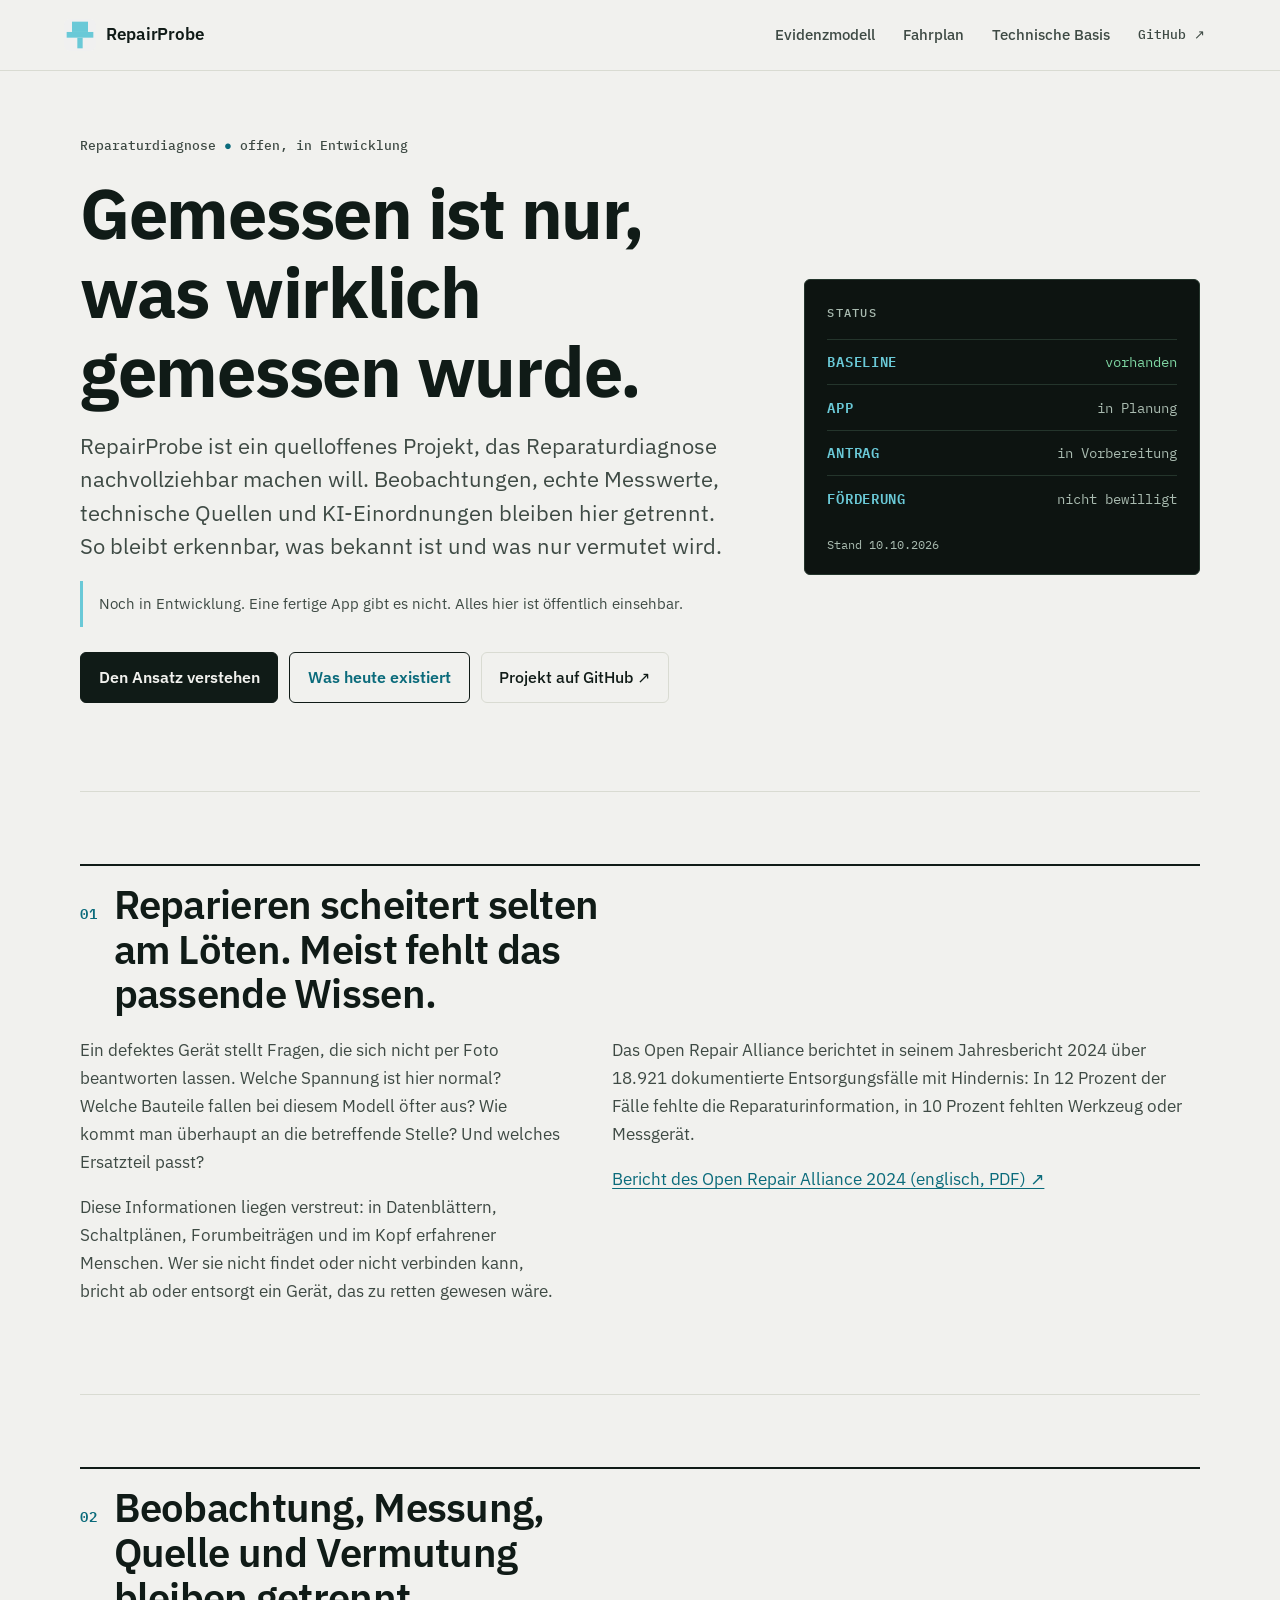
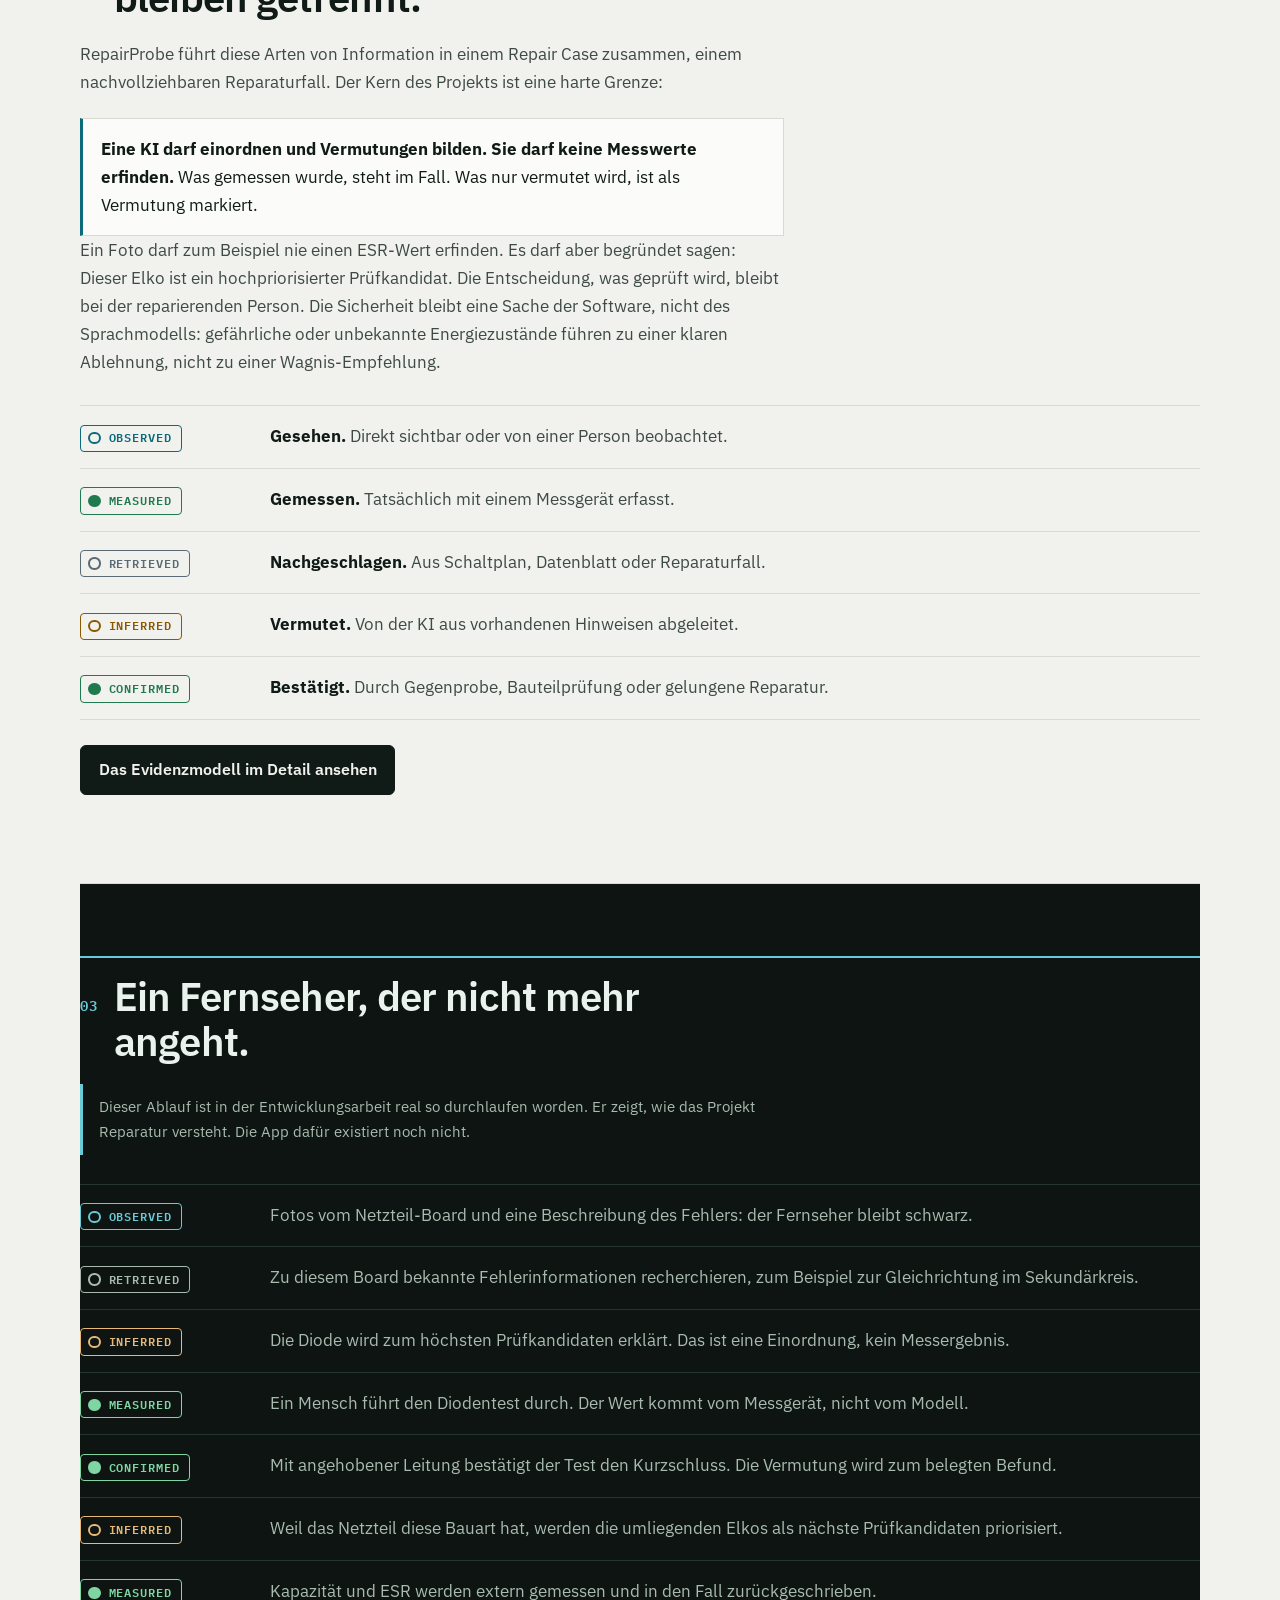
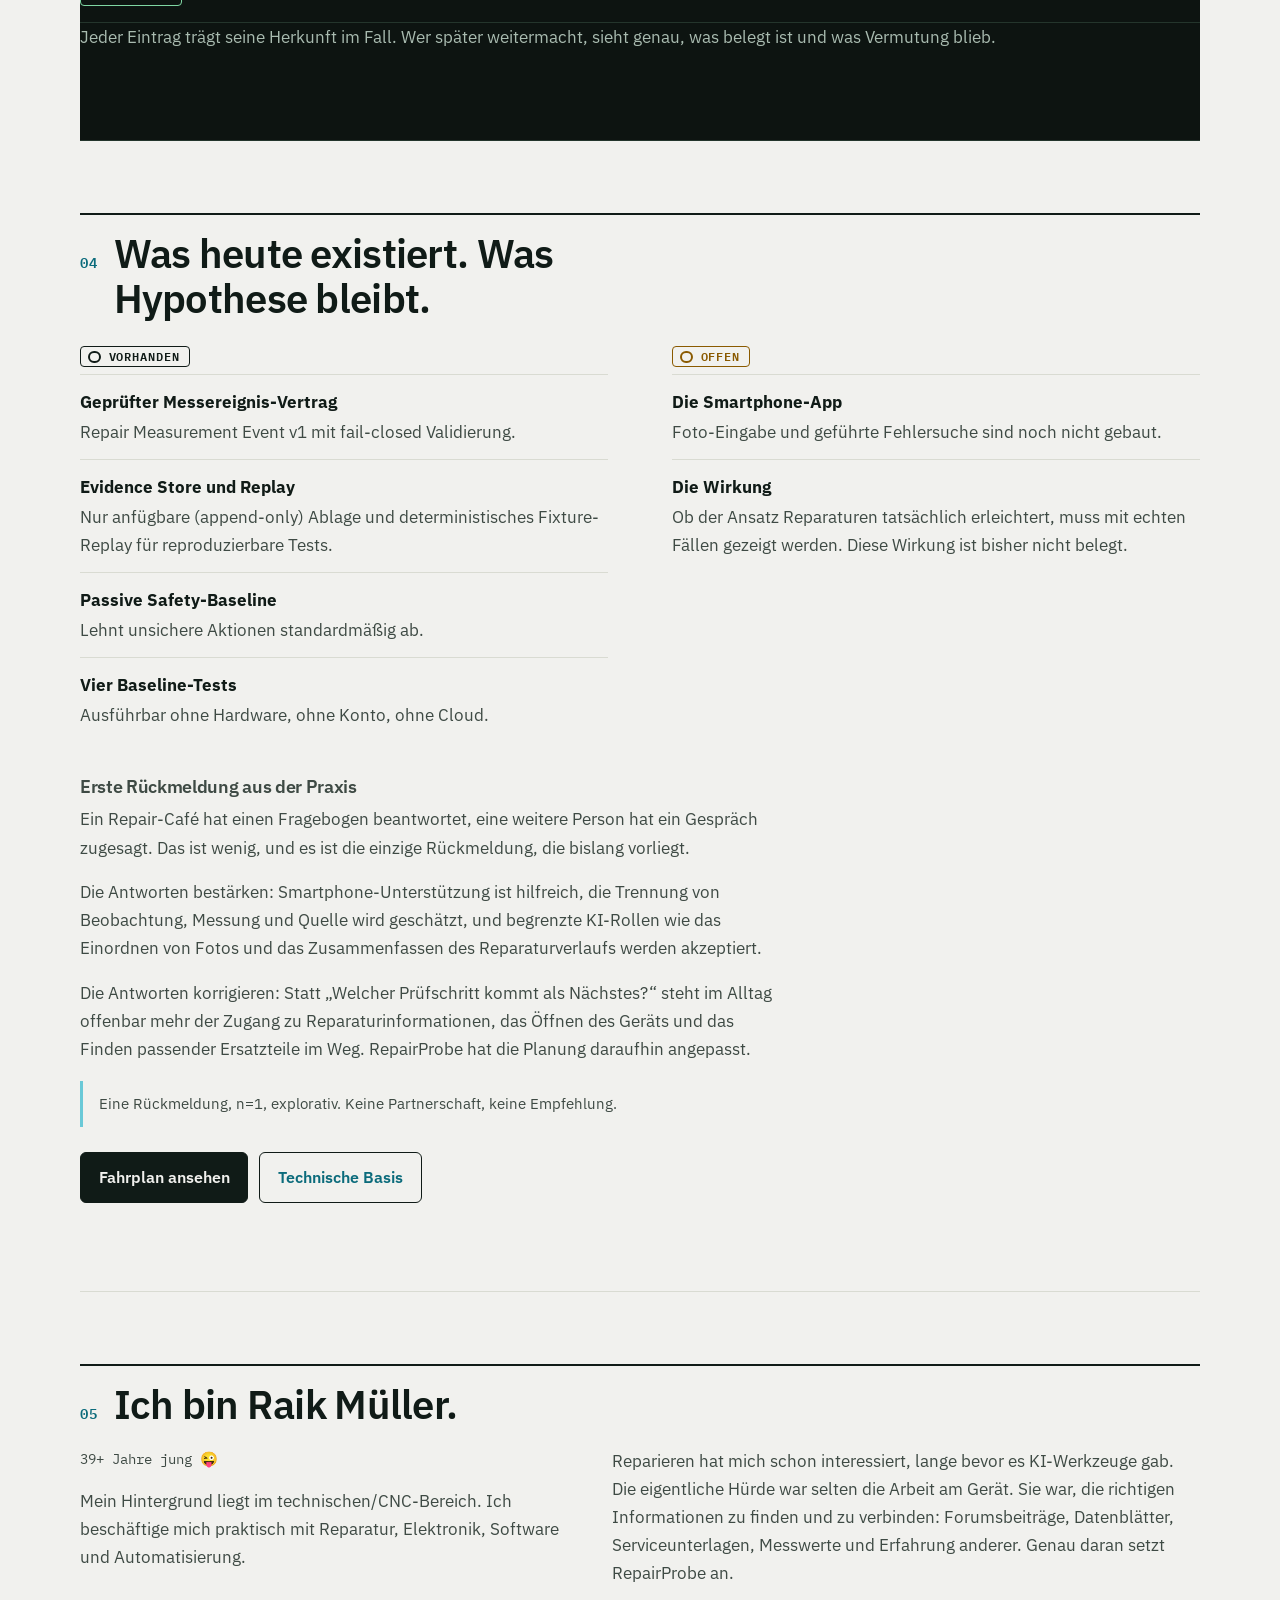
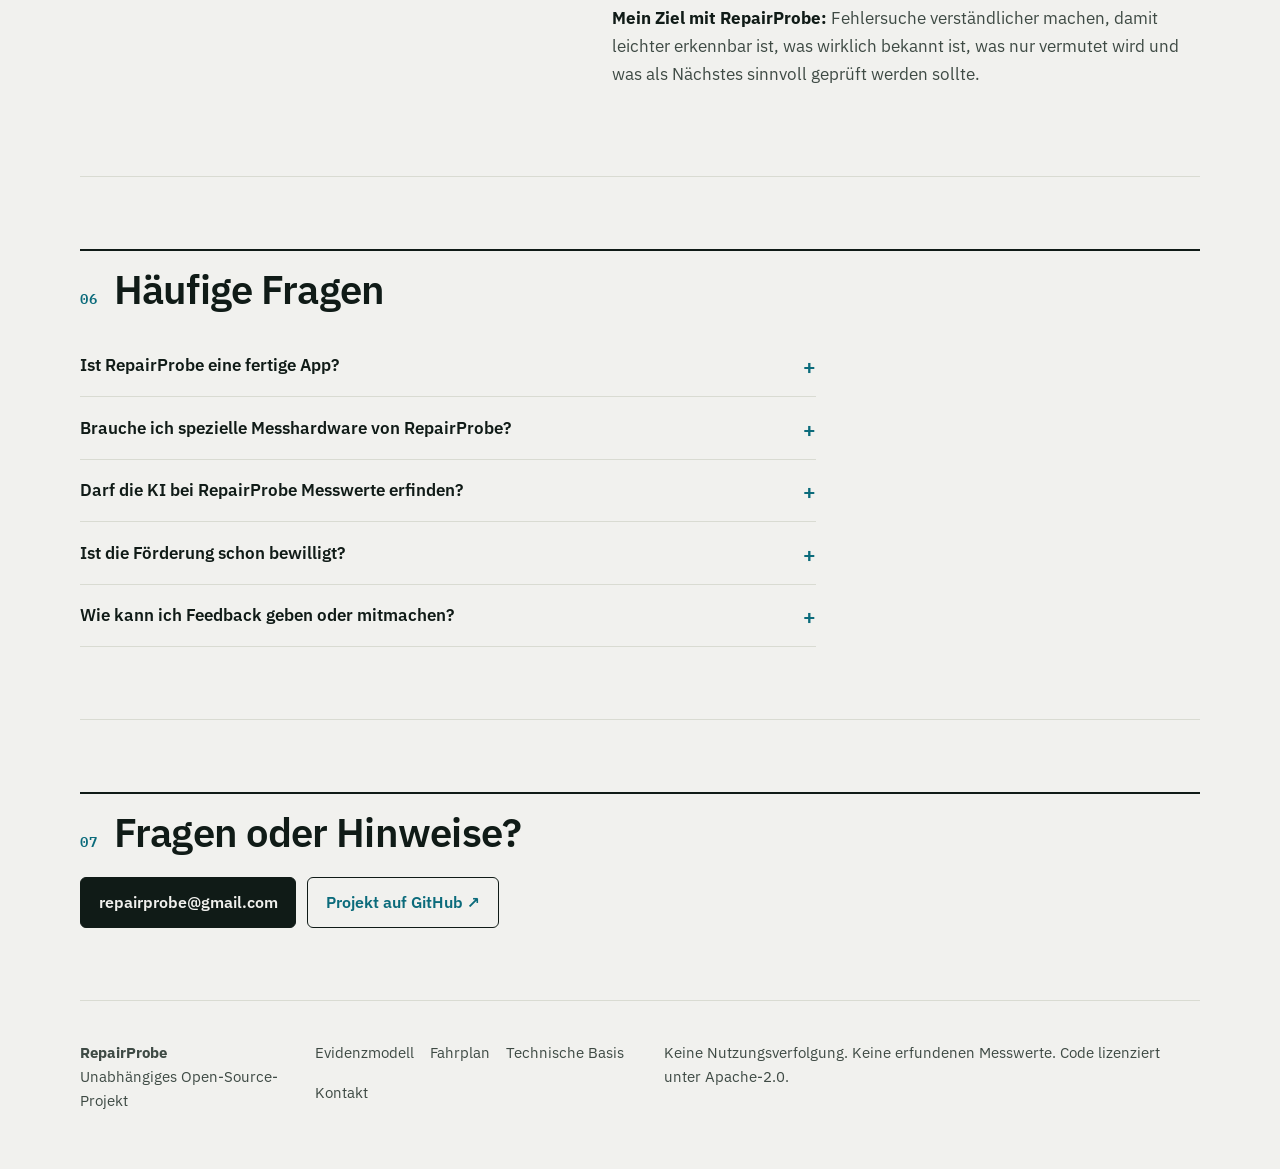
==== index.html @ 6106faa8 "site: apply independent review findings Content review (fresh agent, canonical evidence /tmp/repair-" ====
<!doctype html>
<html lang="de">
<head>
  <meta charset="utf-8">
  <meta name="viewport" content="width=device-width, initial-scale=1">
  <meta name="description" content="Quelloffene Reparaturdiagnose in Entwicklung: Beobachtungen, echte Messwerte, Quellen und Vermutungen bleiben getrennt. Projektstatus öffentlich dokumentiert.">
  <meta name="theme-color" content="#f1f1ee">
  <meta property="og:title" content="RepairProbe – Gemessen ist nur, was wirklich gemessen wurde.">
  <meta property="og:description" content="Quelloffene Reparaturdiagnose in Entwicklung. Beobachtung, Messung, Quelle und Vermutung bleiben getrennt.">
  <meta property="og:type" content="website">
  <meta property="og:url" content="https://repairprobe.github.io/">
  <meta property="og:image" content="https://repairprobe.github.io/assets/img/og-image.png">
  <meta property="og:locale" content="de_DE">
  <link rel="canonical" href="https://repairprobe.github.io/">
  <link rel="icon" href="assets/img/favicon.svg" type="image/svg+xml">
  <link rel="icon" href="assets/img/favicon-32.png" sizes="32x32" type="image/png">
  <link rel="apple-touch-icon" href="assets/img/apple-touch-icon.png">
  <title>RepairProbe – Reparaturdiagnose mit klaren Belegen</title>
  <link rel="stylesheet" href="styles.css">
  <script type="application/ld+json">
  {
    "@context": "https://schema.org",
    "@graph": [
      {
        "@type": "Organization",
        "@id": "https://repairprobe.github.io/#org",
        "name": "RepairProbe",
        "url": "https://repairprobe.github.io/",
        "logo": "https://repairprobe.github.io/assets/img/favicon-512.png",
        "email": "repairprobe@gmail.com",
        "founder": { "@type": "Person", "name": "Raik Müller" },
        "description": "Unabhängiges Open-Source-Projekt für offene Software-Infrastruktur für smartphone-gestützte, KI-geführte Elektronikdiagnose.",
        "knowsLanguage": "de",
        "sameAs": ["https://github.com/RepairProbe"]
      },
      {
        "@type": "FAQPage",
        "@id": "https://repairprobe.github.io/#fragen",
        "mainEntity": [
          {
            "@type": "Question",
            "name": "Ist RepairProbe eine fertige App?",
            "acceptedAnswer": { "@type": "Answer", "text": "Nein. Es gibt eine kleine, geprüfte technische Basis im Kernrepository. Die Smartphone-App und die geführte Fehlersuche sind geplant und noch nicht gebaut." }
          },
          {
            "@type": "Question",
            "name": "Brauche ich spezielle Messhardware von RepairProbe?",
            "acceptedAnswer": { "@type": "Answer", "text": "Nein. RepairProbe ist reine Software und passt sich den Werkzeugen an, die vorhanden sind. Ein Multimeter oder Komponententester liefert zusätzliche Messwerte, nötig ist das nicht." }
          },
          {
            "@type": "Question",
            "name": "Darf die KI bei RepairProbe Messwerte erfinden?",
            "acceptedAnswer": { "@type": "Answer", "text": "Nein. KI-Ausgaben sind Einordnungen und bleiben als solche markiert. Messwerte kommen nur von echten Messgeräten und von Menschen. Diese Grenze ist im Projekt eine Grundregel: Inference is not Measurement." }
          },
          {
            "@type": "Question",
            "name": "Ist die Förderung schon bewilligt?",
            "acceptedAnswer": { "@type": "Answer", "text": "Nein. Ein Antrag zum Prototype Fund ist in Vorbereitung. Eingereicht ist er noch nicht, bewilligt ist nichts." }
          },
          {
            "@type": "Question",
            "name": "Wie kann ich Feedback geben oder mitmachen?",
            "acceptedAnswer": { "@type": "Answer", "text": "Schreib eine Mail an repairprobe@gmail.com oder schau auf GitHub vorbei. Rückmeldung aus Repair-Cafés und aus der praktischen Reparatur ist ausdrücklich willkommen." }
          }
        ]
      }
    ]
  }
  </script>
</head>
<body>
  <a class="skip-link" href="#inhalt">Zum Inhalt springen</a>

  <header class="site-header">
    <a class="brand" href="index.html" aria-label="RepairProbe Startseite">
      <svg class="brand-mark" viewBox="0 0 420 420" aria-hidden="true" focusable="false">
        <rect x="0" y="0" width="420" height="420" rx="76" fill="#F0F0F0"/>
        <g fill="#6AC9D7">
          <rect x="105" y="35" width="210" height="135"/>
          <rect x="35" y="170" width="350" height="75"/>
          <rect x="175" y="245" width="70" height="140"/>
        </g>
      </svg>
      <span>RepairProbe</span>
    </a>
    <nav aria-label="Hauptnavigation">
      <a href="evidenzmodell.html">Evidenzmodell</a>
      <a href="roadmap.html">Fahrplan</a>
      <a href="technical-baseline.html">Technische Basis</a>
      <a class="nav-github" href="https://github.com/RepairProbe" title="Öffnet github.com in einem neuen Tab" target="_blank" rel="noopener">GitHub ↗</a>
    </nav>
  </header>

  <main id="inhalt">

    <section class="hero" aria-labelledby="hero-title">
      <div>
        <p class="hero-claim">Reparaturdiagnose <span class="dot" aria-hidden="true">●</span> offen, in Entwicklung</p>
        <h1 id="hero-title">Gemessen ist nur, was wirklich gemessen wurde.</h1>
        <p class="lede">RepairProbe ist ein quelloffenes Projekt, das Reparaturdiagnose nachvollziehbar machen will. Beobachtungen, echte Messwerte, technische Quellen und KI-Einordnungen bleiben hier getrennt. So bleibt erkennbar, was bekannt ist und was nur vermutet wird.</p>
        <p class="honesty">Noch in Entwicklung. Eine fertige App gibt es nicht. Alles hier ist öffentlich einsehbar.</p>
        <div class="actions">
          <a class="button primary" href="#ansatz">Den Ansatz verstehen</a>
          <a class="button" href="#stand">Was heute existiert</a>
          <a class="button quiet" href="https://github.com/RepairProbe" target="_blank" rel="noopener">Projekt auf GitHub ↗</a>
        </div>
      </div>
      <aside class="panel-instrument" aria-label="Projektstatus">
        <p class="panel-title">Status</p>
        <div class="status-rows">
          <div><strong>BASELINE</strong><span class="ok">vorhanden</span></div>
          <div><strong>APP</strong><span>in Planung</span></div>
          <div><strong>ANTRAG</strong><span>in Vorbereitung</span></div>
          <div><strong>FÖRDERUNG</strong><span>nicht bewilligt</span></div>
        </div>
        <p class="panel-note">Stand 10.10.2026</p>
      </aside>
    </section>

    <section id="problem" aria-labelledby="problem-title">
      <div class="section-head">
        <span class="section-index" aria-hidden="true">01</span>
        <h2 id="problem-title">Reparieren scheitert selten am Löten. Meist fehlt das passende Wissen.</h2>
      </div>
      <div class="split">
        <div class="prose">
          <p>Ein defektes Gerät stellt Fragen, die sich nicht per Foto beantworten lassen. Welche Spannung ist hier normal? Welche Bauteile fallen bei diesem Modell öfter aus? Wie kommt man überhaupt an die betreffende Stelle? Und welches Ersatzteil passt?</p>
          <p>Diese Informationen liegen verstreut: in Datenblättern, Schaltplänen, Forumbeiträgen und im Kopf erfahrener Menschen. Wer sie nicht findet oder nicht verbinden kann, bricht ab oder entsorgt ein Gerät, das zu retten gewesen wäre.</p>
        </div>
        <div class="prose">
          <p>Das Open Repair Alliance berichtet in seinem Jahresbericht 2024 über 18.921 dokumentierte Entsorgungsfälle mit Hindernis: In 12 Prozent der Fälle fehlte die Reparaturinformation, in 10 Prozent fehlten Werkzeug oder Messgerät.</p>
          <p><a href="https://openrepair.org/wp-content/uploads/2024/10/ORA-report-2024-The-rise-of-community-repair.pdf" target="_blank" rel="noopener">Bericht des Open Repair Alliance 2024 (englisch, PDF) ↗</a></p>
        </div>
      </div>
    </section>

    <section id="ansatz" aria-labelledby="ansatz-title">
      <div class="section-head">
        <span class="section-index" aria-hidden="true">02</span>
        <h2 id="ansatz-title">Beobachtung, Messung, Quelle und Vermutung bleiben getrennt.</h2>
      </div>
      <div class="prose">
        <p>RepairProbe führt diese Arten von Information in einem Repair Case zusammen, einem nachvollziehbaren Reparaturfall. Der Kern des Projekts ist eine harte Grenze:</p>
        <div class="callout">
          <p style="margin:0"><strong>Eine KI darf einordnen und Vermutungen bilden. Sie darf keine Messwerte erfinden.</strong> Was gemessen wurde, steht im Fall. Was nur vermutet wird, ist als Vermutung markiert.</p>
        </div>
        <p>Ein Foto darf zum Beispiel nie einen ESR-Wert erfinden. Es darf aber begründet sagen: Dieser Elko ist ein hochpriorisierter Prüfkandidat. Die Entscheidung, was geprüft wird, bleibt bei der reparierenden Person. Die Sicherheit bleibt eine Sache der Software, nicht des Sprachmodells: gefährliche oder unbekannte Energiezustände führen zu einer klaren Ablehnung, nicht zu einer Wagnis-Empfehlung.</p>
      </div>
      <div class="protocol" aria-label="Die fünf Evidenzklassen im Überblick">
        <div class="protocol-row">
          <span class="stamp observed">OBSERVED</span>
          <p><strong>Gesehen.</strong> Direkt sichtbar oder von einer Person beobachtet.</p>
        </div>
        <div class="protocol-row">
          <span class="stamp measured">MEASURED</span>
          <p><strong>Gemessen.</strong> Tatsächlich mit einem Messgerät erfasst.</p>
        </div>
        <div class="protocol-row">
          <span class="stamp retrieved">RETRIEVED</span>
          <p><strong>Nachgeschlagen.</strong> Aus Schaltplan, Datenblatt oder Reparaturfall.</p>
        </div>
        <div class="protocol-row">
          <span class="stamp inferred">INFERRED</span>
          <p><strong>Vermutet.</strong> Von der KI aus vorhandenen Hinweisen abgeleitet.</p>
        </div>
        <div class="protocol-row">
          <span class="stamp confirmed">CONFIRMED</span>
          <p><strong>Bestätigt.</strong> Durch Gegenprobe, Bauteilprüfung oder gelungene Reparatur.</p>
        </div>
      </div>
      <div class="actions">
        <a class="button primary" href="evidenzmodell.html">Das Evidenzmodell im Detail ansehen</a>
      </div>
    </section>

    <section id="fall" class="dark-section" aria-labelledby="fall-title">
      <div class="section-head">
        <span class="section-index" aria-hidden="true">03</span>
        <h2 id="fall-title">Ein Fernseher, der nicht mehr angeht.</h2>
      </div>
      <p class="honesty">Dieser Ablauf ist in der Entwicklungsarbeit real so durchlaufen worden. Er zeigt, wie das Projekt Reparatur versteht. Die App dafür existiert noch nicht.</p>
      <div class="protocol" aria-label="Reparaturablauf als Protokoll">
        <div class="protocol-row">
          <span class="stamp observed">OBSERVED</span>
          <p>Fotos vom Netzteil-Board und eine Beschreibung des Fehlers: der Fernseher bleibt schwarz.</p>
        </div>
        <div class="protocol-row">
          <span class="stamp retrieved">RETRIEVED</span>
          <p>Zu diesem Board bekannte Fehlerinformationen recherchieren, zum Beispiel zur Gleichrichtung im Sekundärkreis.</p>
        </div>
        <div class="protocol-row">
          <span class="stamp inferred">INFERRED</span>
          <p>Die Diode wird zum höchsten Prüfkandidaten erklärt. Das ist eine Einordnung, kein Messergebnis.</p>
        </div>
        <div class="protocol-row">
          <span class="stamp measured">MEASURED</span>
          <p>Ein Mensch führt den Diodentest durch. Der Wert kommt vom Messgerät, nicht vom Modell.</p>
        </div>
        <div class="protocol-row">
          <span class="stamp confirmed">CONFIRMED</span>
          <p>Mit angehobener Leitung bestätigt der Test den Kurzschluss. Die Vermutung wird zum belegten Befund.</p>
        </div>
        <div class="protocol-row">
          <span class="stamp inferred">INFERRED</span>
          <p>Weil das Netzteil diese Bauart hat, werden die umliegenden Elkos als nächste Prüfkandidaten priorisiert.</p>
        </div>
        <div class="protocol-row">
          <span class="stamp measured">MEASURED</span>
          <p>Kapazität und ESR werden extern gemessen und in den Fall zurückgeschrieben.</p>
        </div>
      </div>
      <p>Jeder Eintrag trägt seine Herkunft im Fall. Wer später weitermacht, sieht genau, was belegt ist und was Vermutung blieb.</p>
    </section>

    <section id="stand" aria-labelledby="stand-title">
      <div class="section-head">
        <span class="section-index" aria-hidden="true">04</span>
        <h2 id="stand-title">Was heute existiert. Was Hypothese bleibt.</h2>
      </div>
      <div class="inventory">
        <div>
          <h3 class="inventory-title"><span class="stamp solid">VORHANDEN</span></h3>
          <ul>
            <li><strong>Geprüfter Messereignis-Vertrag</strong> Repair Measurement Event v1 mit fail-closed Validierung.</li>
            <li><strong>Evidence Store und Replay</strong> Nur anfügbare (append-only) Ablage und deterministisches Fixture-Replay für reproduzierbare Tests.</li>
            <li><strong>Passive Safety-Baseline</strong> Lehnt unsichere Aktionen standardmäßig ab.</li>
            <li><strong>Vier Baseline-Tests</strong> Ausführbar ohne Hardware, ohne Konto, ohne Cloud.</li>
          </ul>
        </div>
        <div>
          <h3 class="inventory-title"><span class="stamp inferred">OFFEN</span></h3>
          <ul>
            <li><strong>Die Smartphone-App</strong> Foto-Eingabe und geführte Fehlersuche sind noch nicht gebaut.</li>
            <li><strong>Die Wirkung</strong> Ob der Ansatz Reparaturen tatsächlich erleichtert, muss mit echten Fällen gezeigt werden. Diese Wirkung ist bisher nicht belegt.</li>
          </ul>
        </div>
      </div>
      <div class="prose" style="margin-top:2.2rem">
        <h3>Erste Rückmeldung aus der Praxis</h3>
        <p>Ein Repair-Café hat einen Fragebogen beantwortet, eine weitere Person hat ein Gespräch zugesagt. Das ist wenig, und es ist die einzige Rückmeldung, die bislang vorliegt.</p>
        <p>Die Antworten bestärken: Smartphone-Unterstützung ist hilfreich, die Trennung von Beobachtung, Messung und Quelle wird geschätzt, und begrenzte KI-Rollen wie das Einordnen von Fotos und das Zusammenfassen des Reparaturverlaufs werden akzeptiert.</p>
        <p>Die Antworten korrigieren: Statt „Welcher Prüfschritt kommt als Nächstes?“ steht im Alltag offenbar mehr der Zugang zu Reparaturinformationen, das Öffnen des Geräts und das Finden passender Ersatzteile im Weg. RepairProbe hat die Planung daraufhin angepasst.</p>
        <p class="honesty">Eine Rückmeldung, n=1, explorativ. Keine Partnerschaft, keine Empfehlung.</p>
      </div>
      <div class="actions">
        <a class="button primary" href="roadmap.html">Fahrplan ansehen</a>
        <a class="button" href="technical-baseline.html">Technische Basis</a>
      </div>
    </section>

    <section id="person" class="person" aria-labelledby="person-title">
      <div class="section-head">
        <span class="section-index" aria-hidden="true">05</span>
        <h2 id="person-title">Ich bin Raik Müller.</h2>
      </div>
      <div class="split">
        <div>
          <p class="role-line">39+ Jahre jung 😜</p>
          <p class="prose">Mein Hintergrund liegt im technischen/CNC-Bereich. Ich beschäftige mich praktisch mit Reparatur, Elektronik, Software und Automatisierung.</p>
        </div>
        <div class="prose">
          <p>Reparieren hat mich schon interessiert, lange bevor es KI-Werkzeuge gab. Die eigentliche Hürde war selten die Arbeit am Gerät. Sie war, die richtigen Informationen zu finden und zu verbinden: Forumsbeiträge, Datenblätter, Serviceunterlagen, Messwerte und Erfahrung anderer. Genau daran setzt RepairProbe an.</p>
          <p><strong>Mein Ziel mit RepairProbe:</strong> Fehlersuche verständlicher machen, damit leichter erkennbar ist, was wirklich bekannt ist, was nur vermutet wird und was als Nächstes sinnvoll geprüft werden sollte.</p>
        </div>
      </div>
    </section>

    <section id="fragen" aria-labelledby="fragen-title">
      <div class="section-head">
        <span class="section-index" aria-hidden="true">06</span>
        <h2 id="fragen-title">Häufige Fragen</h2>
      </div>
      <div class="faq">
        <details>
          <summary>Ist RepairProbe eine fertige App?</summary>
          <p>Nein. Es gibt eine kleine, geprüfte technische Basis im Kernrepository. Es ist derzeit privat; die Veröffentlichung ist geplant. Die Smartphone-App und die geführte Fehlersuche sind ohnehin erst Planung und noch nicht gebaut.</p>
        </details>
        <details>
          <summary>Brauche ich spezielle Messhardware von RepairProbe?</summary>
          <p>Nein. RepairProbe ist reine Software und passt sich den Werkzeugen an, die vorhanden sind. Ein Multimeter oder Komponententester liefert zusätzliche Messwerte, nötig ist das nicht.</p>
        </details>
        <details>
          <summary>Darf die KI bei RepairProbe Messwerte erfinden?</summary>
          <p>Nein. KI-Ausgaben sind Einordnungen und bleiben als solche markiert. Messwerte kommen nur von echten Messgeräten und von Menschen. Diese Grenze ist im Projekt eine Grundregel: Inference is not Measurement.</p>
        </details>
        <details>
          <summary>Ist die Förderung schon bewilligt?</summary>
          <p>Nein. Ein Antrag zum Prototype Fund ist in Vorbereitung. Eingereicht ist er noch nicht, bewilligt ist nichts.</p>
        </details>
        <details>
          <summary>Wie kann ich Feedback geben oder mitmachen?</summary>
          <p>Schreib eine Mail an <a href="mailto:repairprobe@gmail.com">repairprobe@gmail.com</a> oder schau auf <a href="https://github.com/RepairProbe" target="_blank" rel="noopener">GitHub</a> vorbei. Rückmeldung aus Repair-Cafés und aus der praktischen Reparatur ist ausdrücklich willkommen.</p>
        </details>
      </div>
    </section>

    <section id="kontakt" aria-labelledby="kontakt-title">
      <div class="section-head">
        <span class="section-index" aria-hidden="true">07</span>
        <h2 id="kontakt-title">Fragen oder Hinweise?</h2>
      </div>
      <div class="contact-actions">
        <a class="button primary" href="mailto:repairprobe@gmail.com">repairprobe@gmail.com</a>
        <a class="button" href="https://github.com/RepairProbe" target="_blank" rel="noopener">Projekt auf GitHub ↗</a>
      </div>
    </section>
  </main>

  <footer>
    <div>
      <strong>RepairProbe</strong><br>
      Unabhängiges Open-Source-Projekt
    </div>
    <div class="footer-links" aria-label="Weitere Links">
      <a href="evidenzmodell.html">Evidenzmodell</a>
      <a href="roadmap.html">Fahrplan</a>
      <a href="technical-baseline.html">Technische Basis</a>
      <a href="#kontakt">Kontakt</a>
    </div>
    <p style="margin:0">Keine Nutzungsverfolgung. Keine erfundenen Messwerte. Code lizenziert unter Apache-2.0.</p>
  </footer>
</body>
</html>
---- styles.css ----
/* RepairProbe — Prüfprotokoll-Design
   Richtung: Messprotokoll/Prüfbuch (siehe website-arbeit/design-vertrag.md)
   Farben aus Organisations-Avatar und bisheriger Seite gemessen, Kontraste geprüft ≥ 4,5:1 */

:root {
  color-scheme: light;
  --paper: #f1f1ee;
  --paper-2: #e8eae4;
  --paper-3: #fbfbfa;
  --ink: #101b17;
  --ink-soft: #3e4a44;
  --teal-ink: #0b6b7b;
  --amber-ink: #8a5a00;
  --green-ink: #1f7a4d;
  --slate-ink: #5a6b75;
  --dark: #0d1411;
  --dark-2: #132019;
  --dark-text: #e9f2ed;
  --dark-muted: #a9bbb0;
  --cyan: #6ac9d7;
  --line: #d9dbd2;
  --line-dark: #24352c;
  --radius: 6px;
  --max: 72rem;
  --touch: 2.75rem;
  --sans: "IBM Plex Sans", system-ui, -apple-system, "Segoe UI", sans-serif;
  --mono: "IBM Plex Mono", ui-monospace, "SFMono-Regular", Menlo, monospace;
}

@font-face {
  font-family: "IBM Plex Sans";
  src: url("assets/fonts/sans-latin-400-normal.woff2") format("woff2");
  font-weight: 400; font-style: normal; font-display: swap;
  unicode-range: U+0000-00FF, U+201E, U+201C, U+2013, U+2014, U+00DF;
}
@font-face {
  font-family: "IBM Plex Sans";
  src: url("assets/fonts/sans-latin-500-normal.woff2") format("woff2");
  font-weight: 500; font-style: normal; font-display: swap;
}
@font-face {
  font-family: "IBM Plex Sans";
  src: url("assets/fonts/sans-latin-600-normal.woff2") format("woff2");
  font-weight: 600; font-style: normal; font-display: swap;
}
@font-face {
  font-family: "IBM Plex Sans";
  src: url("assets/fonts/sans-latin-700-normal.woff2") format("woff2");
  font-weight: 700; font-style: normal; font-display: swap;
}
@font-face {
  font-family: "IBM Plex Mono";
  src: url("assets/fonts/mono-latin-400-normal.woff2") format("woff2");
  font-weight: 400; font-style: normal; font-display: swap;
}
@font-face {
  font-family: "IBM Plex Mono";
  src: url("assets/fonts/mono-latin-500-normal.woff2") format("woff2");
  font-weight: 500; font-style: normal; font-display: swap;
}
@font-face {
  font-family: "IBM Plex Mono";
  src: url("assets/fonts/mono-latin-600-normal.woff2") format("woff2");
  font-weight: 600; font-style: normal; font-display: swap;
}

* { box-sizing: border-box; }
html, body { max-width: 100%; }

html {
  scroll-behavior: smooth;
  scroll-padding-top: 5.5rem;
}

body {
  margin: 0;
  background: var(--paper);
  color: var(--ink);
  font: 400 1.0625rem/1.65 var(--sans);
}

img, svg, video { max-width: 100%; height: auto; }
p, h1, h2, h3, li, span { overflow-wrap: break-word; }

a { color: var(--teal-ink); text-underline-offset: .18em; }
a:hover { color: var(--ink); }

a:focus-visible, button:focus-visible, summary:focus-visible {
  outline: 2px solid var(--teal-ink);
  outline-offset: 2px;
  border-radius: 2px;
}

.skip-link {
  position: absolute; left: 1rem; top: -5rem; z-index: 99;
  background: var(--ink); color: var(--paper);
  padding: .8rem 1.1rem; border-radius: var(--radius);
  font-weight: 600; text-decoration: none;
}
.skip-link:focus { top: 1rem; }

/* ---------- Kopf ---------- */

.site-header {
  position: sticky; top: 0; z-index: 10;
  display: flex; justify-content: space-between; align-items: center;
  gap: 1rem;
  padding: .8rem max(1rem, calc((100% - var(--max)) / 2));
  background: color-mix(in srgb, var(--paper) 92%, transparent);
  border-bottom: 1px solid var(--line);
  backdrop-filter: blur(8px);
}

.brand {
  display: inline-flex; align-items: center; gap: .65rem;
  color: var(--ink); font-weight: 600; letter-spacing: -.01em;
  text-decoration: none; font-size: 1.05rem;
}

.brand-mark { width: 2rem; height: 2rem; flex: none; }

nav { display: flex; flex-wrap: wrap; justify-content: flex-end; gap: .15rem .35rem; }

nav a {
  display: inline-flex; align-items: center; min-height: var(--touch);
  padding: .4rem .7rem;
  color: var(--ink-soft); font-size: .92rem; font-weight: 500;
  text-decoration: none; border-radius: var(--radius);
}

nav a:hover { color: var(--ink); background: var(--paper-2); }
nav a[aria-current="page"] { color: var(--teal-ink); }

nav a.nav-github { font-family: var(--mono); font-size: .82rem; }

/* ---------- Grundraster ---------- */

main {
  max-width: var(--max);
  margin: auto;
  padding: 0 1rem;
}

section {
  padding: 4.5rem 0;
  border-bottom: 1px solid var(--line);
}

.section-head {
  display: flex; align-items: baseline; gap: 1rem;
  border-top: 2px solid var(--ink);
  padding-top: 1rem;
  margin-bottom: 1.25rem;
}

.section-index {
  font-family: var(--mono); font-size: .85rem; font-weight: 600;
  color: var(--teal-ink); letter-spacing: .06em; flex: none;
}

h1, h2, h3 { line-height: 1.12; letter-spacing: -.018em; }

h1 {
  margin: .4rem 0 1.2rem;
  font-size: clamp(2.5rem, 6.2vw, 4.4rem);
  font-weight: 700;
  max-width: 15ch;
}

h2 {
  margin: 0;
  font-size: clamp(1.65rem, 3.4vw, 2.5rem);
  font-weight: 600;
  max-width: 22ch;
}

h3 { margin: 0 0 .5rem; font-size: 1.12rem; font-weight: 600; }

p { margin: 0 0 1.05rem; }

.lede {
  max-width: 46rem;
  color: var(--ink-soft);
  font-size: clamp(1.12rem, 1.7vw, 1.35rem);
  line-height: 1.55;
}

.prose { max-width: 44rem; color: var(--ink-soft); }
.prose strong, .lede strong { color: var(--ink); }

.honesty {
  max-width: 46rem;
  margin-top: 1.1rem;
  padding: .65rem 0 .65rem 1rem;
  border-left: 3px solid var(--cyan);
  color: var(--ink-soft);
  font-size: .95rem;
}

.callout {
  max-width: 44rem;
  margin-top: 1.4rem;
  padding: 1rem 1.15rem;
  border: 1px solid var(--line);
  border-left: 3px solid var(--teal-ink);
  background: var(--paper-3);
  color: var(--ink);
}

/* ---------- Aktionen ---------- */

.actions { display: flex; flex-wrap: wrap; gap: .7rem; margin: 1.6rem 0 1rem; }

.button {
  display: inline-flex; align-items: center; justify-content: center;
  min-height: var(--touch);
  padding: .7rem 1.1rem;
  border: 1px solid var(--ink);
  border-radius: var(--radius);
  font-weight: 600; font-size: .98rem;
  text-decoration: none;
  transition: background .15s ease, color .15s ease;
}

.button:hover { background: var(--ink); color: var(--paper); }

.button.primary { background: var(--ink); color: var(--paper); }
.button.primary:hover { background: var(--teal-ink); border-color: var(--teal-ink); }

.button.quiet { border-color: var(--line); color: var(--ink); font-weight: 500; }
.button.quiet:hover { border-color: var(--ink); background: var(--paper-3); color: var(--ink); }

.dark-section .button { border-color: var(--cyan); color: var(--cyan); }
.dark-section .button.primary { background: var(--cyan); color: var(--dark); }
.dark-section .button:hover { background: transparent; }
.dark-section .button.primary:hover { background: var(--paper); border-color: var(--paper); color: var(--dark); }

/* ---------- Stempel (Evidenz) ---------- */

.stamp {
  display: inline-flex; align-items: center; gap: .5rem;
  padding: .18rem .55rem .18rem .45rem;
  border: 1px solid currentColor;
  border-radius: 4px;
  font-family: var(--mono); font-size: .74rem; font-weight: 600;
  letter-spacing: .08em; text-transform: uppercase;
  white-space: nowrap;
}

.stamp::before {
  content: ""; width: .52rem; height: .52rem; border-radius: 50%;
  border: 2px solid currentColor; background: transparent; flex: none;
}

.stamp.observed { color: var(--teal-ink); }
.stamp.measured { color: var(--green-ink); }
.stamp.measured::before, .stamp.confirmed::before { background: currentColor; }
.stamp.retrieved { color: var(--slate-ink); }
.stamp.inferred { color: var(--amber-ink); }
.stamp.confirmed { color: var(--green-ink); }

.dark-section .stamp.observed { color: var(--cyan); }
.dark-section .stamp.measured { color: #7fd6a3; }
.dark-section .stamp.confirmed { color: #7fd6a3; }
.dark-section .stamp.retrieved { color: var(--dark-muted); }
.dark-section .stamp.inferred { color: #e8b878; }

/* ---------- Hero ---------- */

.hero {
  display: grid;
  grid-template-columns: minmax(0, 1.25fr) minmax(17rem, .75fr);
  gap: clamp(2rem, 5vw, 4.5rem);
  align-items: center;
  padding: 4rem 0 4.5rem;
}

.hero-claim {
  font-family: var(--mono); font-size: .82rem; font-weight: 500;
  color: var(--ink-soft); margin-bottom: 1.1rem;
}
.hero-claim .dot { color: var(--teal-ink); }

.panel-instrument {
  padding: 1.4rem 1.4rem 1.2rem;
  border: 1px solid var(--line-dark);
  border-radius: var(--radius);
  background: var(--dark);
  color: var(--dark-text);
}

.panel-instrument .panel-title {
  margin: 0 0 1rem;
  font-family: var(--mono); font-size: .78rem; font-weight: 500;
  letter-spacing: .1em; text-transform: uppercase;
  color: var(--dark-muted);
}

.status-rows { display: grid; }

.status-rows > div {
  display: flex; justify-content: space-between; align-items: baseline; gap: 1rem;
  padding: .6rem 0;
  border-top: 1px solid var(--line-dark);
  font-family: var(--mono); font-size: .88rem;
}

.status-rows strong { color: var(--cyan); font-weight: 600; letter-spacing: .05em; }
.status-rows span { color: var(--dark-muted); text-align: right; }
.status-rows .ok { color: #7fd6a3; }

.panel-note {
  margin: .9rem 0 0;
  font-family: var(--mono); font-size: .74rem;
  color: var(--dark-muted);
}

/* ---------- Protokollzeilen (Evidenz, Fall) ---------- */

.protocol { margin: 1.8rem 0 0; border-top: 1px solid var(--line); }

.protocol-row {
  display: grid;
  grid-template-columns: 10.5rem minmax(0, 1fr);
  gap: .4rem 1.4rem;
  padding: 1rem 0;
  border-bottom: 1px solid var(--line);
}

.protocol-row .stamp { justify-self: start; align-self: start; margin-top: .15rem; }

.protocol-row p { grid-column: 2; margin: 0; color: var(--ink-soft); }
.protocol-row p strong { color: var(--ink); }

.protocol-row .value {
  font-family: var(--mono); font-size: .95em; color: var(--ink);
}

/* ---------- Bestandslisten ---------- */

.inventory {
  display: grid;
  grid-template-columns: repeat(2, minmax(0, 1fr));
  gap: 0 clamp(2rem, 5vw, 4rem);
  margin: 1.6rem 0 0;
}

.inventory ul { margin: 0; padding: 0; list-style: none; }
.inventory li {
  padding: .8rem 0;
  border-top: 1px solid var(--line);
  color: var(--ink-soft);
}
.inventory li strong { color: var(--ink); display: block; margin-bottom: .15rem; }

.inventory-title {
  display: flex; align-items: center; gap: .6rem;
  margin: 0 0 .4rem;
}

.inventory.single { grid-template-columns: minmax(0, 1fr); max-width: 44rem; }

/* ---------- Zwei-Spalten ---------- */

.split {
  display: grid;
  grid-template-columns: minmax(13rem, .9fr) minmax(0, 1.1fr);
  gap: clamp(1.5rem, 4vw, 4rem);
  align-items: start;
}

.compare { display: grid; grid-template-columns: 1fr 1fr; gap: 1rem; margin: 1.6rem 0 0; }

.compare > div {
  padding: 1.15rem 1.2rem;
  border: 1px solid var(--line);
  border-radius: var(--radius);
  background: var(--paper-3);
}
.compare .allowed { border-top: 3px solid var(--green-ink); }
.compare .forbidden { border-top: 3px solid var(--amber-ink); }

.compare h3 { font-size: 1rem; }
.compare ul { margin: 0; padding-left: 1.15rem; color: var(--ink-soft); }
.compare li { margin: .3rem 0; }

/* ---------- FAQ ---------- */

.faq { max-width: 46rem; margin: 1.4rem 0 0; }

.faq details { border-bottom: 1px solid var(--line); }

.faq summary {
  display: flex; justify-content: space-between; align-items: center; gap: 1rem;
  min-height: var(--touch);
  padding: .85rem 0;
  cursor: pointer;
  font-weight: 600; color: var(--ink);
  list-style: none;
}
.faq summary::-webkit-details-marker { display: none; }
.faq summary::after {
  content: "+"; font-family: var(--mono); font-size: 1.3rem;
  color: var(--teal-ink); flex: none;
}
.faq details[open] summary::after { content: "−"; }
.faq details p { color: var(--ink-soft); padding-bottom: .9rem; margin: 0; max-width: 42rem; }

/* ---------- Dunkler Protokoll-Abschnitt ---------- */

.dark-section {
  background: var(--dark);
  color: var(--dark-text);
  border-bottom: 1px solid var(--line-dark);
}

.dark-section .section-head { border-top-color: var(--cyan); }
.dark-section .section-index { color: var(--cyan); }
.dark-section h2 { color: var(--dark-text); }
.dark-section p, .dark-section .protocol-row p { color: var(--dark-muted); }
.dark-section p strong { color: var(--dark-text); }
.dark-section .protocol { border-top-color: var(--line-dark); }
.dark-section .protocol-row { border-bottom-color: var(--line-dark); }
.dark-section a { color: var(--cyan); }
.dark-section a:hover { color: var(--dark-text); }
.dark-section a:focus-visible { outline-color: var(--cyan); }
.dark-section .honesty { border-left-color: var(--cyan); color: var(--dark-muted); }
.dark-section .compare > div { color: var(--ink); }
.dark-section .compare h3 { color: var(--ink); }

/* ---------- Person ---------- */

.person .role-line { font-family: var(--mono); font-size: .9rem; color: var(--ink-soft); }

/* ---------- Kontakt/Footer ---------- */

.contact-actions { display: flex; flex-wrap: wrap; gap: .7rem; margin-top: 1.4rem; }

footer {
  max-width: var(--max);
  margin: auto;
  padding: 2.5rem 1rem 3.5rem;
  display: flex; justify-content: space-between; align-items: baseline; gap: 1.5rem;
  color: var(--ink-soft);
  font-size: .92rem;
}

footer .footer-links { display: flex; flex-wrap: wrap; gap: 1rem; }
footer .footer-links a { color: var(--ink-soft); text-decoration: none; }
footer .footer-links a:hover { color: var(--ink); text-decoration: underline; }

/* ---------- Responsive ---------- */

@media (max-width: 980px) {
  .hero { grid-template-columns: 1fr; padding-top: 2.5rem; }
  .panel-instrument { max-width: 30rem; }
  .split { grid-template-columns: 1fr; }
  .inventory { grid-template-columns: 1fr; }
  .protocol-row { grid-template-columns: 1fr; gap: .35rem; }
}

@media (max-width: 720px) {
  body { font-size: 1rem; }
  .site-header { flex-direction: column; align-items: flex-start; gap: .3rem; padding-bottom: .6rem; }
  nav { width: 100%; justify-content: flex-start; }
  section { padding: 3.25rem 0; }
  .hero { padding-top: 2rem; }
  .compare { grid-template-columns: 1fr; }
  footer { flex-direction: column; gap: 1rem; }
}

@media (max-width: 480px) {
  main { padding: 0 .85rem; }
  .actions .button, .contact-actions .button { width: 100%; }
  .panel-instrument { padding: 1.15rem; }
  .section-head { gap: .7rem; }
}

@media (prefers-reduced-motion: reduce) {
  html { scroll-behavior: auto; }
  *, *::before, *::after { transition: none !important; }
}
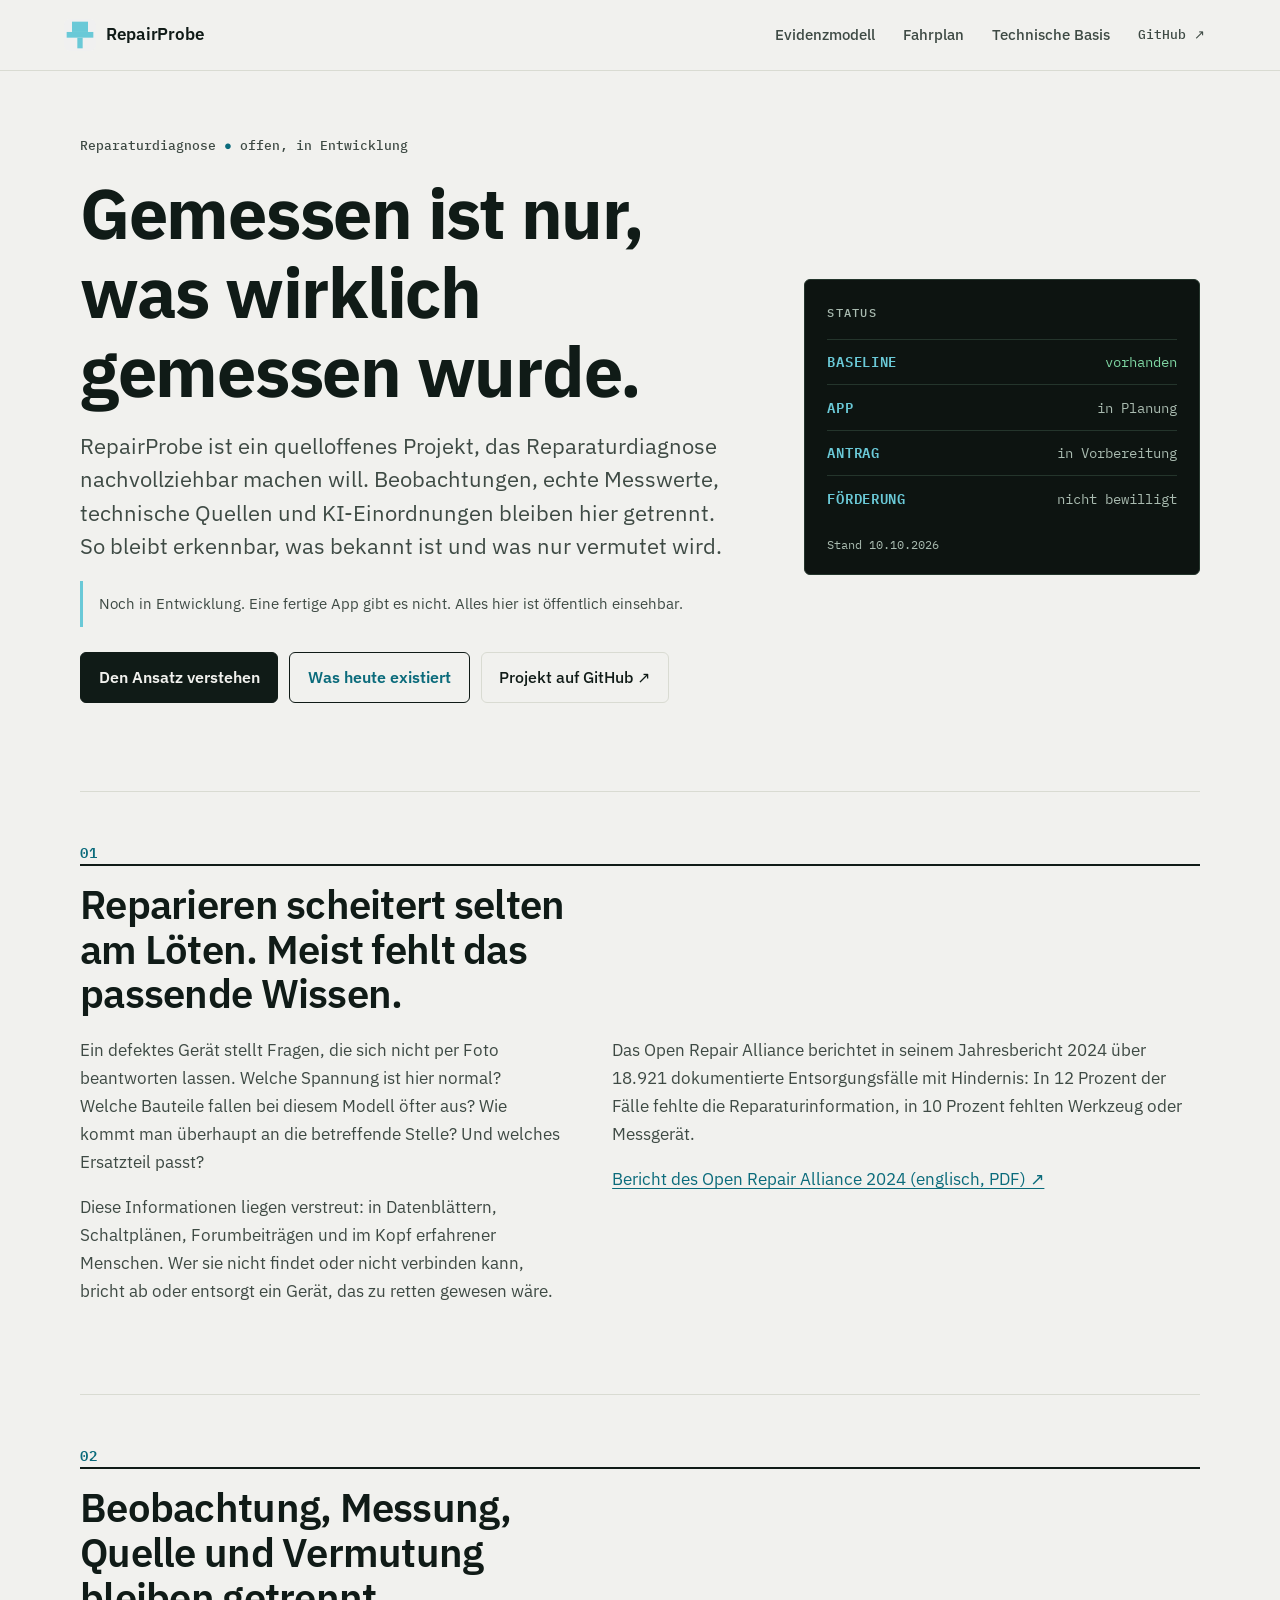
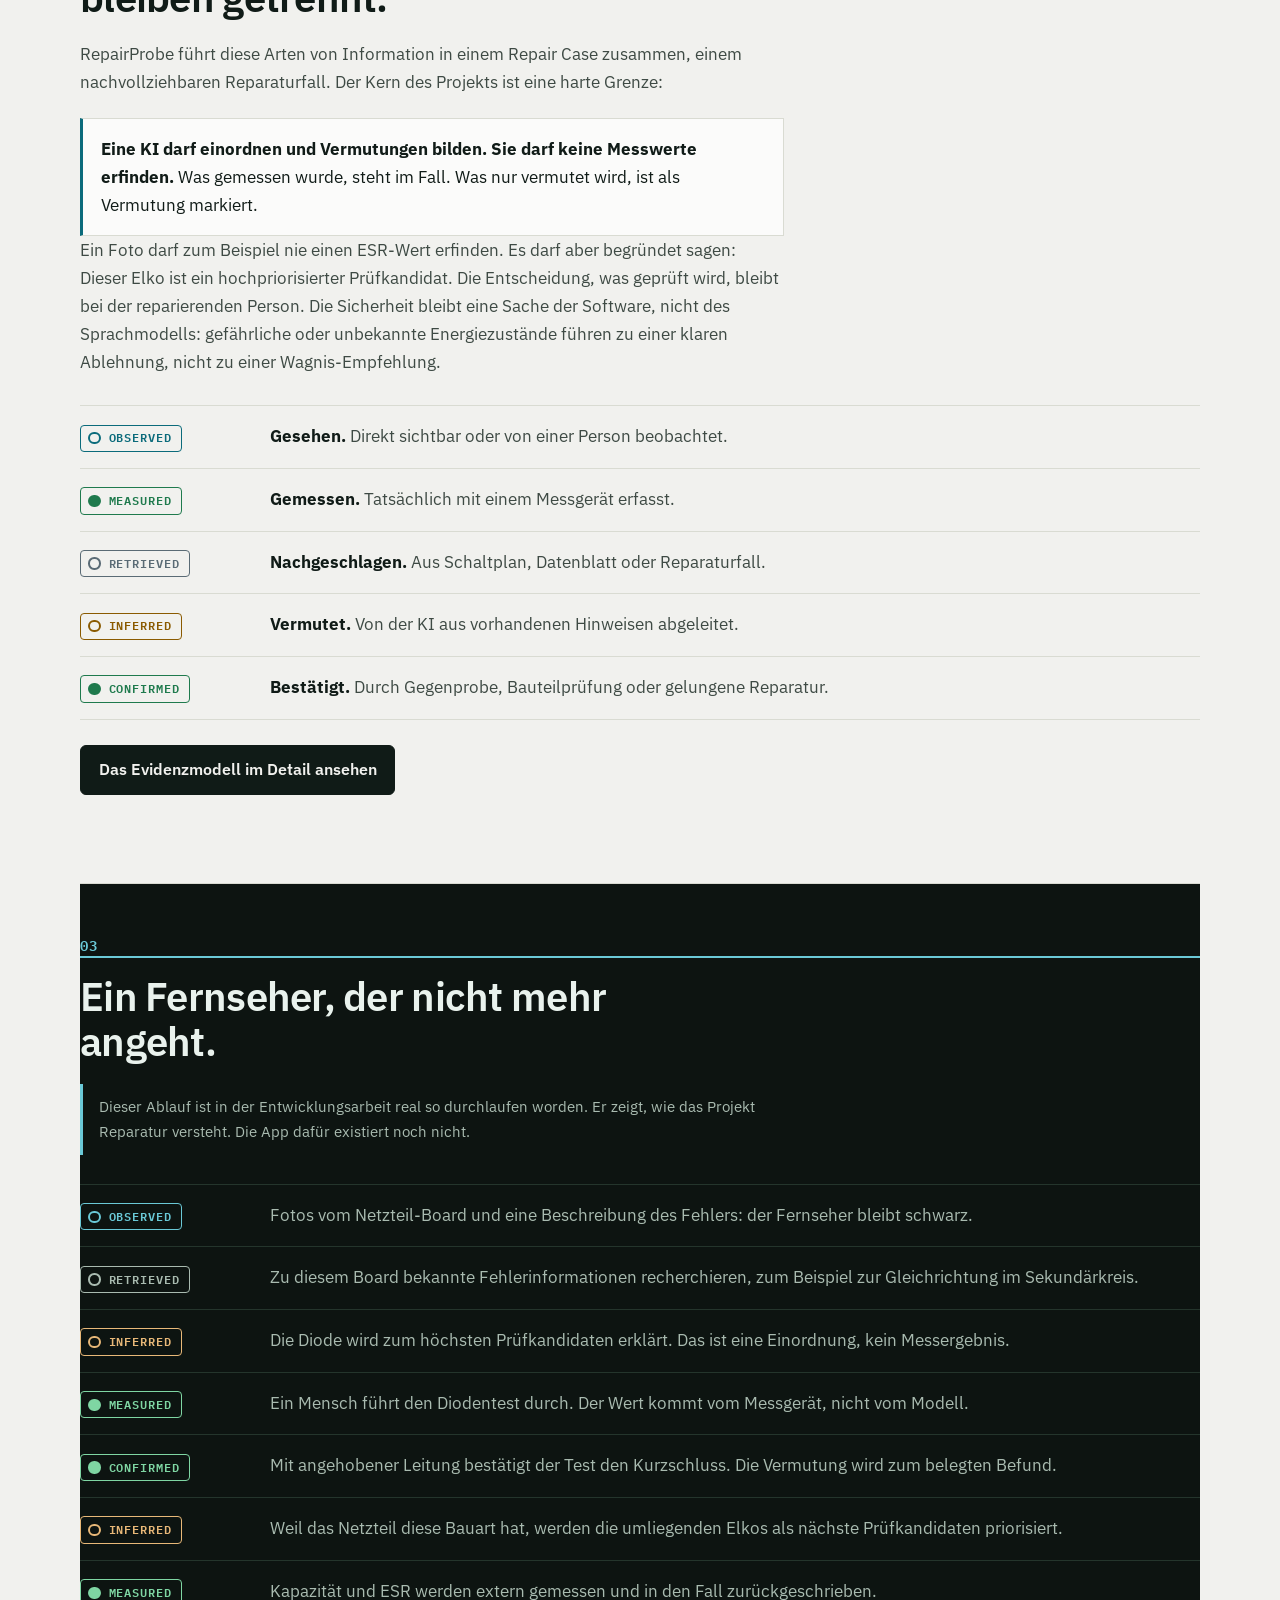
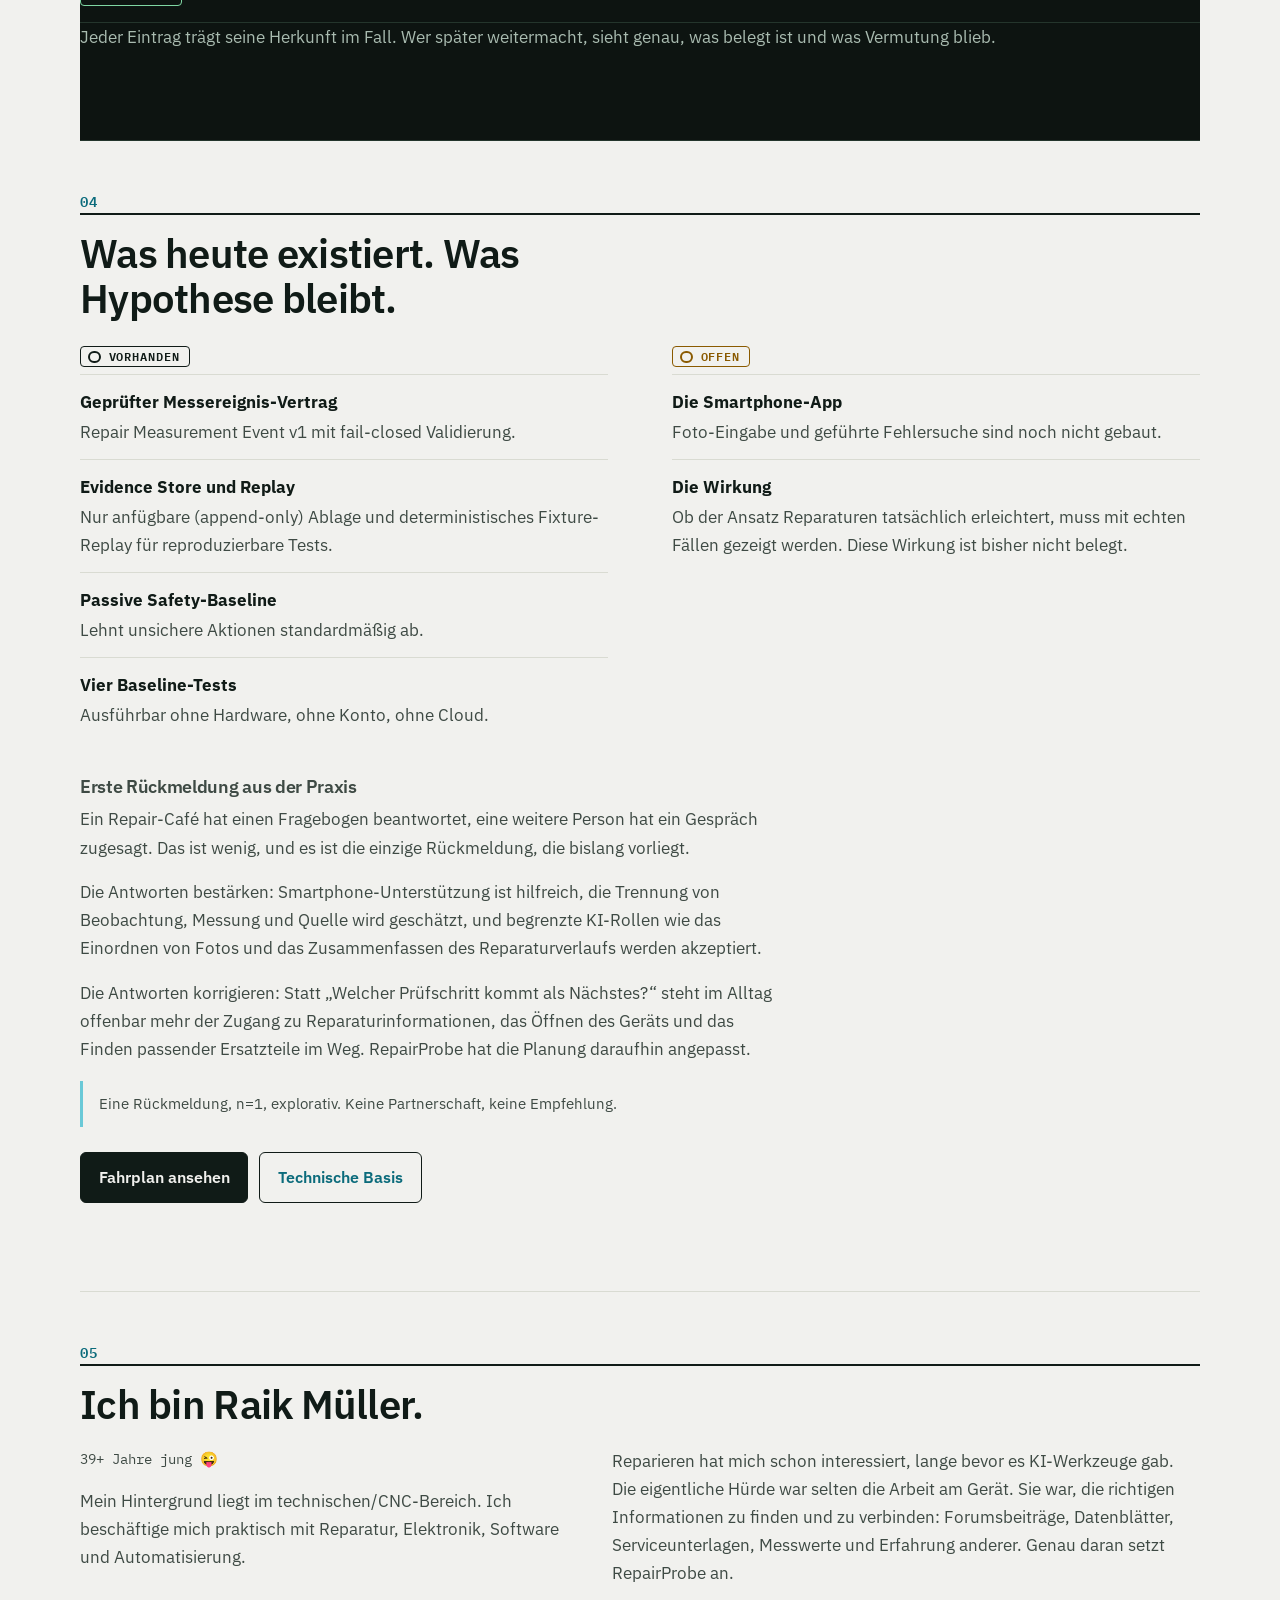
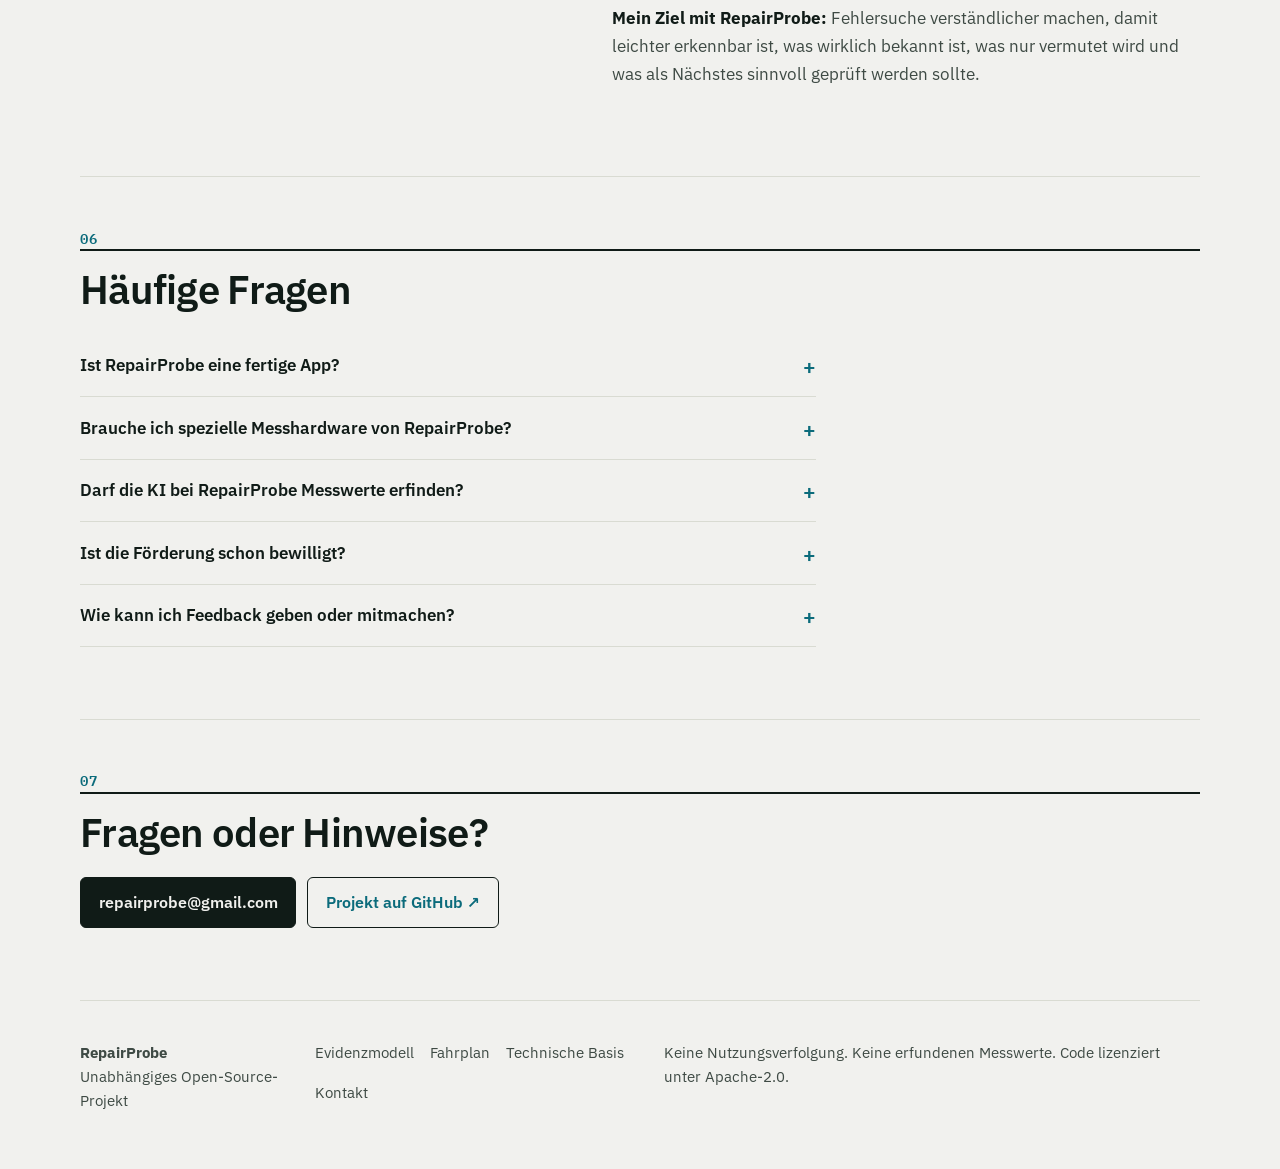
==== commit a546a237: "site: align section numbers above rule line, 404 nav consistency Visual review findings: - Section i" ====
--- a/index.html
+++ b/index.html
@@ -40,7 +40,7 @@
           {
             "@type": "Question",
             "name": "Ist RepairProbe eine fertige App?",
-            "acceptedAnswer": { "@type": "Answer", "text": "Nein. Es gibt eine kleine, geprüfte technische Basis im Kernrepository. Die Smartphone-App und die geführte Fehlersuche sind geplant und noch nicht gebaut." }
+            "acceptedAnswer": { "@type": "Answer", "text": "Nein. Es gibt eine kleine, geprüfte technische Basis im Kernrepository. Es ist derzeit privat; die Veröffentlichung ist geplant. Die Smartphone-App und die geführte Fehlersuche sind ohnehin erst Planung und noch nicht gebaut." }
           },
           {
             "@type": "Question",
--- a/styles.css
+++ b/styles.css
@@ -147,15 +147,18 @@
 }
 
 .section-head {
-  display: flex; align-items: baseline; gap: 1rem;
+  position: relative;
   border-top: 2px solid var(--ink);
   padding-top: 1rem;
   margin-bottom: 1.25rem;
 }
 
 .section-index {
+  position: absolute;
+  left: 0;
+  top: -1.55rem;
   font-family: var(--mono); font-size: .85rem; font-weight: 600;
-  color: var(--teal-ink); letter-spacing: .06em; flex: none;
+  color: var(--teal-ink); letter-spacing: .06em;
 }
 
 h1, h2, h3 { line-height: 1.12; letter-spacing: -.018em; }
@@ -473,7 +476,6 @@
   main { padding: 0 .85rem; }
   .actions .button, .contact-actions .button { width: 100%; }
   .panel-instrument { padding: 1.15rem; }
-  .section-head { gap: .7rem; }
 }
 
 @media (prefers-reduced-motion: reduce) {
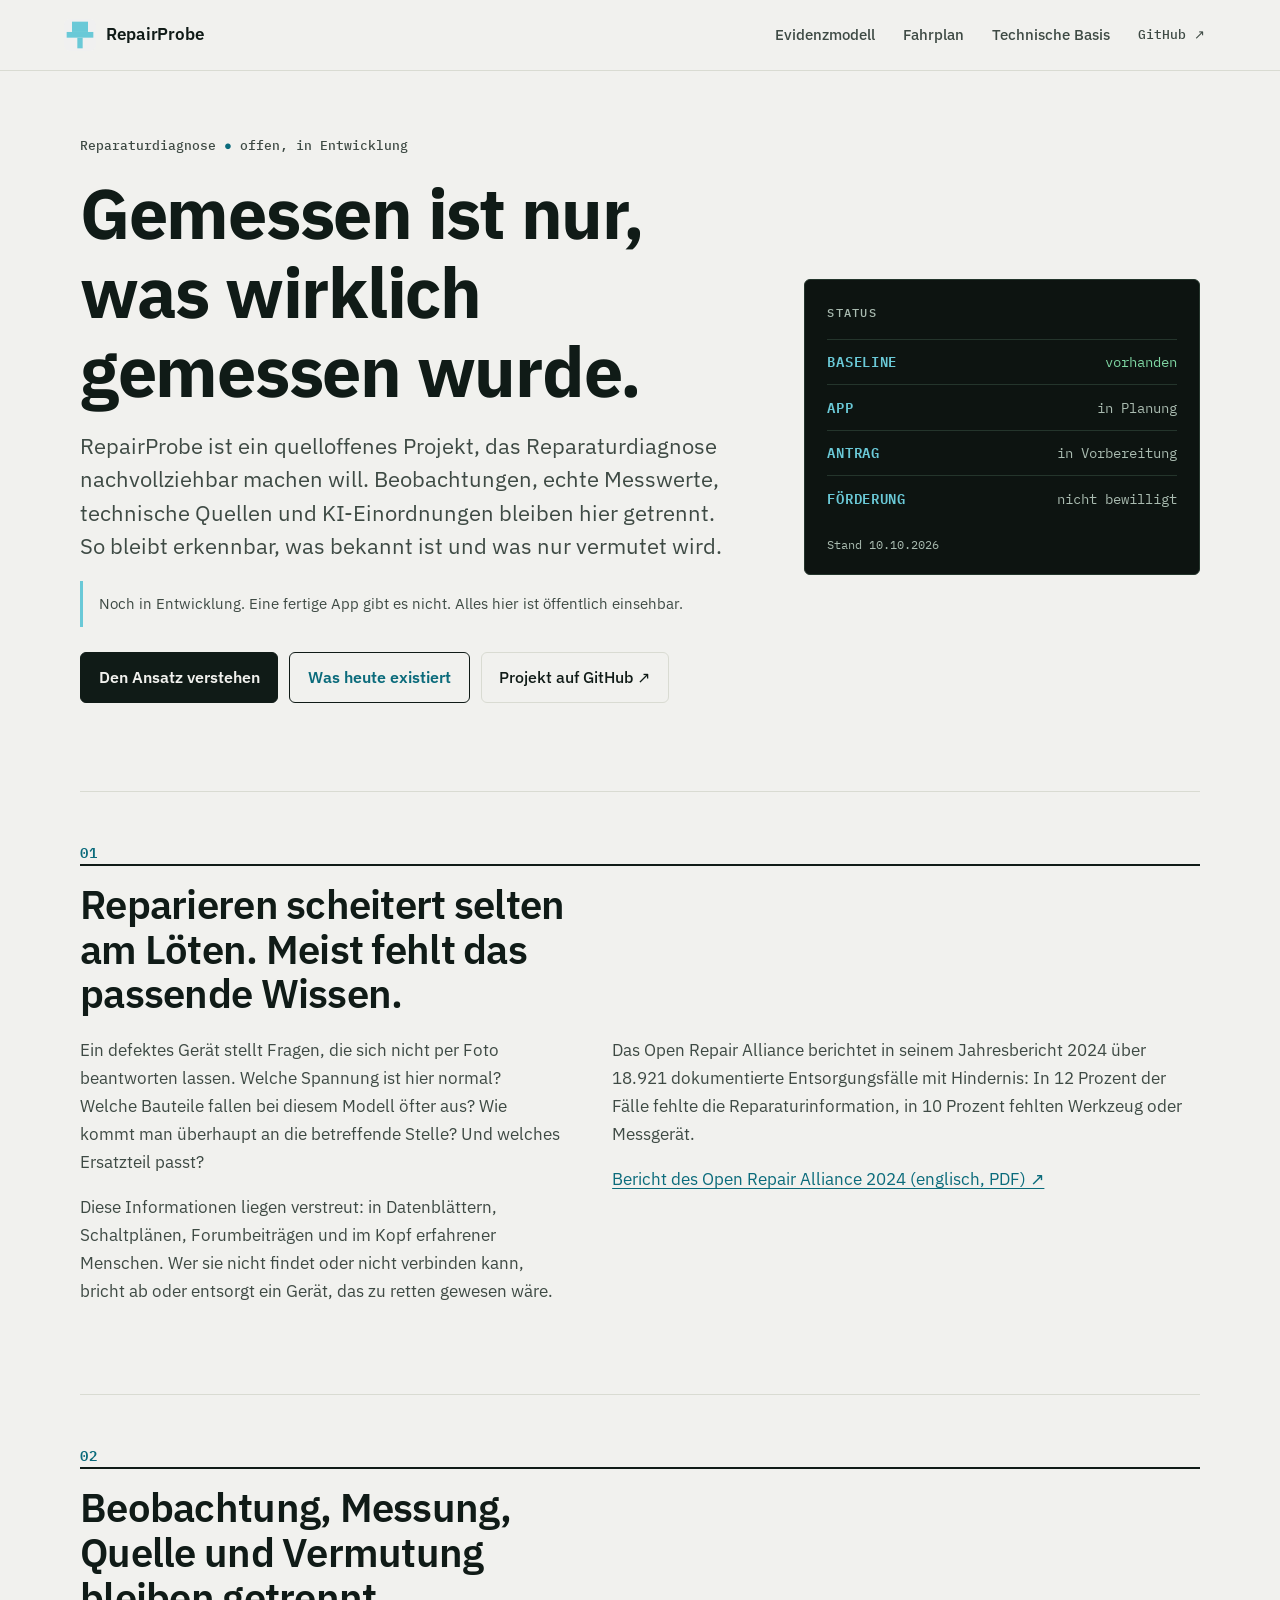
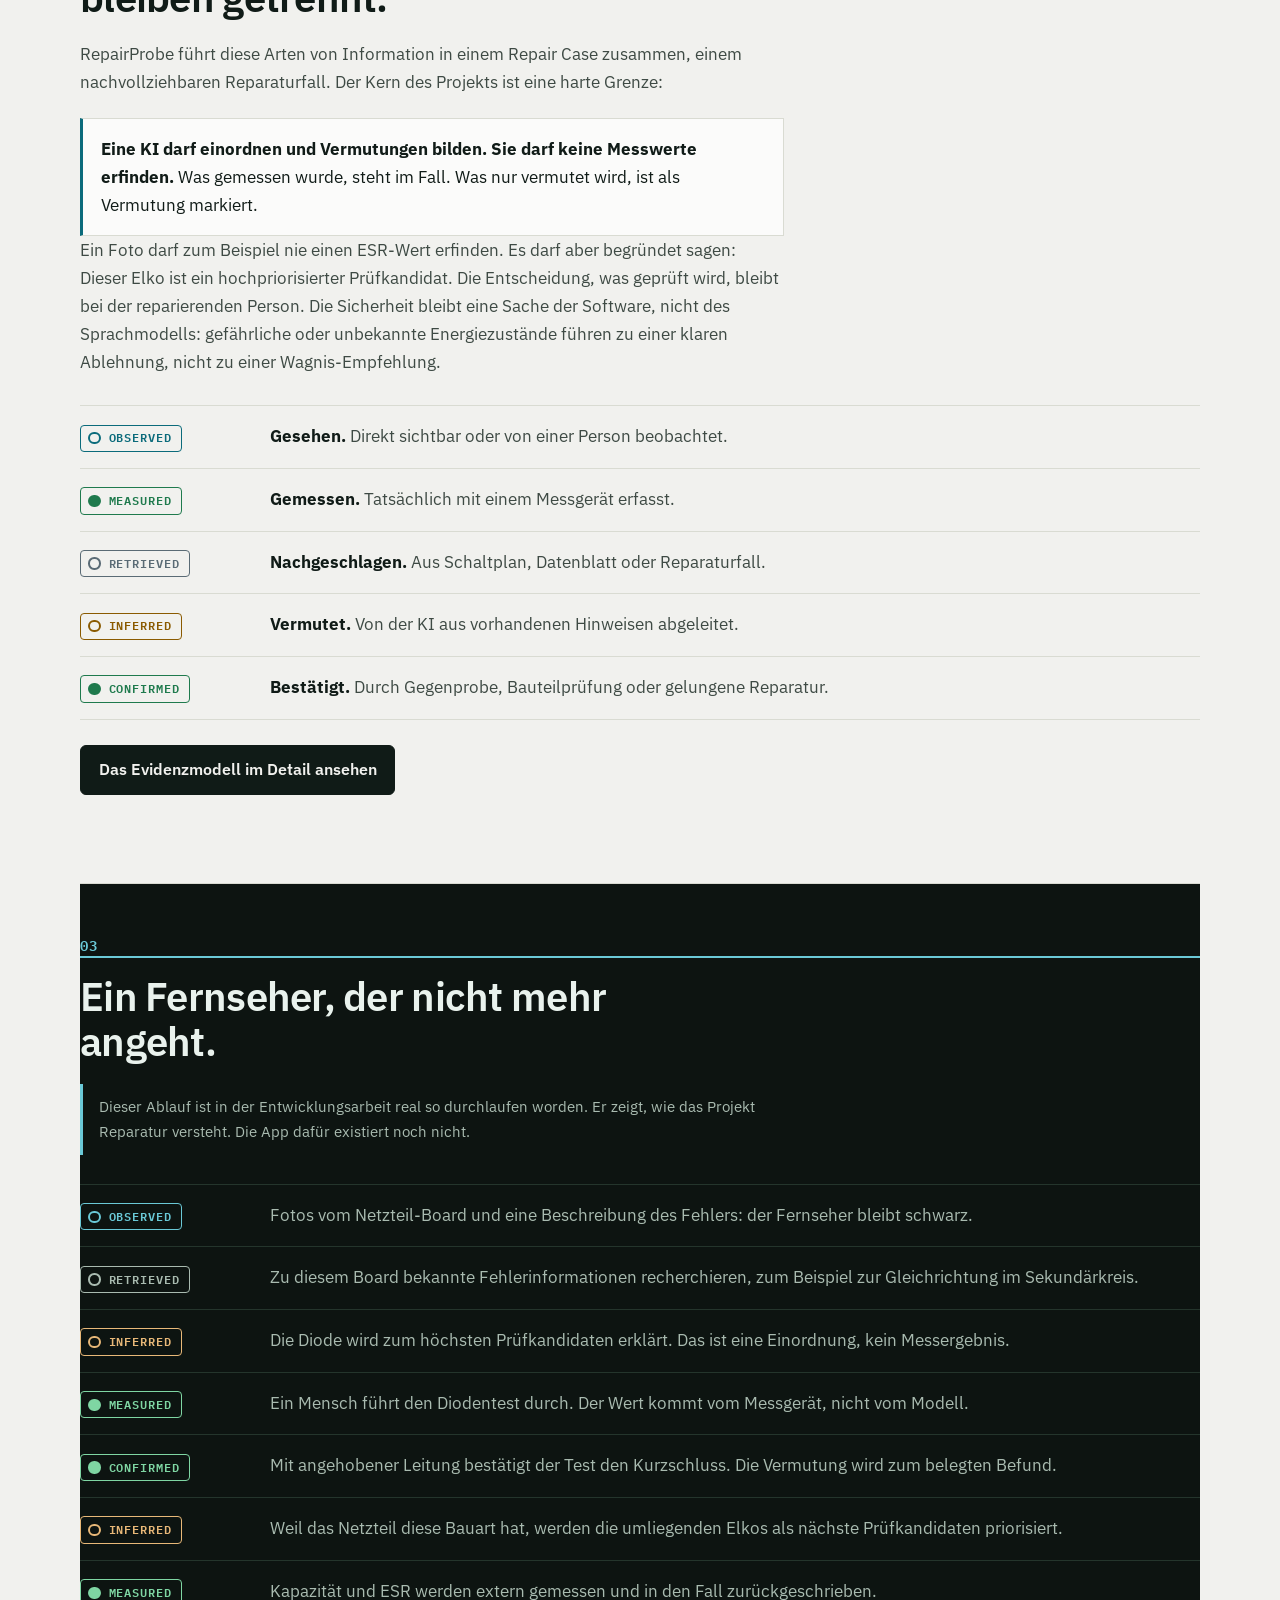
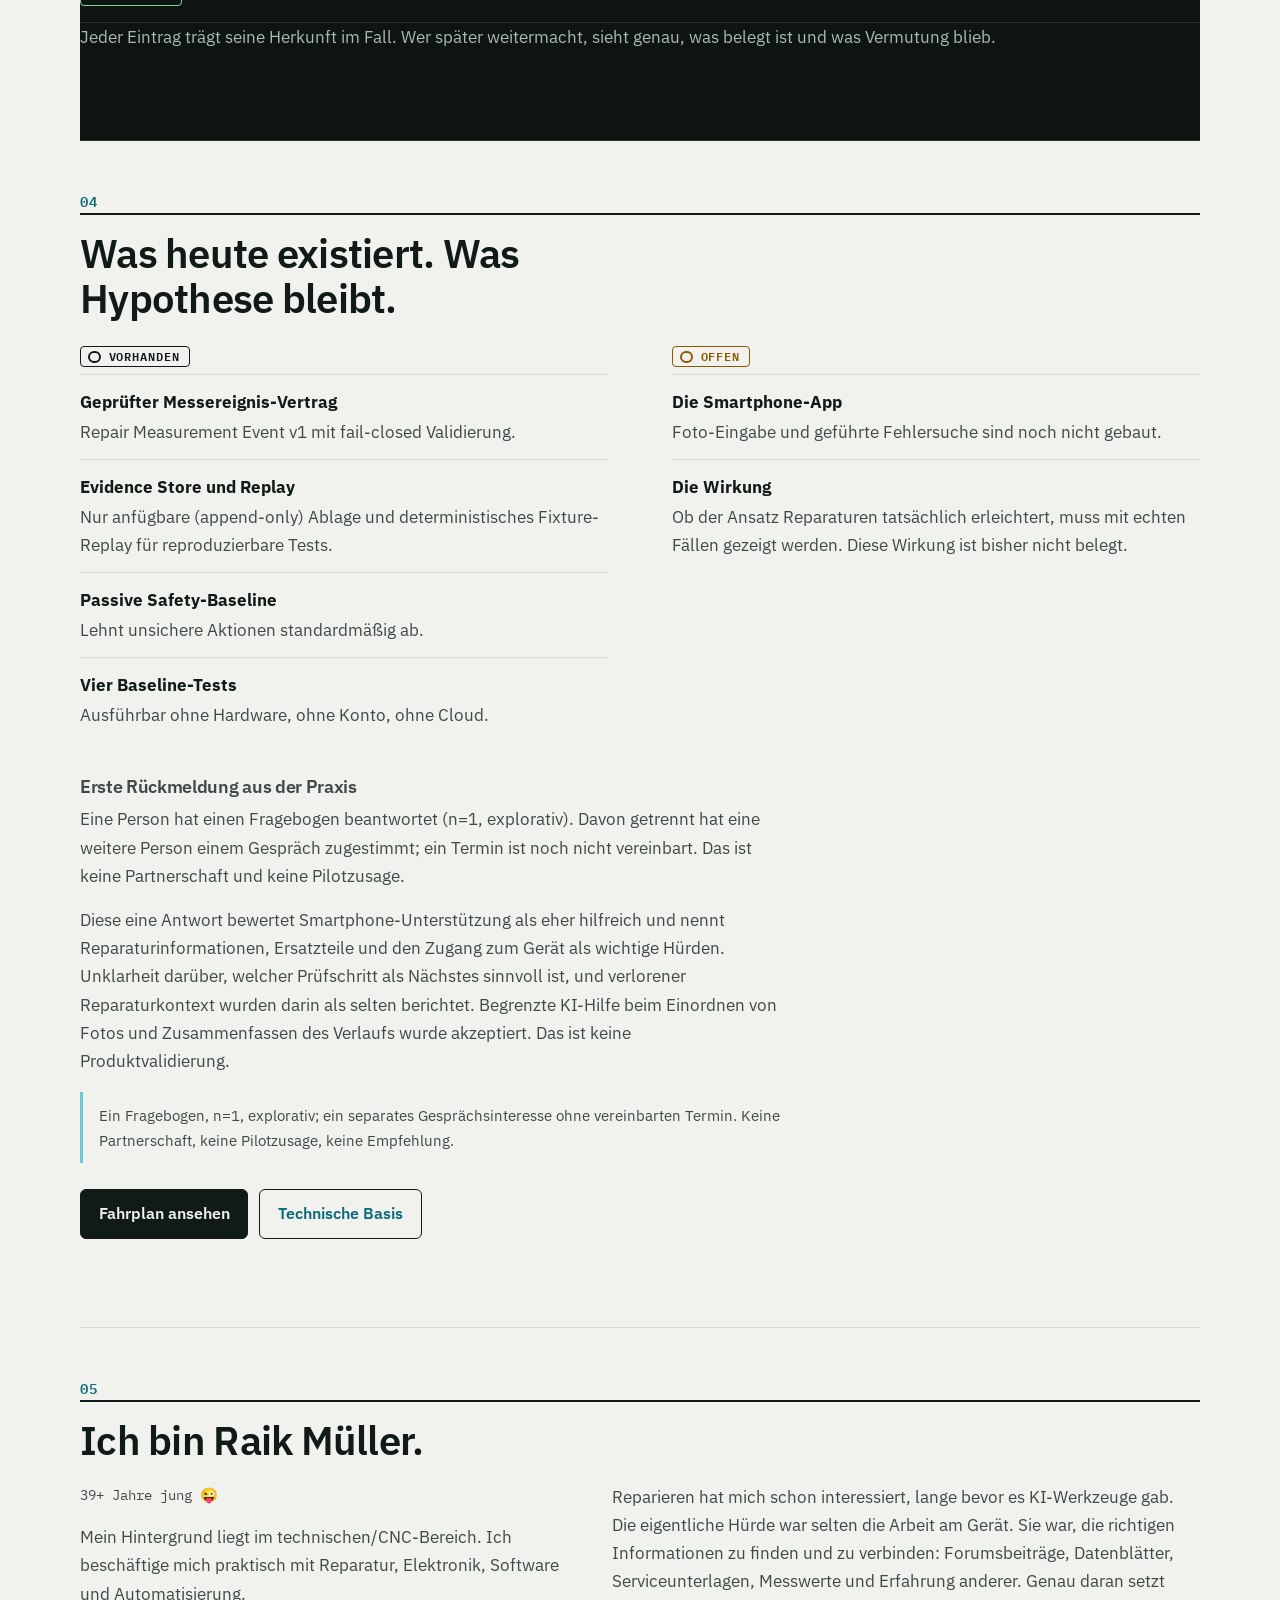
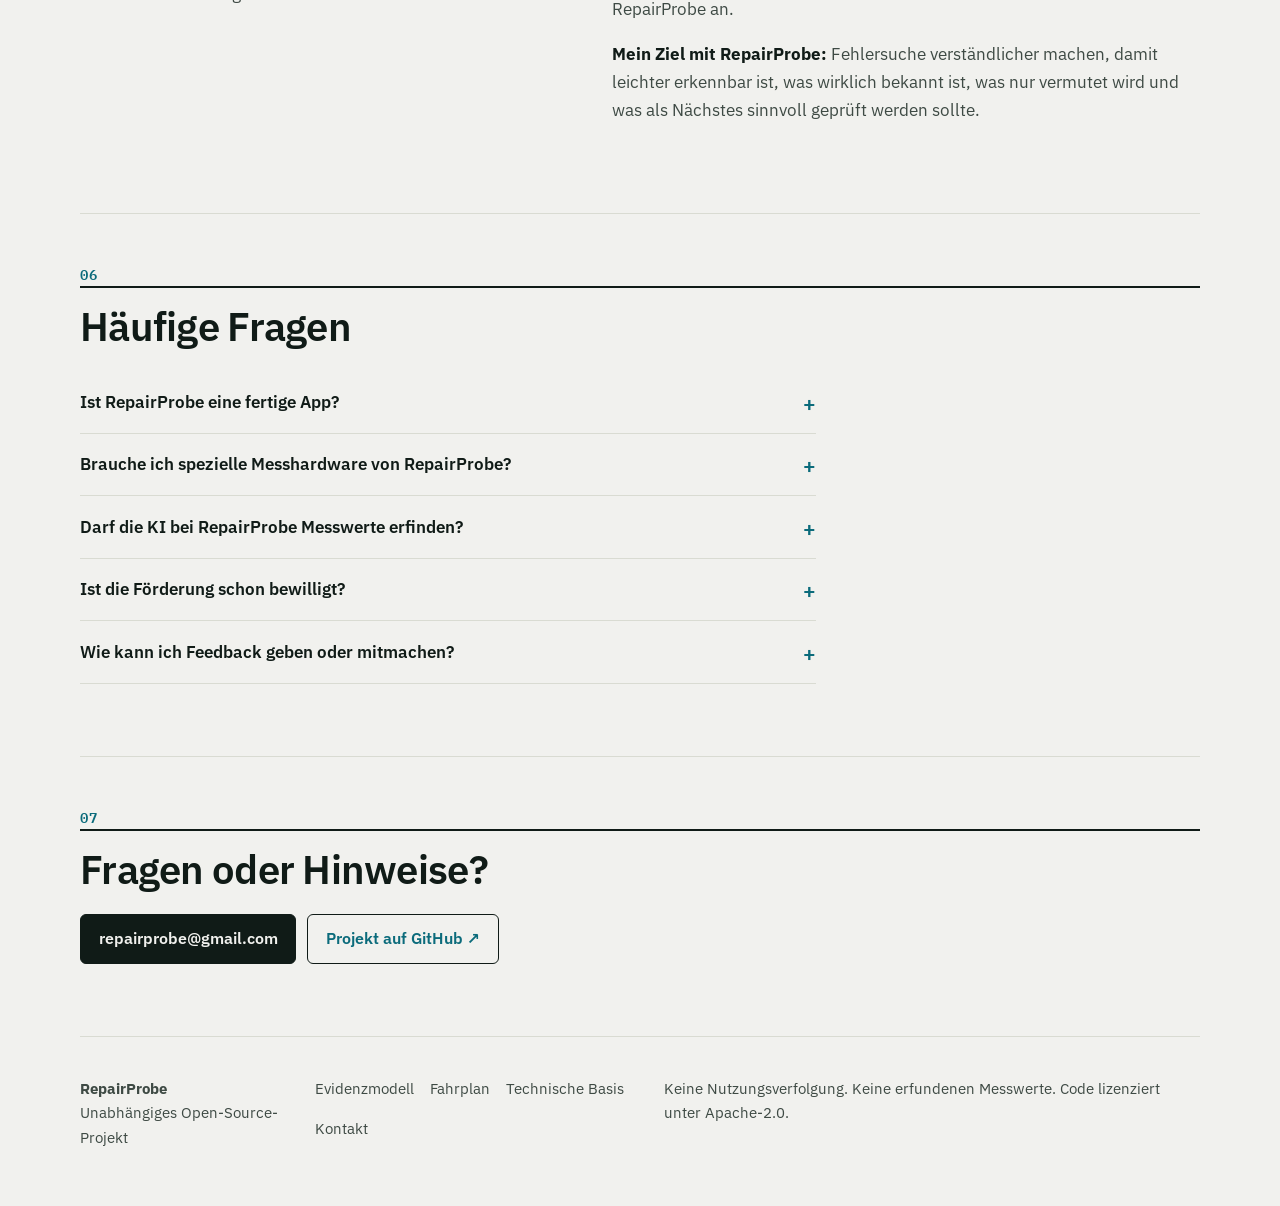
==== commit f5ba9410: "site: calibrate repair-cafe evidence copy" ====
--- a/index.html
+++ b/index.html
@@ -237,10 +237,9 @@
       </div>
       <div class="prose" style="margin-top:2.2rem">
         <h3>Erste Rückmeldung aus der Praxis</h3>
-        <p>Ein Repair-Café hat einen Fragebogen beantwortet, eine weitere Person hat ein Gespräch zugesagt. Das ist wenig, und es ist die einzige Rückmeldung, die bislang vorliegt.</p>
-        <p>Die Antworten bestärken: Smartphone-Unterstützung ist hilfreich, die Trennung von Beobachtung, Messung und Quelle wird geschätzt, und begrenzte KI-Rollen wie das Einordnen von Fotos und das Zusammenfassen des Reparaturverlaufs werden akzeptiert.</p>
-        <p>Die Antworten korrigieren: Statt „Welcher Prüfschritt kommt als Nächstes?“ steht im Alltag offenbar mehr der Zugang zu Reparaturinformationen, das Öffnen des Geräts und das Finden passender Ersatzteile im Weg. RepairProbe hat die Planung daraufhin angepasst.</p>
-        <p class="honesty">Eine Rückmeldung, n=1, explorativ. Keine Partnerschaft, keine Empfehlung.</p>
+        <p>Eine Person hat einen Fragebogen beantwortet (n=1, explorativ). Davon getrennt hat eine weitere Person einem Gespräch zugestimmt; ein Termin ist noch nicht vereinbart. Das ist keine Partnerschaft und keine Pilotzusage.</p>
+        <p>Diese eine Antwort bewertet Smartphone-Unterstützung als eher hilfreich und nennt Reparaturinformationen, Ersatzteile und den Zugang zum Gerät als wichtige Hürden. Unklarheit darüber, welcher Prüfschritt als Nächstes sinnvoll ist, und verlorener Reparaturkontext wurden darin als selten berichtet. Begrenzte KI-Hilfe beim Einordnen von Fotos und Zusammenfassen des Verlaufs wurde akzeptiert. Das ist keine Produktvalidierung.</p>
+        <p class="honesty">Ein Fragebogen, n=1, explorativ; ein separates Gesprächsinteresse ohne vereinbarten Termin. Keine Partnerschaft, keine Pilotzusage, keine Empfehlung.</p>
       </div>
       <div class="actions">
         <a class="button primary" href="roadmap.html">Fahrplan ansehen</a>
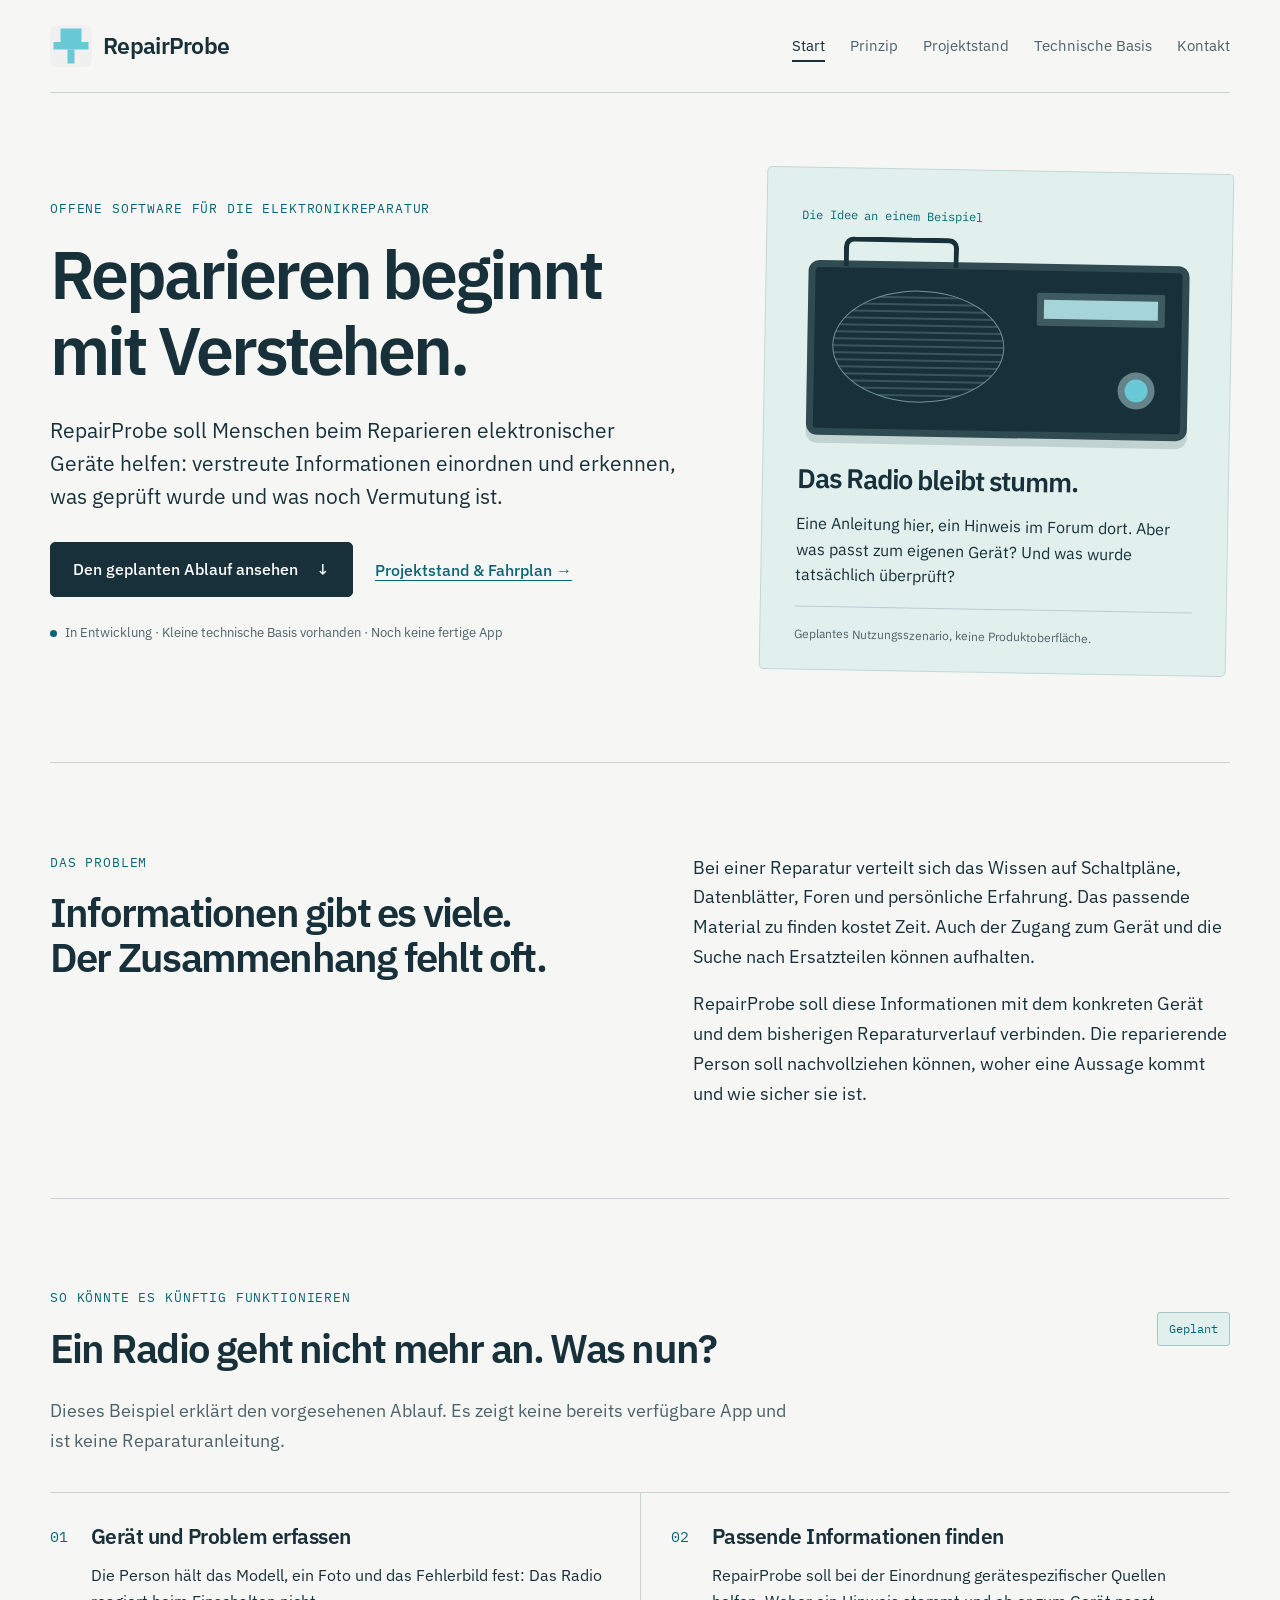
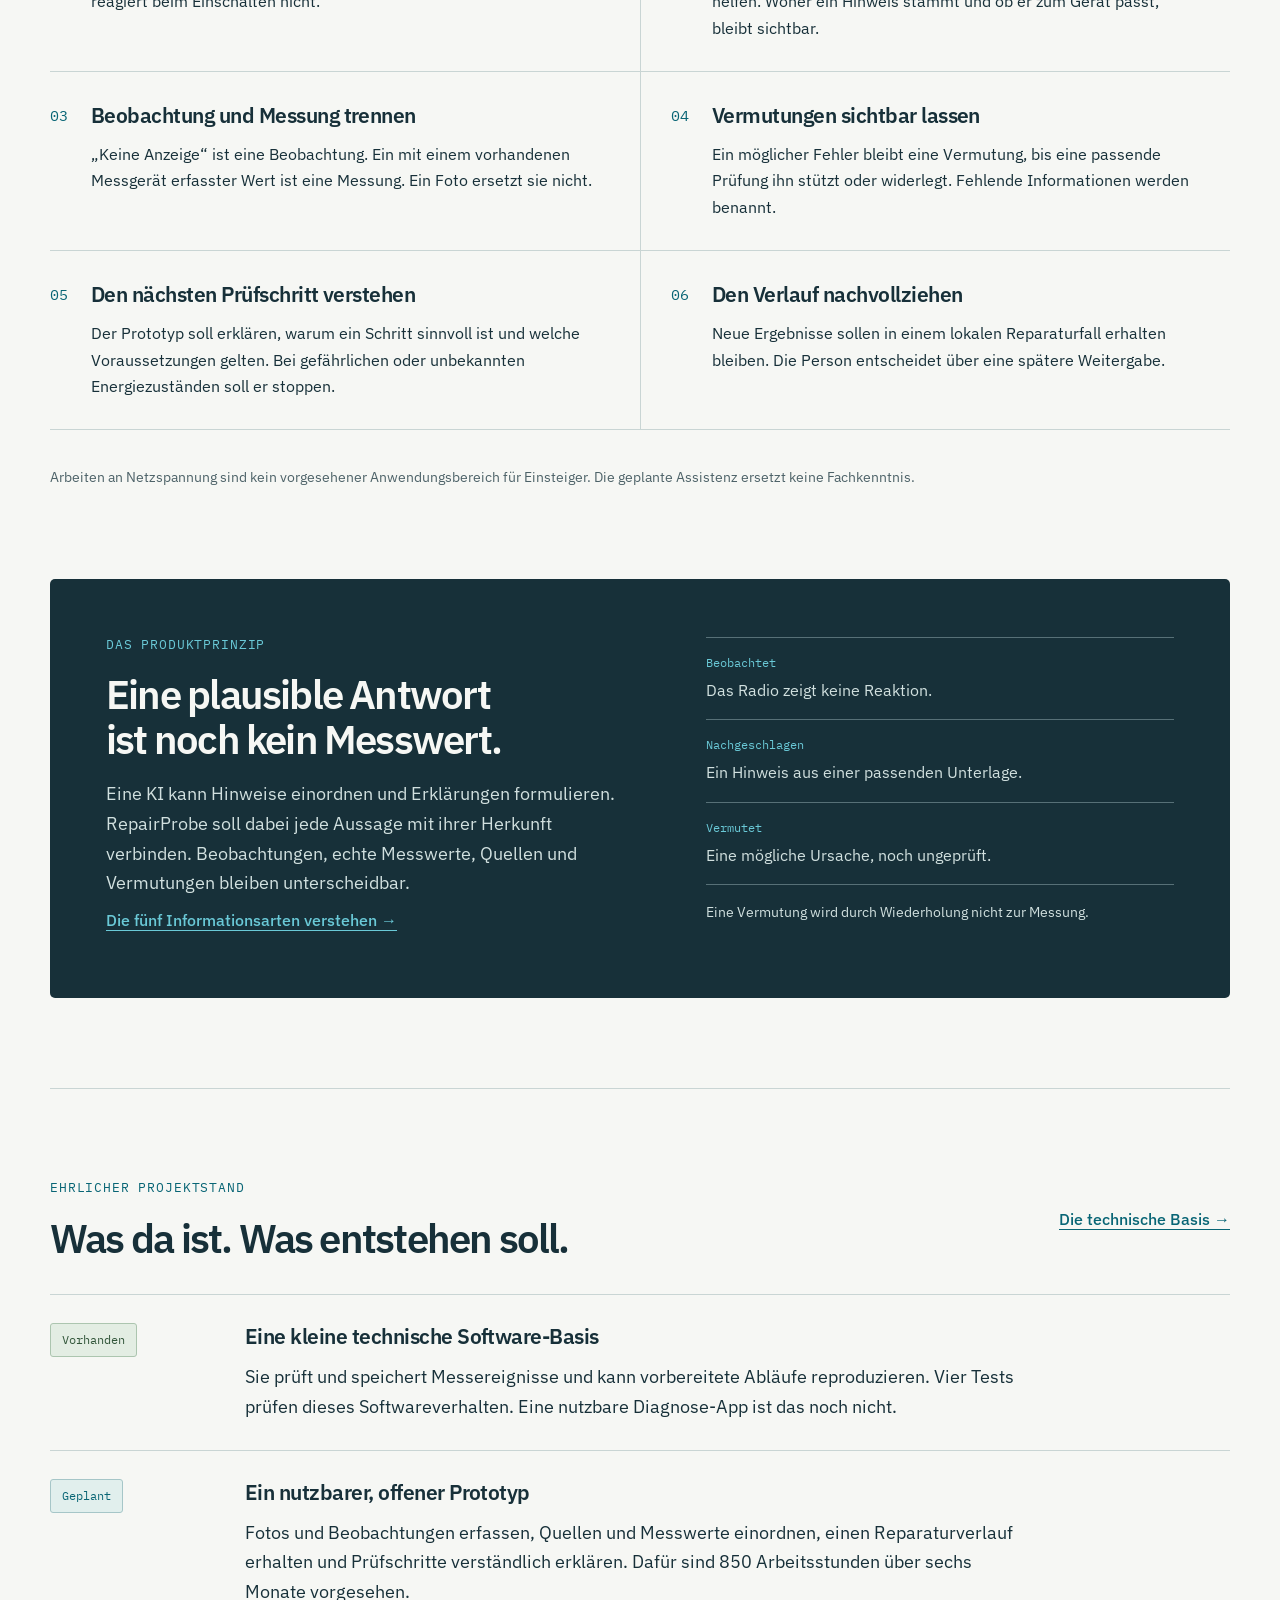
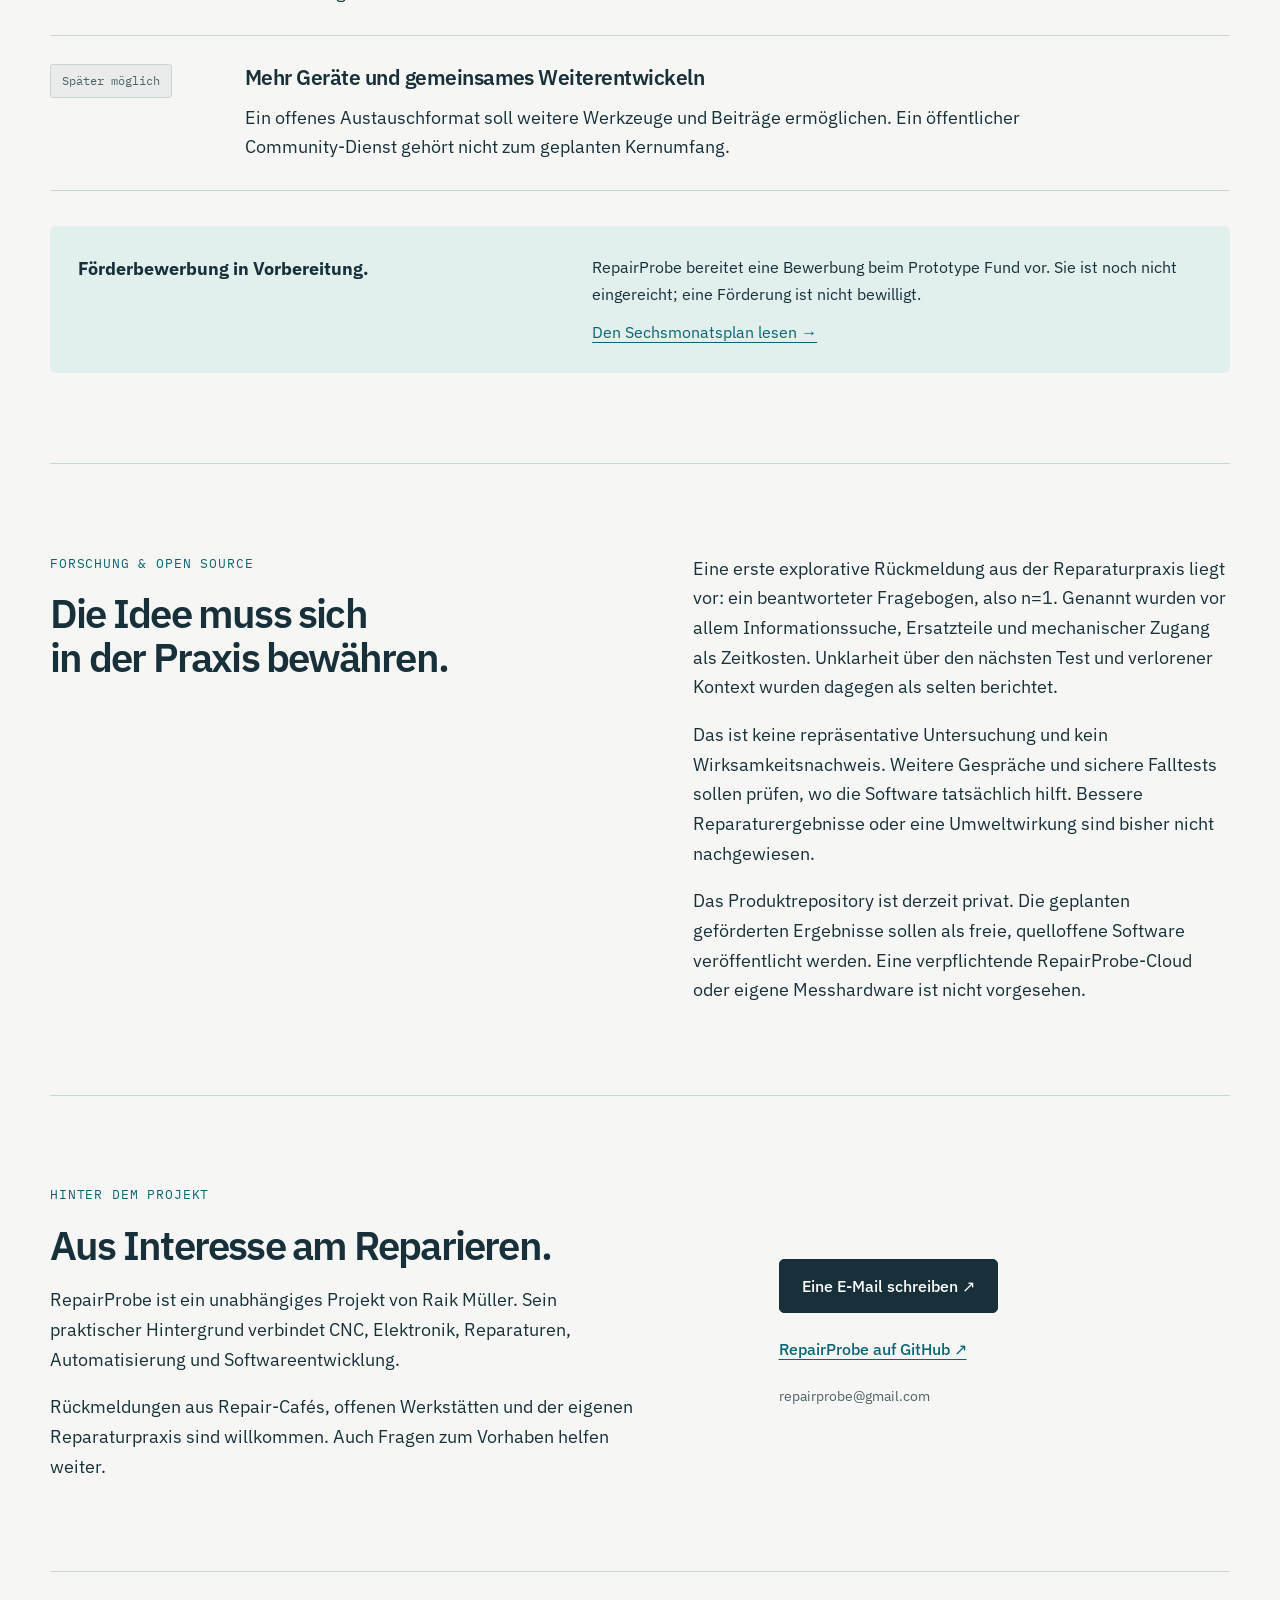
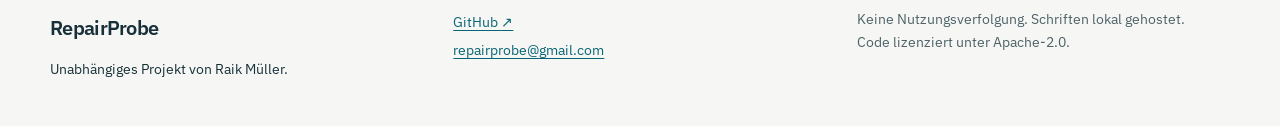
==== commit 25d9296f: "site: explain repair assistance and redesign public project presence" ====
--- a/index.html
+++ b/index.html
@@ -1,322 +1,423 @@
-<!doctype html>
+<!DOCTYPE html>
 <html lang="de">
-<head>
-  <meta charset="utf-8">
-  <meta name="viewport" content="width=device-width, initial-scale=1">
-  <meta name="description" content="Quelloffene Reparaturdiagnose in Entwicklung: Beobachtungen, echte Messwerte, Quellen und Vermutungen bleiben getrennt. Projektstatus öffentlich dokumentiert.">
-  <meta name="theme-color" content="#f1f1ee">
-  <meta property="og:title" content="RepairProbe – Gemessen ist nur, was wirklich gemessen wurde.">
-  <meta property="og:description" content="Quelloffene Reparaturdiagnose in Entwicklung. Beobachtung, Messung, Quelle und Vermutung bleiben getrennt.">
-  <meta property="og:type" content="website">
-  <meta property="og:url" content="https://repairprobe.github.io/">
-  <meta property="og:image" content="https://repairprobe.github.io/assets/img/og-image.png">
-  <meta property="og:locale" content="de_DE">
-  <link rel="canonical" href="https://repairprobe.github.io/">
-  <link rel="icon" href="assets/img/favicon.svg" type="image/svg+xml">
-  <link rel="icon" href="assets/img/favicon-32.png" sizes="32x32" type="image/png">
-  <link rel="apple-touch-icon" href="assets/img/apple-touch-icon.png">
-  <title>RepairProbe – Reparaturdiagnose mit klaren Belegen</title>
-  <link rel="stylesheet" href="styles.css">
+ <head>
+  <meta charset="utf-8"/>
+  <meta content="width=device-width, initial-scale=1" name="viewport"/>
+  <title>
+   Reparieren beginnt mit Verstehen. | RepairProbe
+  </title>
+  <meta content="RepairProbe entwickelt offene Reparaturhilfe für Elektronik: Quellen einordnen, echte Messungen und Vermutungen unterscheiden. Prototyp geplant." name="description"/>
+  <meta content="#f6f7f4" name="theme-color"/>
+  <meta content="Reparieren beginnt mit Verstehen. | RepairProbe" property="og:title"/>
+  <meta content="RepairProbe entwickelt offene Reparaturhilfe für Elektronik: Quellen einordnen, echte Messungen und Vermutungen unterscheiden. Prototyp geplant." property="og:description"/>
+  <meta content="website" property="og:type"/>
+  <meta content="https://repairprobe.github.io/" property="og:url"/>
+  <meta content="https://repairprobe.github.io/assets/img/og-image.png" property="og:image"/>
+  <meta content="de_DE" property="og:locale"/>
+  <link href="https://repairprobe.github.io/" rel="canonical"/>
+  <link href="assets/img/favicon.svg" rel="icon" type="image/svg+xml"/>
+  <link href="assets/img/apple-touch-icon.png" rel="apple-touch-icon"/>
+  <link href="styles.css" rel="stylesheet"/>
   <script type="application/ld+json">
-  {
-    "@context": "https://schema.org",
-    "@graph": [
-      {
-        "@type": "Organization",
-        "@id": "https://repairprobe.github.io/#org",
-        "name": "RepairProbe",
-        "url": "https://repairprobe.github.io/",
-        "logo": "https://repairprobe.github.io/assets/img/favicon-512.png",
-        "email": "repairprobe@gmail.com",
-        "founder": { "@type": "Person", "name": "Raik Müller" },
-        "description": "Unabhängiges Open-Source-Projekt für offene Software-Infrastruktur für smartphone-gestützte, KI-geführte Elektronikdiagnose.",
-        "knowsLanguage": "de",
-        "sameAs": ["https://github.com/RepairProbe"]
-      },
-      {
-        "@type": "FAQPage",
-        "@id": "https://repairprobe.github.io/#fragen",
-        "mainEntity": [
-          {
-            "@type": "Question",
-            "name": "Ist RepairProbe eine fertige App?",
-            "acceptedAnswer": { "@type": "Answer", "text": "Nein. Es gibt eine kleine, geprüfte technische Basis im Kernrepository. Es ist derzeit privat; die Veröffentlichung ist geplant. Die Smartphone-App und die geführte Fehlersuche sind ohnehin erst Planung und noch nicht gebaut." }
-          },
-          {
-            "@type": "Question",
-            "name": "Brauche ich spezielle Messhardware von RepairProbe?",
-            "acceptedAnswer": { "@type": "Answer", "text": "Nein. RepairProbe ist reine Software und passt sich den Werkzeugen an, die vorhanden sind. Ein Multimeter oder Komponententester liefert zusätzliche Messwerte, nötig ist das nicht." }
-          },
-          {
-            "@type": "Question",
-            "name": "Darf die KI bei RepairProbe Messwerte erfinden?",
-            "acceptedAnswer": { "@type": "Answer", "text": "Nein. KI-Ausgaben sind Einordnungen und bleiben als solche markiert. Messwerte kommen nur von echten Messgeräten und von Menschen. Diese Grenze ist im Projekt eine Grundregel: Inference is not Measurement." }
-          },
-          {
-            "@type": "Question",
-            "name": "Ist die Förderung schon bewilligt?",
-            "acceptedAnswer": { "@type": "Answer", "text": "Nein. Ein Antrag zum Prototype Fund ist in Vorbereitung. Eingereicht ist er noch nicht, bewilligt ist nichts." }
-          },
-          {
-            "@type": "Question",
-            "name": "Wie kann ich Feedback geben oder mitmachen?",
-            "acceptedAnswer": { "@type": "Answer", "text": "Schreib eine Mail an repairprobe@gmail.com oder schau auf GitHub vorbei. Rückmeldung aus Repair-Cafés und aus der praktischen Reparatur ist ausdrücklich willkommen." }
-          }
-        ]
-      }
-    ]
-  }
+   {"@context": "https://schema.org", "@type": "WebSite", "name": "RepairProbe", "url": "https://repairprobe.github.io/", "inLanguage": "de", "description": "RepairProbe entwickelt offene Reparaturhilfe für Elektronik: Quellen einordnen, echte Messungen und Vermutungen unterscheiden. Prototyp geplant."}
   </script>
-</head>
-<body>
-  <a class="skip-link" href="#inhalt">Zum Inhalt springen</a>
-
+ </head>
+ <body>
+  <a class="skip-link" href="#inhalt">
+   Zum Inhalt springen
+  </a>
   <header class="site-header">
-    <a class="brand" href="index.html" aria-label="RepairProbe Startseite">
-      <svg class="brand-mark" viewBox="0 0 420 420" aria-hidden="true" focusable="false">
-        <rect x="0" y="0" width="420" height="420" rx="76" fill="#F0F0F0"/>
-        <g fill="#6AC9D7">
-          <rect x="105" y="35" width="210" height="135"/>
-          <rect x="35" y="170" width="350" height="75"/>
-          <rect x="175" y="245" width="70" height="140"/>
-        </g>
-      </svg>
-      <span>RepairProbe</span>
-    </a>
-    <nav aria-label="Hauptnavigation">
-      <a href="evidenzmodell.html">Evidenzmodell</a>
-      <a href="roadmap.html">Fahrplan</a>
-      <a href="technical-baseline.html">Technische Basis</a>
-      <a class="nav-github" href="https://github.com/RepairProbe" title="Öffnet github.com in einem neuen Tab" target="_blank" rel="noopener">GitHub ↗</a>
-    </nav>
+   <a aria-label="RepairProbe Startseite" class="brand" href="index.html">
+    <img alt="" height="42" src="assets/img/favicon.svg" width="42"/>
+    <span>
+     RepairProbe
+    </span>
+   </a>
+   <nav aria-label="Hauptnavigation">
+    <a aria-current="page" href="index.html">
+     Start
+    </a>
+    <a href="evidenzmodell.html">
+     Prinzip
+    </a>
+    <a href="roadmap.html">
+     Projektstand
+    </a>
+    <a href="technical-baseline.html">
+     Technische Basis
+    </a>
+    <a href="index.html#kontakt">
+     Kontakt
+    </a>
+   </nav>
   </header>
-
   <main id="inhalt">
-
-    <section class="hero" aria-labelledby="hero-title">
-      <div>
-        <p class="hero-claim">Reparaturdiagnose <span class="dot" aria-hidden="true">●</span> offen, in Entwicklung</p>
-        <h1 id="hero-title">Gemessen ist nur, was wirklich gemessen wurde.</h1>
-        <p class="lede">RepairProbe ist ein quelloffenes Projekt, das Reparaturdiagnose nachvollziehbar machen will. Beobachtungen, echte Messwerte, technische Quellen und KI-Einordnungen bleiben hier getrennt. So bleibt erkennbar, was bekannt ist und was nur vermutet wird.</p>
-        <p class="honesty">Noch in Entwicklung. Eine fertige App gibt es nicht. Alles hier ist öffentlich einsehbar.</p>
-        <div class="actions">
-          <a class="button primary" href="#ansatz">Den Ansatz verstehen</a>
-          <a class="button" href="#stand">Was heute existiert</a>
-          <a class="button quiet" href="https://github.com/RepairProbe" target="_blank" rel="noopener">Projekt auf GitHub ↗</a>
-        </div>
-      </div>
-      <aside class="panel-instrument" aria-label="Projektstatus">
-        <p class="panel-title">Status</p>
-        <div class="status-rows">
-          <div><strong>BASELINE</strong><span class="ok">vorhanden</span></div>
-          <div><strong>APP</strong><span>in Planung</span></div>
-          <div><strong>ANTRAG</strong><span>in Vorbereitung</span></div>
-          <div><strong>FÖRDERUNG</strong><span>nicht bewilligt</span></div>
-        </div>
-        <p class="panel-note">Stand 10.10.2026</p>
-      </aside>
-    </section>
-
-    <section id="problem" aria-labelledby="problem-title">
-      <div class="section-head">
-        <span class="section-index" aria-hidden="true">01</span>
-        <h2 id="problem-title">Reparieren scheitert selten am Löten. Meist fehlt das passende Wissen.</h2>
-      </div>
-      <div class="split">
-        <div class="prose">
-          <p>Ein defektes Gerät stellt Fragen, die sich nicht per Foto beantworten lassen. Welche Spannung ist hier normal? Welche Bauteile fallen bei diesem Modell öfter aus? Wie kommt man überhaupt an die betreffende Stelle? Und welches Ersatzteil passt?</p>
-          <p>Diese Informationen liegen verstreut: in Datenblättern, Schaltplänen, Forumbeiträgen und im Kopf erfahrener Menschen. Wer sie nicht findet oder nicht verbinden kann, bricht ab oder entsorgt ein Gerät, das zu retten gewesen wäre.</p>
-        </div>
-        <div class="prose">
-          <p>Das Open Repair Alliance berichtet in seinem Jahresbericht 2024 über 18.921 dokumentierte Entsorgungsfälle mit Hindernis: In 12 Prozent der Fälle fehlte die Reparaturinformation, in 10 Prozent fehlten Werkzeug oder Messgerät.</p>
-          <p><a href="https://openrepair.org/wp-content/uploads/2024/10/ORA-report-2024-The-rise-of-community-repair.pdf" target="_blank" rel="noopener">Bericht des Open Repair Alliance 2024 (englisch, PDF) ↗</a></p>
-        </div>
-      </div>
-    </section>
-
-    <section id="ansatz" aria-labelledby="ansatz-title">
-      <div class="section-head">
-        <span class="section-index" aria-hidden="true">02</span>
-        <h2 id="ansatz-title">Beobachtung, Messung, Quelle und Vermutung bleiben getrennt.</h2>
-      </div>
-      <div class="prose">
-        <p>RepairProbe führt diese Arten von Information in einem Repair Case zusammen, einem nachvollziehbaren Reparaturfall. Der Kern des Projekts ist eine harte Grenze:</p>
-        <div class="callout">
-          <p style="margin:0"><strong>Eine KI darf einordnen und Vermutungen bilden. Sie darf keine Messwerte erfinden.</strong> Was gemessen wurde, steht im Fall. Was nur vermutet wird, ist als Vermutung markiert.</p>
-        </div>
-        <p>Ein Foto darf zum Beispiel nie einen ESR-Wert erfinden. Es darf aber begründet sagen: Dieser Elko ist ein hochpriorisierter Prüfkandidat. Die Entscheidung, was geprüft wird, bleibt bei der reparierenden Person. Die Sicherheit bleibt eine Sache der Software, nicht des Sprachmodells: gefährliche oder unbekannte Energiezustände führen zu einer klaren Ablehnung, nicht zu einer Wagnis-Empfehlung.</p>
-      </div>
-      <div class="protocol" aria-label="Die fünf Evidenzklassen im Überblick">
-        <div class="protocol-row">
-          <span class="stamp observed">OBSERVED</span>
-          <p><strong>Gesehen.</strong> Direkt sichtbar oder von einer Person beobachtet.</p>
-        </div>
-        <div class="protocol-row">
-          <span class="stamp measured">MEASURED</span>
-          <p><strong>Gemessen.</strong> Tatsächlich mit einem Messgerät erfasst.</p>
-        </div>
-        <div class="protocol-row">
-          <span class="stamp retrieved">RETRIEVED</span>
-          <p><strong>Nachgeschlagen.</strong> Aus Schaltplan, Datenblatt oder Reparaturfall.</p>
-        </div>
-        <div class="protocol-row">
-          <span class="stamp inferred">INFERRED</span>
-          <p><strong>Vermutet.</strong> Von der KI aus vorhandenen Hinweisen abgeleitet.</p>
-        </div>
-        <div class="protocol-row">
-          <span class="stamp confirmed">CONFIRMED</span>
-          <p><strong>Bestätigt.</strong> Durch Gegenprobe, Bauteilprüfung oder gelungene Reparatur.</p>
-        </div>
-      </div>
-      <div class="actions">
-        <a class="button primary" href="evidenzmodell.html">Das Evidenzmodell im Detail ansehen</a>
-      </div>
-    </section>
-
-    <section id="fall" class="dark-section" aria-labelledby="fall-title">
-      <div class="section-head">
-        <span class="section-index" aria-hidden="true">03</span>
-        <h2 id="fall-title">Ein Fernseher, der nicht mehr angeht.</h2>
-      </div>
-      <p class="honesty">Dieser Ablauf ist in der Entwicklungsarbeit real so durchlaufen worden. Er zeigt, wie das Projekt Reparatur versteht. Die App dafür existiert noch nicht.</p>
-      <div class="protocol" aria-label="Reparaturablauf als Protokoll">
-        <div class="protocol-row">
-          <span class="stamp observed">OBSERVED</span>
-          <p>Fotos vom Netzteil-Board und eine Beschreibung des Fehlers: der Fernseher bleibt schwarz.</p>
-        </div>
-        <div class="protocol-row">
-          <span class="stamp retrieved">RETRIEVED</span>
-          <p>Zu diesem Board bekannte Fehlerinformationen recherchieren, zum Beispiel zur Gleichrichtung im Sekundärkreis.</p>
-        </div>
-        <div class="protocol-row">
-          <span class="stamp inferred">INFERRED</span>
-          <p>Die Diode wird zum höchsten Prüfkandidaten erklärt. Das ist eine Einordnung, kein Messergebnis.</p>
-        </div>
-        <div class="protocol-row">
-          <span class="stamp measured">MEASURED</span>
-          <p>Ein Mensch führt den Diodentest durch. Der Wert kommt vom Messgerät, nicht vom Modell.</p>
-        </div>
-        <div class="protocol-row">
-          <span class="stamp confirmed">CONFIRMED</span>
-          <p>Mit angehobener Leitung bestätigt der Test den Kurzschluss. Die Vermutung wird zum belegten Befund.</p>
-        </div>
-        <div class="protocol-row">
-          <span class="stamp inferred">INFERRED</span>
-          <p>Weil das Netzteil diese Bauart hat, werden die umliegenden Elkos als nächste Prüfkandidaten priorisiert.</p>
-        </div>
-        <div class="protocol-row">
-          <span class="stamp measured">MEASURED</span>
-          <p>Kapazität und ESR werden extern gemessen und in den Fall zurückgeschrieben.</p>
-        </div>
-      </div>
-      <p>Jeder Eintrag trägt seine Herkunft im Fall. Wer später weitermacht, sieht genau, was belegt ist und was Vermutung blieb.</p>
-    </section>
-
-    <section id="stand" aria-labelledby="stand-title">
-      <div class="section-head">
-        <span class="section-index" aria-hidden="true">04</span>
-        <h2 id="stand-title">Was heute existiert. Was Hypothese bleibt.</h2>
-      </div>
-      <div class="inventory">
-        <div>
-          <h3 class="inventory-title"><span class="stamp solid">VORHANDEN</span></h3>
-          <ul>
-            <li><strong>Geprüfter Messereignis-Vertrag</strong> Repair Measurement Event v1 mit fail-closed Validierung.</li>
-            <li><strong>Evidence Store und Replay</strong> Nur anfügbare (append-only) Ablage und deterministisches Fixture-Replay für reproduzierbare Tests.</li>
-            <li><strong>Passive Safety-Baseline</strong> Lehnt unsichere Aktionen standardmäßig ab.</li>
-            <li><strong>Vier Baseline-Tests</strong> Ausführbar ohne Hardware, ohne Konto, ohne Cloud.</li>
-          </ul>
-        </div>
-        <div>
-          <h3 class="inventory-title"><span class="stamp inferred">OFFEN</span></h3>
-          <ul>
-            <li><strong>Die Smartphone-App</strong> Foto-Eingabe und geführte Fehlersuche sind noch nicht gebaut.</li>
-            <li><strong>Die Wirkung</strong> Ob der Ansatz Reparaturen tatsächlich erleichtert, muss mit echten Fällen gezeigt werden. Diese Wirkung ist bisher nicht belegt.</li>
-          </ul>
-        </div>
-      </div>
-      <div class="prose" style="margin-top:2.2rem">
-        <h3>Erste Rückmeldung aus der Praxis</h3>
-        <p>Eine Person hat einen Fragebogen beantwortet (n=1, explorativ). Davon getrennt hat eine weitere Person einem Gespräch zugestimmt; ein Termin ist noch nicht vereinbart. Das ist keine Partnerschaft und keine Pilotzusage.</p>
-        <p>Diese eine Antwort bewertet Smartphone-Unterstützung als eher hilfreich und nennt Reparaturinformationen, Ersatzteile und den Zugang zum Gerät als wichtige Hürden. Unklarheit darüber, welcher Prüfschritt als Nächstes sinnvoll ist, und verlorener Reparaturkontext wurden darin als selten berichtet. Begrenzte KI-Hilfe beim Einordnen von Fotos und Zusammenfassen des Verlaufs wurde akzeptiert. Das ist keine Produktvalidierung.</p>
-        <p class="honesty">Ein Fragebogen, n=1, explorativ; ein separates Gesprächsinteresse ohne vereinbarten Termin. Keine Partnerschaft, keine Pilotzusage, keine Empfehlung.</p>
-      </div>
-      <div class="actions">
-        <a class="button primary" href="roadmap.html">Fahrplan ansehen</a>
-        <a class="button" href="technical-baseline.html">Technische Basis</a>
-      </div>
-    </section>
-
-    <section id="person" class="person" aria-labelledby="person-title">
-      <div class="section-head">
-        <span class="section-index" aria-hidden="true">05</span>
-        <h2 id="person-title">Ich bin Raik Müller.</h2>
-      </div>
-      <div class="split">
-        <div>
-          <p class="role-line">39+ Jahre jung 😜</p>
-          <p class="prose">Mein Hintergrund liegt im technischen/CNC-Bereich. Ich beschäftige mich praktisch mit Reparatur, Elektronik, Software und Automatisierung.</p>
-        </div>
-        <div class="prose">
-          <p>Reparieren hat mich schon interessiert, lange bevor es KI-Werkzeuge gab. Die eigentliche Hürde war selten die Arbeit am Gerät. Sie war, die richtigen Informationen zu finden und zu verbinden: Forumsbeiträge, Datenblätter, Serviceunterlagen, Messwerte und Erfahrung anderer. Genau daran setzt RepairProbe an.</p>
-          <p><strong>Mein Ziel mit RepairProbe:</strong> Fehlersuche verständlicher machen, damit leichter erkennbar ist, was wirklich bekannt ist, was nur vermutet wird und was als Nächstes sinnvoll geprüft werden sollte.</p>
-        </div>
-      </div>
-    </section>
-
-    <section id="fragen" aria-labelledby="fragen-title">
-      <div class="section-head">
-        <span class="section-index" aria-hidden="true">06</span>
-        <h2 id="fragen-title">Häufige Fragen</h2>
-      </div>
-      <div class="faq">
-        <details>
-          <summary>Ist RepairProbe eine fertige App?</summary>
-          <p>Nein. Es gibt eine kleine, geprüfte technische Basis im Kernrepository. Es ist derzeit privat; die Veröffentlichung ist geplant. Die Smartphone-App und die geführte Fehlersuche sind ohnehin erst Planung und noch nicht gebaut.</p>
-        </details>
-        <details>
-          <summary>Brauche ich spezielle Messhardware von RepairProbe?</summary>
-          <p>Nein. RepairProbe ist reine Software und passt sich den Werkzeugen an, die vorhanden sind. Ein Multimeter oder Komponententester liefert zusätzliche Messwerte, nötig ist das nicht.</p>
-        </details>
-        <details>
-          <summary>Darf die KI bei RepairProbe Messwerte erfinden?</summary>
-          <p>Nein. KI-Ausgaben sind Einordnungen und bleiben als solche markiert. Messwerte kommen nur von echten Messgeräten und von Menschen. Diese Grenze ist im Projekt eine Grundregel: Inference is not Measurement.</p>
-        </details>
-        <details>
-          <summary>Ist die Förderung schon bewilligt?</summary>
-          <p>Nein. Ein Antrag zum Prototype Fund ist in Vorbereitung. Eingereicht ist er noch nicht, bewilligt ist nichts.</p>
-        </details>
-        <details>
-          <summary>Wie kann ich Feedback geben oder mitmachen?</summary>
-          <p>Schreib eine Mail an <a href="mailto:repairprobe@gmail.com">repairprobe@gmail.com</a> oder schau auf <a href="https://github.com/RepairProbe" target="_blank" rel="noopener">GitHub</a> vorbei. Rückmeldung aus Repair-Cafés und aus der praktischen Reparatur ist ausdrücklich willkommen.</p>
-        </details>
-      </div>
-    </section>
-
-    <section id="kontakt" aria-labelledby="kontakt-title">
-      <div class="section-head">
-        <span class="section-index" aria-hidden="true">07</span>
-        <h2 id="kontakt-title">Fragen oder Hinweise?</h2>
-      </div>
-      <div class="contact-actions">
-        <a class="button primary" href="mailto:repairprobe@gmail.com">repairprobe@gmail.com</a>
-        <a class="button" href="https://github.com/RepairProbe" target="_blank" rel="noopener">Projekt auf GitHub ↗</a>
-      </div>
-    </section>
+   <section class="hero">
+    <div>
+     <p class="eyebrow">
+      Offene Software für die Elektronikreparatur
+     </p>
+     <h1 id="hero-title">
+      Reparieren beginnt
+      <br/>
+      mit Verstehen.
+     </h1>
+     <p class="lede">
+      RepairProbe soll Menschen beim Reparieren elektronischer Geräte helfen: verstreute Informationen einordnen und erkennen, was geprüft wurde und was noch Vermutung ist.
+     </p>
+     <div class="actions">
+      <a class="button primary" href="#beispiel">
+       Den geplanten Ablauf ansehen
+       <span aria-hidden="true">
+        ↓
+       </span>
+      </a>
+      <a class="text-link" href="roadmap.html">
+       Projektstand &amp; Fahrplan →
+      </a>
+     </div>
+     <p class="status-line">
+      <span aria-hidden="true" class="status-dot">
+      </span>
+      In Entwicklung · Kleine technische Basis vorhanden · Noch keine fertige App
+     </p>
+    </div>
+    <aside class="hero-note">
+     <span class="note-label">
+      Die Idee an einem Beispiel
+     </span>
+     <div aria-hidden="true" class="radio">
+      <div class="radio-dial">
+      </div>
+      <div class="radio-speaker">
+      </div>
+      <div class="radio-knob">
+      </div>
+     </div>
+     <h2>
+      Das Radio bleibt stumm.
+     </h2>
+     <p>
+      Eine Anleitung hier, ein Hinweis im Forum dort. Aber was passt zum eigenen Gerät? Und was wurde tatsächlich überprüft?
+     </p>
+     <p class="note-caption">
+      Geplantes Nutzungsszenario, keine Produktoberfläche.
+     </p>
+    </aside>
+   </section>
+   <section class="section split" id="problem">
+    <div>
+     <p class="eyebrow">
+      Das Problem
+     </p>
+     <h2 id="problem-title">
+      Informationen gibt es viele.
+      <br/>
+      Der Zusammenhang fehlt oft.
+     </h2>
+    </div>
+    <div class="prose">
+     <p>
+      Bei einer Reparatur verteilt sich das Wissen auf Schaltpläne, Datenblätter, Foren und persönliche Erfahrung. Das passende Material zu finden kostet Zeit. Auch der Zugang zum Gerät und die Suche nach Ersatzteilen können aufhalten.
+     </p>
+     <p>
+      RepairProbe soll diese Informationen mit dem konkreten Gerät und dem bisherigen Reparaturverlauf verbinden. Die reparierende Person soll nachvollziehen können, woher eine Aussage kommt und wie sicher sie ist.
+     </p>
+    </div>
+   </section>
+   <span aria-hidden="true" class="anchor-alias" id="fall">
+   </span>
+   <section class="section scenario" id="beispiel">
+    <div class="section-heading">
+     <div>
+      <p class="eyebrow">
+       So könnte es künftig funktionieren
+      </p>
+      <h2 id="fall-title">
+       Ein Radio geht nicht mehr an. Was nun?
+      </h2>
+     </div>
+     <span class="tag">
+      Geplant
+     </span>
+    </div>
+    <p class="intro">
+     Dieses Beispiel erklärt den vorgesehenen Ablauf. Es zeigt keine bereits verfügbare App und ist keine Reparaturanleitung.
+    </p>
+    <ol class="steps">
+     <li>
+      <span class="step-no">
+       01
+      </span>
+      <div>
+       <h3>
+        Gerät und Problem erfassen
+       </h3>
+       <p>
+        Die Person hält das Modell, ein Foto und das Fehlerbild fest: Das Radio reagiert beim Einschalten nicht.
+       </p>
+      </div>
+     </li>
+     <li>
+      <span class="step-no">
+       02
+      </span>
+      <div>
+       <h3>
+        Passende Informationen finden
+       </h3>
+       <p>
+        RepairProbe soll bei der Einordnung gerätespezifischer Quellen helfen. Woher ein Hinweis stammt und ob er zum Gerät passt, bleibt sichtbar.
+       </p>
+      </div>
+     </li>
+     <li>
+      <span class="step-no">
+       03
+      </span>
+      <div>
+       <h3>
+        Beobachtung und Messung trennen
+       </h3>
+       <p>
+        „Keine Anzeige“ ist eine Beobachtung. Ein mit einem vorhandenen Messgerät erfasster Wert ist eine Messung. Ein Foto ersetzt sie nicht.
+       </p>
+      </div>
+     </li>
+     <li>
+      <span class="step-no">
+       04
+      </span>
+      <div>
+       <h3>
+        Vermutungen sichtbar lassen
+       </h3>
+       <p>
+        Ein möglicher Fehler bleibt eine Vermutung, bis eine passende Prüfung ihn stützt oder widerlegt. Fehlende Informationen werden benannt.
+       </p>
+      </div>
+     </li>
+     <li>
+      <span class="step-no">
+       05
+      </span>
+      <div>
+       <h3>
+        Den nächsten Prüfschritt verstehen
+       </h3>
+       <p>
+        Der Prototyp soll erklären, warum ein Schritt sinnvoll ist und welche Voraussetzungen gelten. Bei gefährlichen oder unbekannten Energiezuständen soll er stoppen.
+       </p>
+      </div>
+     </li>
+     <li>
+      <span class="step-no">
+       06
+      </span>
+      <div>
+       <h3>
+        Den Verlauf nachvollziehen
+       </h3>
+       <p>
+        Neue Ergebnisse sollen in einem lokalen Reparaturfall erhalten bleiben. Die Person entscheidet über eine spätere Weitergabe.
+       </p>
+      </div>
+     </li>
+    </ol>
+    <p class="small">
+     Arbeiten an Netzspannung sind kein vorgesehener Anwendungsbereich für Einsteiger. Die geplante Assistenz ersetzt keine Fachkenntnis.
+    </p>
+   </section>
+   <section class="section principle" id="ansatz">
+    <div>
+     <p class="eyebrow">
+      Das Produktprinzip
+     </p>
+     <h2 id="ansatz-title">
+      Eine plausible Antwort
+      <br/>
+      ist noch kein Messwert.
+     </h2>
+     <p>
+      Eine KI kann Hinweise einordnen und Erklärungen formulieren. RepairProbe soll dabei jede Aussage mit ihrer Herkunft verbinden. Beobachtungen, echte Messwerte, Quellen und Vermutungen bleiben unterscheidbar.
+     </p>
+     <a class="text-link" href="evidenzmodell.html">
+      Die fünf Informationsarten verstehen →
+     </a>
+    </div>
+    <div class="evidence-preview">
+     <p>
+      <span>
+       Beobachtet
+      </span>
+      Das Radio zeigt keine Reaktion.
+     </p>
+     <p>
+      <span>
+       Nachgeschlagen
+      </span>
+      Ein Hinweis aus einer passenden Unterlage.
+     </p>
+     <p>
+      <span>
+       Vermutet
+      </span>
+      Eine mögliche Ursache, noch ungeprüft.
+     </p>
+     <p class="evidence-rule">
+      Eine Vermutung wird durch Wiederholung nicht zur Messung.
+     </p>
+    </div>
+   </section>
+   <span aria-hidden="true" class="anchor-alias" id="fragen">
+   </span>
+   <section class="section" id="stand">
+    <div class="section-heading">
+     <div>
+      <p class="eyebrow">
+       Ehrlicher Projektstand
+      </p>
+      <span aria-hidden="true" class="anchor-alias" id="fragen-title">
+      </span>
+      <h2 id="stand-title">
+       Was da ist. Was entstehen soll.
+      </h2>
+     </div>
+     <a class="text-link" href="technical-baseline.html">
+      Die technische Basis →
+     </a>
+    </div>
+    <div class="status-list">
+     <article>
+      <span class="tag available">
+       Vorhanden
+      </span>
+      <div>
+       <h3>
+        Eine kleine technische Software-Basis
+       </h3>
+       <p>
+        Sie prüft und speichert Messereignisse und kann vorbereitete Abläufe reproduzieren. Vier Tests prüfen dieses Softwareverhalten. Eine nutzbare Diagnose-App ist das noch nicht.
+       </p>
+      </div>
+     </article>
+     <article>
+      <span class="tag">
+       Geplant
+      </span>
+      <div>
+       <h3>
+        Ein nutzbarer, offener Prototyp
+       </h3>
+       <p>
+        Fotos und Beobachtungen erfassen, Quellen und Messwerte einordnen, einen Reparaturverlauf erhalten und Prüfschritte verständlich erklären. Dafür sind 850 Arbeitsstunden über sechs Monate vorgesehen.
+       </p>
+      </div>
+     </article>
+     <article>
+      <span class="tag later">
+       Später möglich
+      </span>
+      <div>
+       <h3>
+        Mehr Geräte und gemeinsames Weiterentwickeln
+       </h3>
+       <p>
+        Ein offenes Austauschformat soll weitere Werkzeuge und Beiträge ermöglichen. Ein öffentlicher Community-Dienst gehört nicht zum geplanten Kernumfang.
+       </p>
+      </div>
+     </article>
+    </div>
+    <div class="funding-note">
+     <strong>
+      Förderbewerbung in Vorbereitung.
+     </strong>
+     <p>
+      RepairProbe bereitet eine Bewerbung beim Prototype Fund vor. Sie ist noch nicht eingereicht; eine Förderung ist nicht bewilligt.
+     </p>
+     <a href="roadmap.html">
+      Den Sechsmonatsplan lesen →
+     </a>
+    </div>
+   </section>
+   <section class="section split">
+    <div>
+     <p class="eyebrow">
+      Forschung &amp; Open Source
+     </p>
+     <h2>
+      Die Idee muss sich
+      <br/>
+      in der Praxis bewähren.
+     </h2>
+    </div>
+    <div class="prose">
+     <p>
+      Eine erste explorative Rückmeldung aus der Reparaturpraxis liegt vor: ein beantworteter Fragebogen, also n=1. Genannt wurden vor allem Informationssuche, Ersatzteile und mechanischer Zugang als Zeitkosten. Unklarheit über den nächsten Test und verlorener Kontext wurden dagegen als selten berichtet.
+     </p>
+     <p>
+      Das ist keine repräsentative Untersuchung und kein Wirksamkeitsnachweis. Weitere Gespräche und sichere Falltests sollen prüfen, wo die Software tatsächlich hilft. Bessere Reparaturergebnisse oder eine Umweltwirkung sind bisher nicht nachgewiesen.
+     </p>
+     <p>
+      Das Produktrepository ist derzeit privat. Die geplanten geförderten Ergebnisse sollen als freie, quelloffene Software veröffentlicht werden. Eine verpflichtende RepairProbe-Cloud oder eigene Messhardware ist nicht vorgesehen.
+     </p>
+    </div>
+   </section>
+   <span aria-hidden="true" class="anchor-alias" id="person">
+   </span>
+   <section class="section contact" id="kontakt">
+    <div>
+     <p class="eyebrow">
+      Hinter dem Projekt
+     </p>
+     <span aria-hidden="true" class="anchor-alias" id="kontakt-title">
+     </span>
+     <h2 id="person-title">
+      Aus Interesse am Reparieren.
+     </h2>
+     <p>
+      RepairProbe ist ein unabhängiges Projekt von Raik Müller. Sein praktischer Hintergrund verbindet CNC, Elektronik, Reparaturen, Automatisierung und Softwareentwicklung.
+     </p>
+     <p>
+      Rückmeldungen aus Repair-Cafés, offenen Werkstätten und der eigenen Reparaturpraxis sind willkommen. Auch Fragen zum Vorhaben helfen weiter.
+     </p>
+    </div>
+    <div class="contact-links">
+     <a class="button primary" href="mailto:repairprobe@gmail.com">
+      Eine E-Mail schreiben ↗
+     </a>
+     <a class="text-link" href="https://github.com/RepairProbe">
+      RepairProbe auf GitHub ↗
+     </a>
+     <p class="small">
+      repairprobe@gmail.com
+     </p>
+    </div>
+   </section>
   </main>
-
   <footer>
-    <div>
-      <strong>RepairProbe</strong><br>
-      Unabhängiges Open-Source-Projekt
-    </div>
-    <div class="footer-links" aria-label="Weitere Links">
-      <a href="evidenzmodell.html">Evidenzmodell</a>
-      <a href="roadmap.html">Fahrplan</a>
-      <a href="technical-baseline.html">Technische Basis</a>
-      <a href="#kontakt">Kontakt</a>
-    </div>
-    <p style="margin:0">Keine Nutzungsverfolgung. Keine erfundenen Messwerte. Code lizenziert unter Apache-2.0.</p>
+   <div>
+    <a class="brand" href="index.html">
+     RepairProbe
+    </a>
+    <p>
+     Unabhängiges Projekt von Raik Müller.
+    </p>
+   </div>
+   <div>
+    <a href="https://github.com/RepairProbe">
+     GitHub ↗
+    </a>
+    <br/>
+    <a href="mailto:repairprobe@gmail.com">
+     repairprobe@gmail.com
+    </a>
+   </div>
+   <p class="small">
+    Keine Nutzungsverfolgung. Schriften lokal gehostet.
+    <br/>
+    Code lizenziert unter Apache-2.0.
+   </p>
   </footer>
-</body>
+ </body>
 </html>
--- a/styles.css
+++ b/styles.css
@@ -1,484 +1,716 @@
-/* RepairProbe — Prüfprotokoll-Design
-   Richtung: Messprotokoll/Prüfbuch (siehe website-arbeit/design-vertrag.md)
-   Farben aus Organisations-Avatar und bisheriger Seite gemessen, Kontraste geprüft ≥ 4,5:1 */
+@font-face {
+  font-family:Plex;
+  src:url(assets/fonts/sans-latin-400-normal.woff2) format("woff2");
+  font-weight:400;
+  font-display:swap
+}
+@font-face {
+  font-family:Plex;
+  src:url(assets/fonts/sans-latin-500-normal.woff2) format("woff2");
+  font-weight:500;
+  font-display:swap
+}
+@font-face {
+  font-family:Plex;
+  src:url(assets/fonts/sans-latin-600-normal.woff2) format("woff2");
+  font-weight:600;
+  font-display:swap
+}
+@font-face {
+  font-family:Plex;
+  src:url(assets/fonts/sans-latin-700-normal.woff2) format("woff2");
+  font-weight:700;
+  font-display:swap
+}
+@font-face {
+  font-family:Mono;
+  src:url(assets/fonts/mono-latin-400-normal.woff2) format("woff2");
+  font-weight:400;
+  font-display:swap
+}
 
 :root {
-  color-scheme: light;
-  --paper: #f1f1ee;
-  --paper-2: #e8eae4;
-  --paper-3: #fbfbfa;
-  --ink: #101b17;
-  --ink-soft: #3e4a44;
-  --teal-ink: #0b6b7b;
-  --amber-ink: #8a5a00;
-  --green-ink: #1f7a4d;
-  --slate-ink: #5a6b75;
-  --dark: #0d1411;
-  --dark-2: #132019;
-  --dark-text: #e9f2ed;
-  --dark-muted: #a9bbb0;
-  --cyan: #6ac9d7;
-  --line: #d9dbd2;
-  --line-dark: #24352c;
-  --radius: 6px;
-  --max: 72rem;
-  --touch: 2.75rem;
-  --sans: "IBM Plex Sans", system-ui, -apple-system, "Segoe UI", sans-serif;
-  --mono: "IBM Plex Mono", ui-monospace, "SFMono-Regular", Menlo, monospace;
+  --paper:#f6f7f4;
+  --white:#fff;
+  --ink:#173039;
+  --muted:#4d6268;
+  --cyan:#6ac9d7;
+  --teal:#086575;
+  --line:#c9d5d4;
+  --dark:#173039;
+  --space:clamp(3.5rem,7vw,7rem);
+  --hero-space:clamp(3rem,6vw,6rem);
+  --max:1180px
+}
+* {
+  box-sizing:border-box
+}
+html {
+  scroll-behavior:smooth;
+  scroll-padding-top:24px
+}
+body {
+  margin:0;
+  background:var(--paper);
+  color:var(--ink);
+  font:18px/1.65 Plex,Arial,sans-serif
+}
+a {
+  color:var(--teal);
+  text-underline-offset:.22em
+}
+a:hover {
+  text-decoration-thickness:2px
+}
+a:focus-visible,summary:focus-visible {
+  outline:3px solid var(--teal);
+  outline-offset:5px
+}
+img {
+  max-width:100%
+}
+.skip-link {
+  position:absolute;
+  top:-100px;
+  left:16px;
+  background:white;
+  padding:12px;
+  z-index:10
+}
+.skip-link:focus {
+  top:12px
+}
+.site-header {
+  max-width:var(--max);
+  margin:auto;
+  padding:24px 0;
+  display:flex;
+  align-items:center;
+  justify-content:space-between;
+  gap:24px;
+  border-bottom:1px solid var(--line)
+}
+.brand {
+  display:inline-flex;
+  align-items:center;
+  gap:11px;
+  color:var(--ink);
+  font-size:23px;
+  font-weight:600;
+  text-decoration:none;
+  letter-spacing:-.7px
+}
+.site-header nav {
+  display:flex;
+  align-items:center;
+  gap:25px;
+  flex-wrap:wrap
+}
+.site-header nav a {
+  font-size:15px;
+  color:var(--muted);
+  text-decoration:none;
+  min-height:44px;
+  display:flex;
+  align-items:center
+}
+.site-header nav a:hover,.site-header nav a[aria-current] {
+  color:var(--ink);
+  text-decoration:underline;
+  text-decoration-thickness:2px;
+  text-underline-offset:9px
+}
+main {
+  max-width:var(--max);
+  margin:auto
+}
+.hero {
+  padding:var(--hero-space) 0 var(--space);
+  display:grid;
+  grid-template-columns:1.35fr 1fr;
+  gap:7%;
+  align-items:center
+}
+.eyebrow {
+  font:500 13px/1.5 Mono,monospace;
+  letter-spacing:.065em;
+  text-transform:uppercase;
+  margin:0 0 18px;
+  color:var(--teal)
+}
+h1,h2,h3 {
+  line-height:1.12;
+  letter-spacing:-.045em;
+  margin:0;
+  font-weight:600
+}
+h1 {
+  font-size:clamp(2.7rem,5.3vw,4.6rem);
+  max-width:900px
+}
+h2 {
+  font-size:clamp(1.9rem,3.1vw,2.8rem)
+}
+h3 {
+  font-size:1.3rem;
+  letter-spacing:-.025em;
+  line-height:1.3
+}
+p {
+  margin:18px 0 0
+}
+.lede {
+  font-size:clamp(1.15rem,1.65vw,1.4rem);
+  line-height:1.55;
+  max-width:760px;
+  margin-top:26px
+}
+.actions {
+  display:flex;
+  flex-wrap:wrap;
+  gap:22px;
+  align-items:center;
+  margin-top:30px
+}
+.button {
+  display:inline-flex;
+  align-items:center;
+  justify-content:center;
+  gap:18px;
+  min-height:50px;
+  padding:13px 22px;
+  border:1px solid var(--ink);
+  border-radius:5px;
+  font-size:16px;
+  font-weight:500;
+  text-decoration:none
+}
+.primary {
+  background:var(--ink);
+  color:white
+}
+.primary:hover {
+  background:var(--teal);
+  border-color:var(--teal)
+}
+.text-link {
+  font-weight:500;
+  font-size:16px;
+  display:inline-block;
+  min-height:44px;
+  padding-top:9px
+}
+.status-line {
+  font-size:13px;
+  line-height:1.6;
+  color:var(--muted);
+  margin-top:26px;
+  max-width:650px
+}
+.status-dot {
+  display:inline-block;
+  width:7px;
+  height:7px;
+  border-radius:50%;
+  background:var(--teal);
+  margin-right:5px
+}
+.hero-note {
+  background:#e1efed;
+  border-radius:5px;
+  padding:30px 34px 26px;
+  transform:rotate(1deg);
+  border:1px solid #c1d8d7
+}
+.hero-note h2 {
+  font-size:27px;
+  letter-spacing:-.035em
+}
+.hero-note p {
+  font-size:16px;
+  line-height:1.6
+}
+.note-label {
+  font:12px/1.4 Mono,monospace;
+  color:var(--teal)
+}
+.hero-note .note-caption {
+  font-size:12px;
+  line-height:1.5;
+  color:var(--muted);
+  padding-top:18px;
+  border-top:1px solid #b8cecd
+}
+.radio {
+  height:175px;
+  position:relative;
+  background:var(--ink);
+  border:7px solid #2f4a50;
+  border-radius:11px;
+  margin:32px 8px 28px;
+  box-shadow:0 8px 0 #c1d3d0
+}
+.radio:before {
+  content:"";
+  position:absolute;
+  height:25px;
+  width:105px;
+  border:5px solid var(--ink);
+  border-bottom:0;
+  left:28px;
+  top:-31px;
+  border-radius:10px 10px 0 0
+}
+.radio-speaker {
+  position:absolute;
+  left:18px;
+  top:22px;
+  width:47%;
+  height:112px;
+  border:1px solid #729399;
+  border-radius:50%;
+  background:repeating-linear-gradient(0deg,transparent,transparent 5px,#5a7b80 6px,transparent 7px)
+}
+.radio-dial {
+  position:absolute;
+  right:17px;
+  top:22px;
+  width:35%;
+  height:33px;
+  background:#a5d5d8;
+  border-radius:2px;
+  border:7px solid #3f5b62
+}
+.radio-knob {
+  position:absolute;
+  right:26px;
+  bottom:24px;
+  width:37px;
+  height:37px;
+  border:7px solid #65838a;
+  border-radius:50%;
+  background:var(--cyan)
+}
+.section {
+  padding:var(--space) 0;
+  border-top:1px solid var(--line)
+}
+.split {
+  display:grid;
+  grid-template-columns:1fr 1fr;
+  gap:9%
+}
+.prose p:first-child {
+  margin-top:0
+}
+.section-heading {
+  display:flex;
+  align-items:center;
+  justify-content:space-between;
+  gap:24px;
+  margin-bottom:26px
+}
+.intro {
+  max-width:740px;
+  color:var(--muted)
+}
+.tag {
+  display:inline-block;
+  white-space:nowrap;
+  font:12px/1.5 Mono,monospace;
+  background:#e1efed;
+  border:1px solid #a6c6c8;
+  color:var(--teal);
+  border-radius:3px;
+  padding:7px 11px
+}
+.available {
+  background:#e3ede3;
+  border-color:#acc5af;
+  color:#315539
+}
+.later {
+  background:#e9eceb;
+  border-color:#c9d5d4;
+  color:var(--muted)
+}
+.steps {
+  list-style:none;
+  padding:0;
+  margin:36px 0;
+  display:grid;
+  grid-template-columns:1fr 1fr;
+  border-top:1px solid var(--line)
+}
+.steps li {
+  display:flex;
+  gap:23px;
+  padding:30px 30px 30px 0;
+  border-bottom:1px solid var(--line)
+}
+.steps li:nth-child(even) {
+  padding-left:30px;
+  border-left:1px solid var(--line)
+}
+.step-no {
+  font:15px/1.8 Mono,monospace;
+  color:var(--teal)
+}
+.steps p {
+  font-size:16px;
+  margin-top:12px
+}
+.small {
+  font-size:14px;
+  color:var(--muted)
+}
+.principle {
+  background:var(--dark);
+  color:#f6f7f4;
+  padding:56px;
+  display:grid;
+  grid-template-columns:1.1fr 1fr;
+  gap:8%;
+  border-radius:5px;
+  border-top:0;
+  margin-bottom:var(--space)
+}
+.principle .eyebrow,.principle a {
+  color:var(--cyan)
+}
+.principle p {
+  color:#d1e0df
+}
+.principle a:focus-visible {
+  outline-color:var(--cyan)
+}
+.evidence-preview {
+  align-self:center;
+  border-top:1px solid #577077
+}
+.evidence-preview p {
+  border-bottom:1px solid #577077;
+  padding:16px 0;
+  margin:0;
+  font-size:16px
+}
+.evidence-preview span {
+  font:12px/1.5 Mono,monospace;
+  color:var(--cyan);
+  display:block;
+  margin-bottom:5px
+}
+.evidence-preview .evidence-rule {
+  border:0;
+  font-size:14px
+}
+.status-list {
+  margin-top:34px
+}
+.status-list article {
+  border-top:1px solid var(--line);
+  padding:28px 0;
+  display:grid;
+  grid-template-columns:165px 1fr;
+  gap:30px;
+  align-items:start
+}
+.status-list article:last-child {
+  border-bottom:1px solid var(--line)
+}
+.status-list .tag {
+  justify-self:start
+}
+.status-list p {
+  max-width:790px;
+  margin-top:12px
+}
+.funding-note {
+  display:grid;
+  grid-template-columns:1fr 1.3fr;
+  gap:12px 45px;
+  margin-top:35px;
+  padding:28px;
+  background:#e1efed;
+  border-radius:5px
+}
+.funding-note p {
+  margin:0;
+  font-size:16px
+}
+.funding-note a {
+  grid-column:2;
+  font-size:16px
+}
+.contact {
+  display:grid;
+  grid-template-columns:1.3fr 1fr;
+  gap:12%;
+}
+.contact-links {
+  align-self:center;
+  display:flex;
+  align-items:flex-start;
+  flex-direction:column;
+  gap:14px
+}
+.contact-links p {
+  margin:0
+}
+.page-hero {
+  padding:var(--hero-space) 0 var(--space);
+  max-width:960px
+}
+.page-hero h1 {
+  max-width:850px
+}
+.mono {
+  font:13px/1.6 Mono,monospace;
+  color:var(--teal);
+  padding-top:5px
+}
+.timeline {
+  list-style:none;
+  padding:0;
+  margin:34px 0 0
+}
+.timeline li {
+  display:grid;
+  grid-template-columns:165px 1fr;
+  gap:30px;
+  border-top:1px solid var(--line);
+  padding:27px 0
+}
+.timeline li>span {
+  font:14px/1.6 Mono,monospace;
+  color:var(--teal)
+}
+.timeline p {
+  margin-top:12px;
+  max-width:760px
+}
+footer {
+  max-width:var(--max);
+  margin:0 auto;
+  padding:36px 0 45px;
+  border-top:1px solid var(--line);
+  display:grid;
+  grid-template-columns:1fr 1fr 1fr;
+  gap:30px;
+  font-size:14px
+}
+footer p {
+  margin-top:10px
+}
+footer a {
+  line-height:2
+}
+footer .brand {
+  font-size:20px
+}
+footer .small {
+  margin:0
 }
 
-@font-face {
-  font-family: "IBM Plex Sans";
-  src: url("assets/fonts/sans-latin-400-normal.woff2") format("woff2");
-  font-weight: 400; font-style: normal; font-display: swap;
-  unicode-range: U+0000-00FF, U+201E, U+201C, U+2013, U+2014, U+00DF;
-}
-@font-face {
-  font-family: "IBM Plex Sans";
-  src: url("assets/fonts/sans-latin-500-normal.woff2") format("woff2");
-  font-weight: 500; font-style: normal; font-display: swap;
-}
-@font-face {
-  font-family: "IBM Plex Sans";
-  src: url("assets/fonts/sans-latin-600-normal.woff2") format("woff2");
-  font-weight: 600; font-style: normal; font-display: swap;
-}
-@font-face {
-  font-family: "IBM Plex Sans";
-  src: url("assets/fonts/sans-latin-700-normal.woff2") format("woff2");
-  font-weight: 700; font-style: normal; font-display: swap;
-}
-@font-face {
-  font-family: "IBM Plex Mono";
-  src: url("assets/fonts/mono-latin-400-normal.woff2") format("woff2");
-  font-weight: 400; font-style: normal; font-display: swap;
-}
-@font-face {
-  font-family: "IBM Plex Mono";
-  src: url("assets/fonts/mono-latin-500-normal.woff2") format("woff2");
-  font-weight: 500; font-style: normal; font-display: swap;
-}
-@font-face {
-  font-family: "IBM Plex Mono";
-  src: url("assets/fonts/mono-latin-600-normal.woff2") format("woff2");
-  font-weight: 600; font-style: normal; font-display: swap;
+@media(max-width:1240px) {
+  .site-header,main,footer {
+    margin-left:30px;
+    margin-right:30px
+  }
+  .site-header nav {
+    gap:18px
+  }
+  .hero {
+    gap:5%
+  }
+  .hero-note {
+    padding:26px
+  }
+  .hero .actions {
+    gap:10px
+  }
 }
 
-* { box-sizing: border-box; }
-html, body { max-width: 100%; }
+@media(max-width:900px) {
+  .site-header {
+    align-items:flex-start;
+    flex-direction:column;
+    gap:12px
+  }
+  .site-header nav {
+    gap:20px
+  }
+  .hero {
+    grid-template-columns:1fr 0.85fr;
+    gap:30px
+  }
+  .hero h1 {
+    font-size:3.4rem
+  }
+  .hero-note {
+    padding:22px
+  }
+  .radio {
+    height:145px;
+    margin:30px 0 24px
+  }
+  .radio-speaker {
+    height:90px
+  }
+  .hero-note h2 {
+    font-size:25px
+  }
+  .split {
+    gap:40px
+  }
+  .principle {
+    padding:36px;
+    gap:35px
+  }
+  .contact {
+    gap:40px
+  }
+  footer {
+    grid-template-columns:1fr 1fr
+  }
+  footer>.small {
+    grid-column:1/-1
+  }
+  .funding-note {
+    grid-template-columns:1fr
+  }
+  .funding-note a {
+    grid-column:1
+  }
+}
 
-html {
-  scroll-behavior: smooth;
-  scroll-padding-top: 5.5rem;
+@media(max-width:650px) {
+  body {
+    font-size:17px
+  }
+  .site-header,main,footer {
+    margin-left:20px;
+    margin-right:20px
+  }
+  .site-header {
+    padding:20px 0 14px
+  }
+  .site-header nav {
+    gap:0 19px
+  }
+  .site-header nav a {
+    font-size:14px;
+    min-height:40px
+  }
+  .brand {
+    font-size:22px
+  }
+  .brand img {
+    width:36px;
+    height:36px
+  }
+  .hero {
+    grid-template-columns:1fr;
+    gap:42px
+  }
+  .hero h1 {
+    font-size:clamp(2.7rem,11.5vw,4rem)
+  }
+  .lede {
+    font-size:20px
+  }
+  .hero-note {
+    transform:none;
+    padding:25px
+  }
+  .hero-note h2 {
+    font-size:28px
+  }
+  .radio {
+    height:158px;
+    max-width:280px;
+    margin:38px auto 27px
+  }
+  .radio-speaker {
+    height:100px
+  }
+  .hero-note p {
+    font-size:16px
+  }
+  .split,.principle,.contact {
+    grid-template-columns:1fr;
+    gap:26px
+  }
+  .section-heading {
+    align-items:flex-start;
+    flex-direction:column;
+    gap:15px
+  }
+  .section-heading .eyebrow {
+    margin-bottom:13px
+  }
+  .steps {
+    grid-template-columns:1fr
+  }
+  .steps li,.steps li:nth-child(even) {
+    padding:25px 0;
+    border-left:0;
+    gap:17px
+  }
+  .principle {
+    padding:30px 23px;
+    margin-left:-4px;
+    margin-right:-4px
+  }
+  .status-list article,.timeline li {
+    grid-template-columns:1fr;
+    gap:14px
+  }
+  .status-list article {
+    padding:26px 0
+  }
+  .status-list {
+    margin-top:26px
+  }
+  .funding-note {
+    padding:23px
+  }
+  .contact-links {
+    gap:16px
+  }
+  .page-hero h1 {
+    font-size:clamp(2.7rem,10.7vw,4rem)
+  }
+  footer {
+    grid-template-columns:1fr;
+    gap:20px
+  }
+  footer>.small {
+    grid-column:1
+  }
+  .eyebrow {
+    font-size:12px
+  }
+  .actions {
+    align-items:flex-start;
+    flex-direction:column;
+    gap:8px
+  }
+  .button {
+    font-size:15px;
+    padding:12px 16px;
+    max-width:100%
+  }
+  .status-line {
+    font-size:12px
+  }
 }
 
-body {
-  margin: 0;
-  background: var(--paper);
-  color: var(--ink);
-  font: 400 1.0625rem/1.65 var(--sans);
-}
-
-img, svg, video { max-width: 100%; height: auto; }
-p, h1, h2, h3, li, span { overflow-wrap: break-word; }
-
-a { color: var(--teal-ink); text-underline-offset: .18em; }
-a:hover { color: var(--ink); }
-
-a:focus-visible, button:focus-visible, summary:focus-visible {
-  outline: 2px solid var(--teal-ink);
-  outline-offset: 2px;
-  border-radius: 2px;
-}
-
-.skip-link {
-  position: absolute; left: 1rem; top: -5rem; z-index: 99;
-  background: var(--ink); color: var(--paper);
-  padding: .8rem 1.1rem; border-radius: var(--radius);
-  font-weight: 600; text-decoration: none;
-}
-.skip-link:focus { top: 1rem; }
-
-/* ---------- Kopf ---------- */
-
-.site-header {
-  position: sticky; top: 0; z-index: 10;
-  display: flex; justify-content: space-between; align-items: center;
-  gap: 1rem;
-  padding: .8rem max(1rem, calc((100% - var(--max)) / 2));
-  background: color-mix(in srgb, var(--paper) 92%, transparent);
-  border-bottom: 1px solid var(--line);
-  backdrop-filter: blur(8px);
-}
-
-.brand {
-  display: inline-flex; align-items: center; gap: .65rem;
-  color: var(--ink); font-weight: 600; letter-spacing: -.01em;
-  text-decoration: none; font-size: 1.05rem;
-}
-
-.brand-mark { width: 2rem; height: 2rem; flex: none; }
-
-nav { display: flex; flex-wrap: wrap; justify-content: flex-end; gap: .15rem .35rem; }
-
-nav a {
-  display: inline-flex; align-items: center; min-height: var(--touch);
-  padding: .4rem .7rem;
-  color: var(--ink-soft); font-size: .92rem; font-weight: 500;
-  text-decoration: none; border-radius: var(--radius);
-}
-
-nav a:hover { color: var(--ink); background: var(--paper-2); }
-nav a[aria-current="page"] { color: var(--teal-ink); }
-
-nav a.nav-github { font-family: var(--mono); font-size: .82rem; }
-
-/* ---------- Grundraster ---------- */
-
-main {
-  max-width: var(--max);
-  margin: auto;
-  padding: 0 1rem;
-}
-
-section {
-  padding: 4.5rem 0;
-  border-bottom: 1px solid var(--line);
-}
-
-.section-head {
-  position: relative;
-  border-top: 2px solid var(--ink);
-  padding-top: 1rem;
-  margin-bottom: 1.25rem;
-}
-
-.section-index {
-  position: absolute;
-  left: 0;
-  top: -1.55rem;
-  font-family: var(--mono); font-size: .85rem; font-weight: 600;
-  color: var(--teal-ink); letter-spacing: .06em;
-}
-
-h1, h2, h3 { line-height: 1.12; letter-spacing: -.018em; }
-
-h1 {
-  margin: .4rem 0 1.2rem;
-  font-size: clamp(2.5rem, 6.2vw, 4.4rem);
-  font-weight: 700;
-  max-width: 15ch;
-}
-
-h2 {
-  margin: 0;
-  font-size: clamp(1.65rem, 3.4vw, 2.5rem);
-  font-weight: 600;
-  max-width: 22ch;
-}
-
-h3 { margin: 0 0 .5rem; font-size: 1.12rem; font-weight: 600; }
-
-p { margin: 0 0 1.05rem; }
-
-.lede {
-  max-width: 46rem;
-  color: var(--ink-soft);
-  font-size: clamp(1.12rem, 1.7vw, 1.35rem);
-  line-height: 1.55;
-}
-
-.prose { max-width: 44rem; color: var(--ink-soft); }
-.prose strong, .lede strong { color: var(--ink); }
-
-.honesty {
-  max-width: 46rem;
-  margin-top: 1.1rem;
-  padding: .65rem 0 .65rem 1rem;
-  border-left: 3px solid var(--cyan);
-  color: var(--ink-soft);
-  font-size: .95rem;
-}
-
-.callout {
-  max-width: 44rem;
-  margin-top: 1.4rem;
-  padding: 1rem 1.15rem;
-  border: 1px solid var(--line);
-  border-left: 3px solid var(--teal-ink);
-  background: var(--paper-3);
-  color: var(--ink);
-}
-
-/* ---------- Aktionen ---------- */
-
-.actions { display: flex; flex-wrap: wrap; gap: .7rem; margin: 1.6rem 0 1rem; }
-
-.button {
-  display: inline-flex; align-items: center; justify-content: center;
-  min-height: var(--touch);
-  padding: .7rem 1.1rem;
-  border: 1px solid var(--ink);
-  border-radius: var(--radius);
-  font-weight: 600; font-size: .98rem;
-  text-decoration: none;
-  transition: background .15s ease, color .15s ease;
-}
-
-.button:hover { background: var(--ink); color: var(--paper); }
-
-.button.primary { background: var(--ink); color: var(--paper); }
-.button.primary:hover { background: var(--teal-ink); border-color: var(--teal-ink); }
-
-.button.quiet { border-color: var(--line); color: var(--ink); font-weight: 500; }
-.button.quiet:hover { border-color: var(--ink); background: var(--paper-3); color: var(--ink); }
-
-.dark-section .button { border-color: var(--cyan); color: var(--cyan); }
-.dark-section .button.primary { background: var(--cyan); color: var(--dark); }
-.dark-section .button:hover { background: transparent; }
-.dark-section .button.primary:hover { background: var(--paper); border-color: var(--paper); color: var(--dark); }
-
-/* ---------- Stempel (Evidenz) ---------- */
-
-.stamp {
-  display: inline-flex; align-items: center; gap: .5rem;
-  padding: .18rem .55rem .18rem .45rem;
-  border: 1px solid currentColor;
-  border-radius: 4px;
-  font-family: var(--mono); font-size: .74rem; font-weight: 600;
-  letter-spacing: .08em; text-transform: uppercase;
-  white-space: nowrap;
-}
-
-.stamp::before {
-  content: ""; width: .52rem; height: .52rem; border-radius: 50%;
-  border: 2px solid currentColor; background: transparent; flex: none;
-}
-
-.stamp.observed { color: var(--teal-ink); }
-.stamp.measured { color: var(--green-ink); }
-.stamp.measured::before, .stamp.confirmed::before { background: currentColor; }
-.stamp.retrieved { color: var(--slate-ink); }
-.stamp.inferred { color: var(--amber-ink); }
-.stamp.confirmed { color: var(--green-ink); }
-
-.dark-section .stamp.observed { color: var(--cyan); }
-.dark-section .stamp.measured { color: #7fd6a3; }
-.dark-section .stamp.confirmed { color: #7fd6a3; }
-.dark-section .stamp.retrieved { color: var(--dark-muted); }
-.dark-section .stamp.inferred { color: #e8b878; }
-
-/* ---------- Hero ---------- */
-
-.hero {
-  display: grid;
-  grid-template-columns: minmax(0, 1.25fr) minmax(17rem, .75fr);
-  gap: clamp(2rem, 5vw, 4.5rem);
-  align-items: center;
-  padding: 4rem 0 4.5rem;
-}
-
-.hero-claim {
-  font-family: var(--mono); font-size: .82rem; font-weight: 500;
-  color: var(--ink-soft); margin-bottom: 1.1rem;
-}
-.hero-claim .dot { color: var(--teal-ink); }
-
-.panel-instrument {
-  padding: 1.4rem 1.4rem 1.2rem;
-  border: 1px solid var(--line-dark);
-  border-radius: var(--radius);
-  background: var(--dark);
-  color: var(--dark-text);
-}
-
-.panel-instrument .panel-title {
-  margin: 0 0 1rem;
-  font-family: var(--mono); font-size: .78rem; font-weight: 500;
-  letter-spacing: .1em; text-transform: uppercase;
-  color: var(--dark-muted);
-}
-
-.status-rows { display: grid; }
-
-.status-rows > div {
-  display: flex; justify-content: space-between; align-items: baseline; gap: 1rem;
-  padding: .6rem 0;
-  border-top: 1px solid var(--line-dark);
-  font-family: var(--mono); font-size: .88rem;
-}
-
-.status-rows strong { color: var(--cyan); font-weight: 600; letter-spacing: .05em; }
-.status-rows span { color: var(--dark-muted); text-align: right; }
-.status-rows .ok { color: #7fd6a3; }
-
-.panel-note {
-  margin: .9rem 0 0;
-  font-family: var(--mono); font-size: .74rem;
-  color: var(--dark-muted);
-}
-
-/* ---------- Protokollzeilen (Evidenz, Fall) ---------- */
-
-.protocol { margin: 1.8rem 0 0; border-top: 1px solid var(--line); }
-
-.protocol-row {
-  display: grid;
-  grid-template-columns: 10.5rem minmax(0, 1fr);
-  gap: .4rem 1.4rem;
-  padding: 1rem 0;
-  border-bottom: 1px solid var(--line);
-}
-
-.protocol-row .stamp { justify-self: start; align-self: start; margin-top: .15rem; }
-
-.protocol-row p { grid-column: 2; margin: 0; color: var(--ink-soft); }
-.protocol-row p strong { color: var(--ink); }
-
-.protocol-row .value {
-  font-family: var(--mono); font-size: .95em; color: var(--ink);
-}
-
-/* ---------- Bestandslisten ---------- */
-
-.inventory {
-  display: grid;
-  grid-template-columns: repeat(2, minmax(0, 1fr));
-  gap: 0 clamp(2rem, 5vw, 4rem);
-  margin: 1.6rem 0 0;
-}
-
-.inventory ul { margin: 0; padding: 0; list-style: none; }
-.inventory li {
-  padding: .8rem 0;
-  border-top: 1px solid var(--line);
-  color: var(--ink-soft);
-}
-.inventory li strong { color: var(--ink); display: block; margin-bottom: .15rem; }
-
-.inventory-title {
-  display: flex; align-items: center; gap: .6rem;
-  margin: 0 0 .4rem;
-}
-
-.inventory.single { grid-template-columns: minmax(0, 1fr); max-width: 44rem; }
-
-/* ---------- Zwei-Spalten ---------- */
-
-.split {
-  display: grid;
-  grid-template-columns: minmax(13rem, .9fr) minmax(0, 1.1fr);
-  gap: clamp(1.5rem, 4vw, 4rem);
-  align-items: start;
-}
-
-.compare { display: grid; grid-template-columns: 1fr 1fr; gap: 1rem; margin: 1.6rem 0 0; }
-
-.compare > div {
-  padding: 1.15rem 1.2rem;
-  border: 1px solid var(--line);
-  border-radius: var(--radius);
-  background: var(--paper-3);
-}
-.compare .allowed { border-top: 3px solid var(--green-ink); }
-.compare .forbidden { border-top: 3px solid var(--amber-ink); }
-
-.compare h3 { font-size: 1rem; }
-.compare ul { margin: 0; padding-left: 1.15rem; color: var(--ink-soft); }
-.compare li { margin: .3rem 0; }
-
-/* ---------- FAQ ---------- */
-
-.faq { max-width: 46rem; margin: 1.4rem 0 0; }
-
-.faq details { border-bottom: 1px solid var(--line); }
-
-.faq summary {
-  display: flex; justify-content: space-between; align-items: center; gap: 1rem;
-  min-height: var(--touch);
-  padding: .85rem 0;
-  cursor: pointer;
-  font-weight: 600; color: var(--ink);
-  list-style: none;
-}
-.faq summary::-webkit-details-marker { display: none; }
-.faq summary::after {
-  content: "+"; font-family: var(--mono); font-size: 1.3rem;
-  color: var(--teal-ink); flex: none;
-}
-.faq details[open] summary::after { content: "−"; }
-.faq details p { color: var(--ink-soft); padding-bottom: .9rem; margin: 0; max-width: 42rem; }
-
-/* ---------- Dunkler Protokoll-Abschnitt ---------- */
-
-.dark-section {
-  background: var(--dark);
-  color: var(--dark-text);
-  border-bottom: 1px solid var(--line-dark);
-}
-
-.dark-section .section-head { border-top-color: var(--cyan); }
-.dark-section .section-index { color: var(--cyan); }
-.dark-section h2 { color: var(--dark-text); }
-.dark-section p, .dark-section .protocol-row p { color: var(--dark-muted); }
-.dark-section p strong { color: var(--dark-text); }
-.dark-section .protocol { border-top-color: var(--line-dark); }
-.dark-section .protocol-row { border-bottom-color: var(--line-dark); }
-.dark-section a { color: var(--cyan); }
-.dark-section a:hover { color: var(--dark-text); }
-.dark-section a:focus-visible { outline-color: var(--cyan); }
-.dark-section .honesty { border-left-color: var(--cyan); color: var(--dark-muted); }
-.dark-section .compare > div { color: var(--ink); }
-.dark-section .compare h3 { color: var(--ink); }
-
-/* ---------- Person ---------- */
-
-.person .role-line { font-family: var(--mono); font-size: .9rem; color: var(--ink-soft); }
-
-/* ---------- Kontakt/Footer ---------- */
-
-.contact-actions { display: flex; flex-wrap: wrap; gap: .7rem; margin-top: 1.4rem; }
-
-footer {
-  max-width: var(--max);
-  margin: auto;
-  padding: 2.5rem 1rem 3.5rem;
-  display: flex; justify-content: space-between; align-items: baseline; gap: 1.5rem;
-  color: var(--ink-soft);
-  font-size: .92rem;
-}
-
-footer .footer-links { display: flex; flex-wrap: wrap; gap: 1rem; }
-footer .footer-links a { color: var(--ink-soft); text-decoration: none; }
-footer .footer-links a:hover { color: var(--ink); text-decoration: underline; }
-
-/* ---------- Responsive ---------- */
-
-@media (max-width: 980px) {
-  .hero { grid-template-columns: 1fr; padding-top: 2.5rem; }
-  .panel-instrument { max-width: 30rem; }
-  .split { grid-template-columns: 1fr; }
-  .inventory { grid-template-columns: 1fr; }
-  .protocol-row { grid-template-columns: 1fr; gap: .35rem; }
-}
-
-@media (max-width: 720px) {
-  body { font-size: 1rem; }
-  .site-header { flex-direction: column; align-items: flex-start; gap: .3rem; padding-bottom: .6rem; }
-  nav { width: 100%; justify-content: flex-start; }
-  section { padding: 3.25rem 0; }
-  .hero { padding-top: 2rem; }
-  .compare { grid-template-columns: 1fr; }
-  footer { flex-direction: column; gap: 1rem; }
-}
-
-@media (max-width: 480px) {
-  main { padding: 0 .85rem; }
-  .actions .button, .contact-actions .button { width: 100%; }
-  .panel-instrument { padding: 1.15rem; }
-}
-
-@media (prefers-reduced-motion: reduce) {
-  html { scroll-behavior: auto; }
-  *, *::before, *::after { transition: none !important; }
-}
+@media(prefers-reduced-motion:reduce) {
+  html {
+    scroll-behavior:auto
+  }
+  * {
+    transition:none!important
+  }
+}
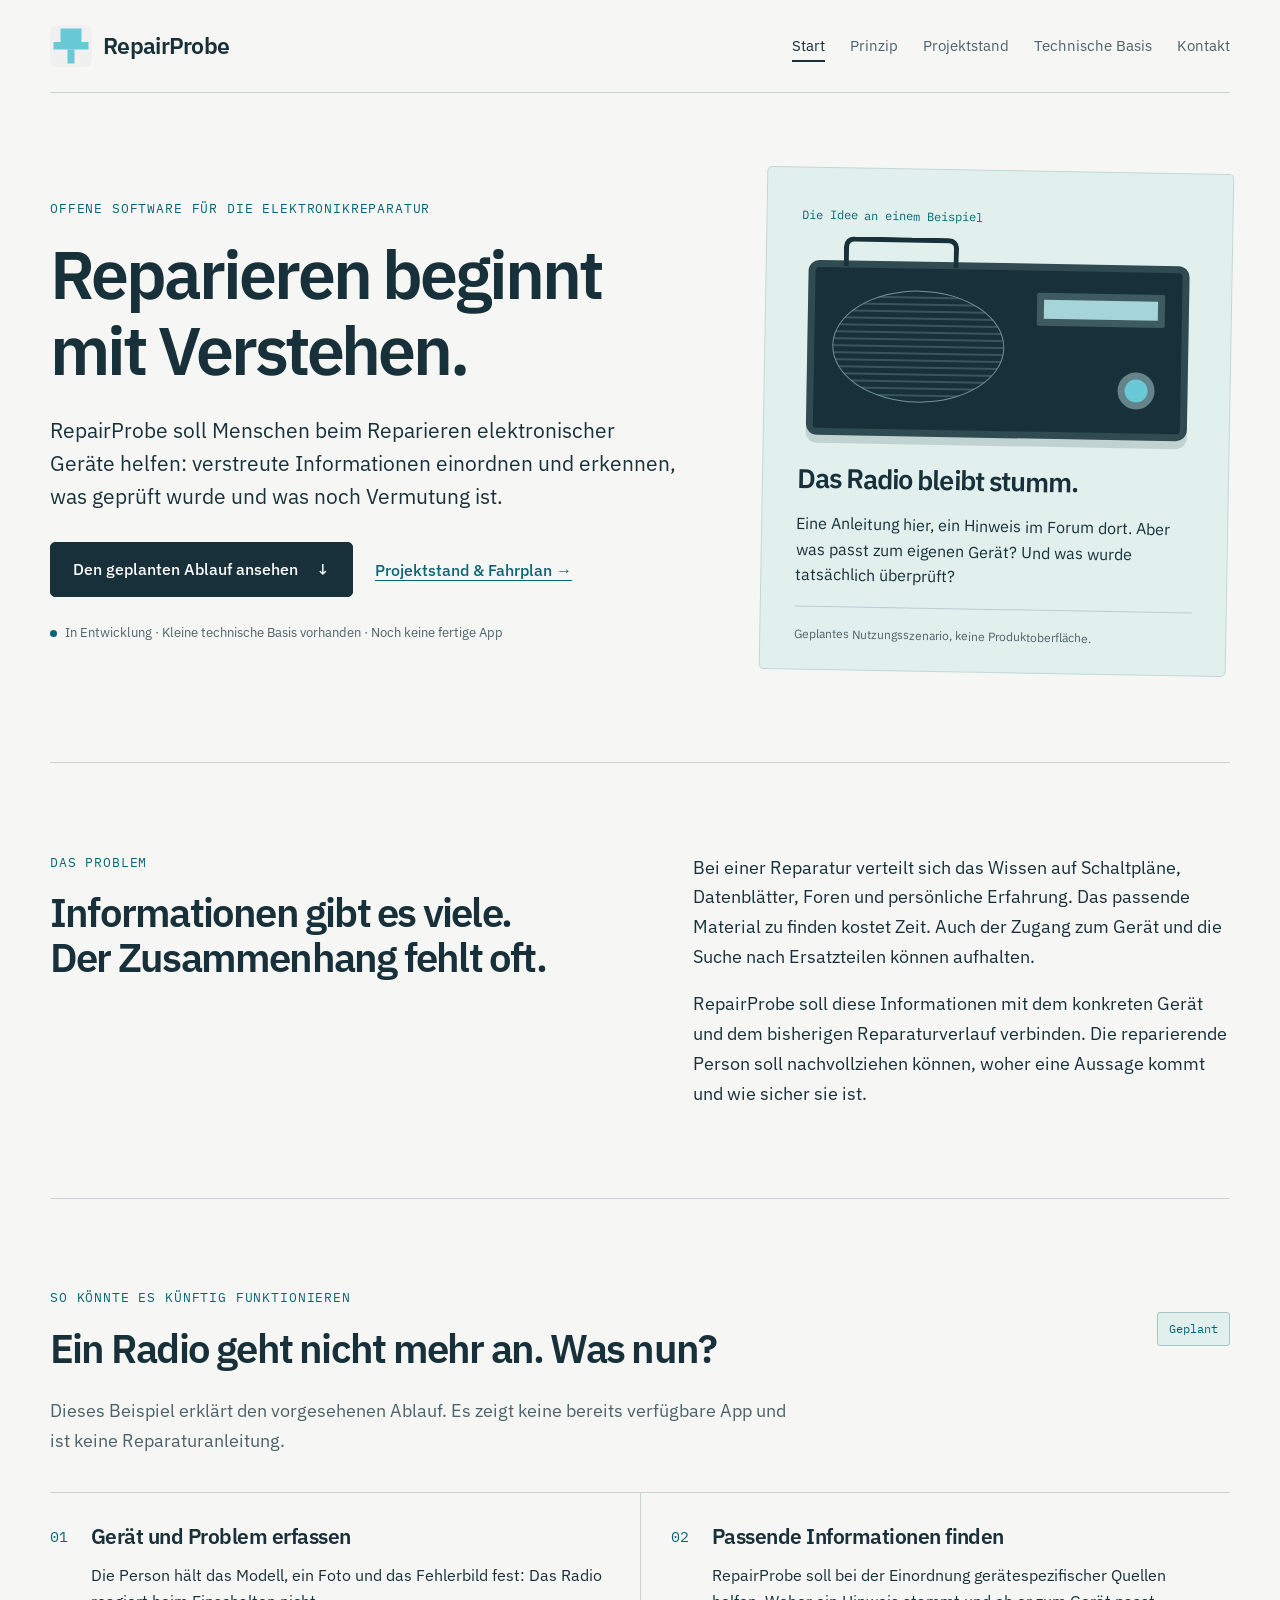
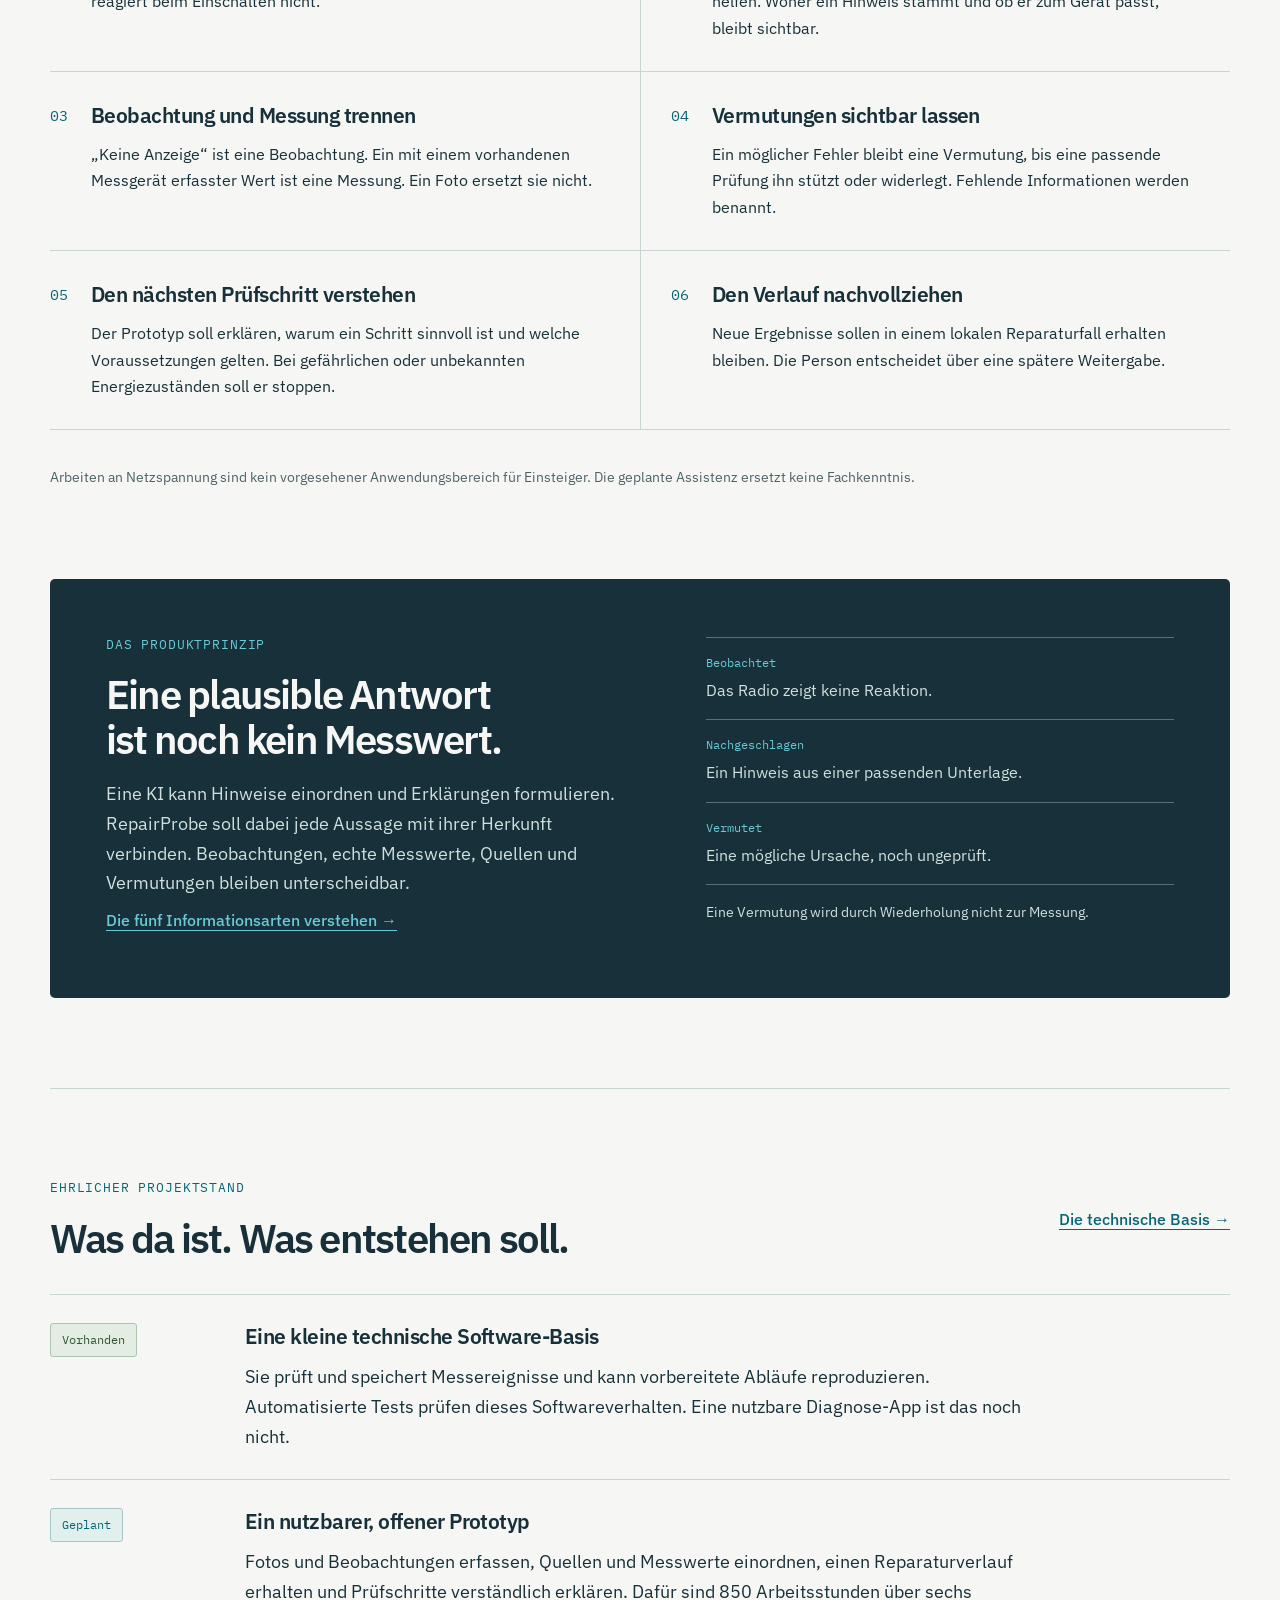
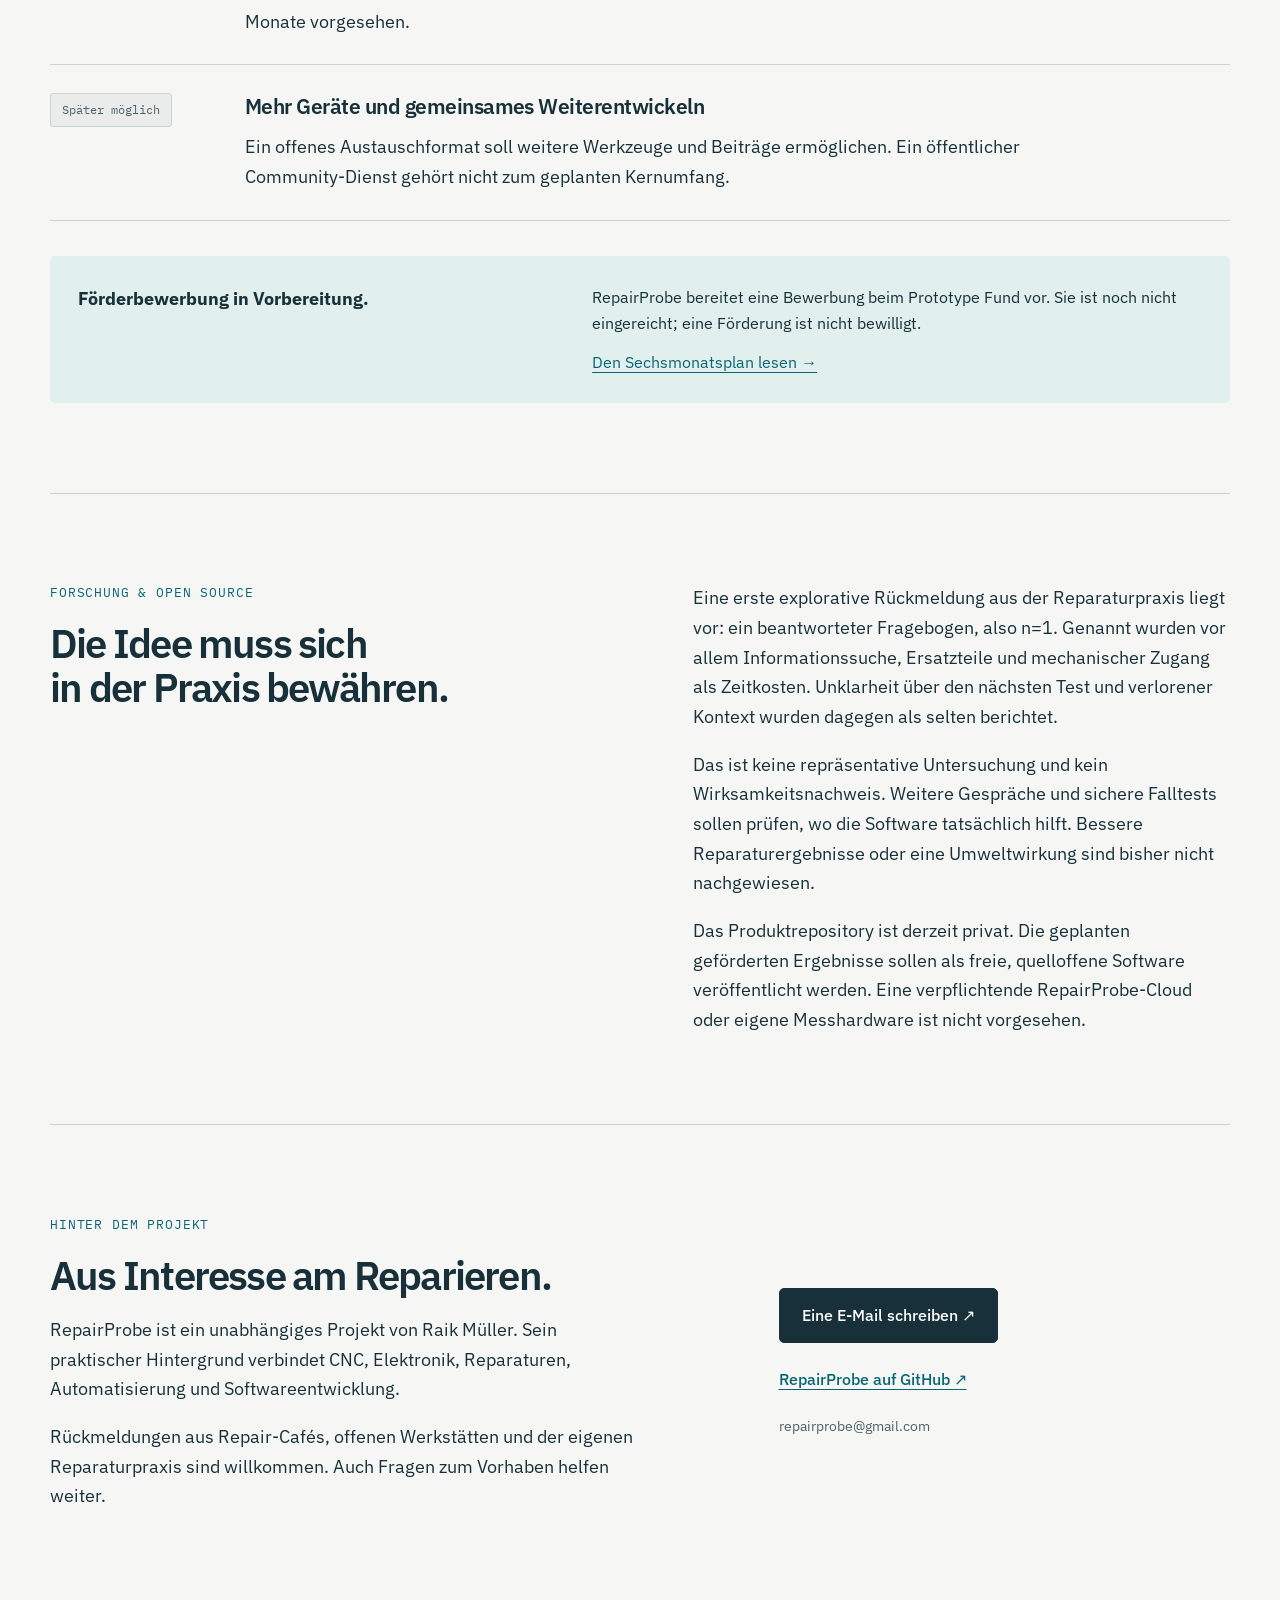
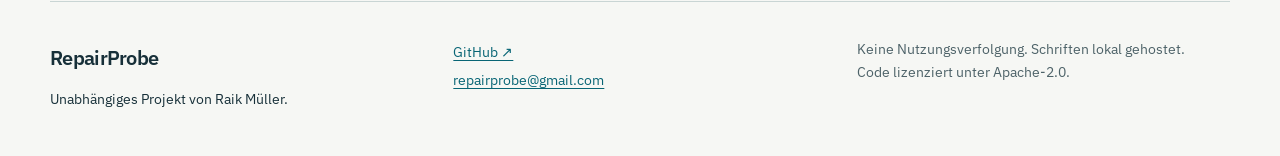
==== commit c7d4f334: "Update verified baseline test results and explain synthetic proof limits" ====
--- a/index.html
+++ b/index.html
@@ -297,7 +297,7 @@
         Eine kleine technische Software-Basis
        </h3>
        <p>
-        Sie prüft und speichert Messereignisse und kann vorbereitete Abläufe reproduzieren. Vier Tests prüfen dieses Softwareverhalten. Eine nutzbare Diagnose-App ist das noch nicht.
+        Sie prüft und speichert Messereignisse und kann vorbereitete Abläufe reproduzieren. Automatisierte Tests prüfen dieses Softwareverhalten. Eine nutzbare Diagnose-App ist das noch nicht.
        </p>
       </div>
      </article>
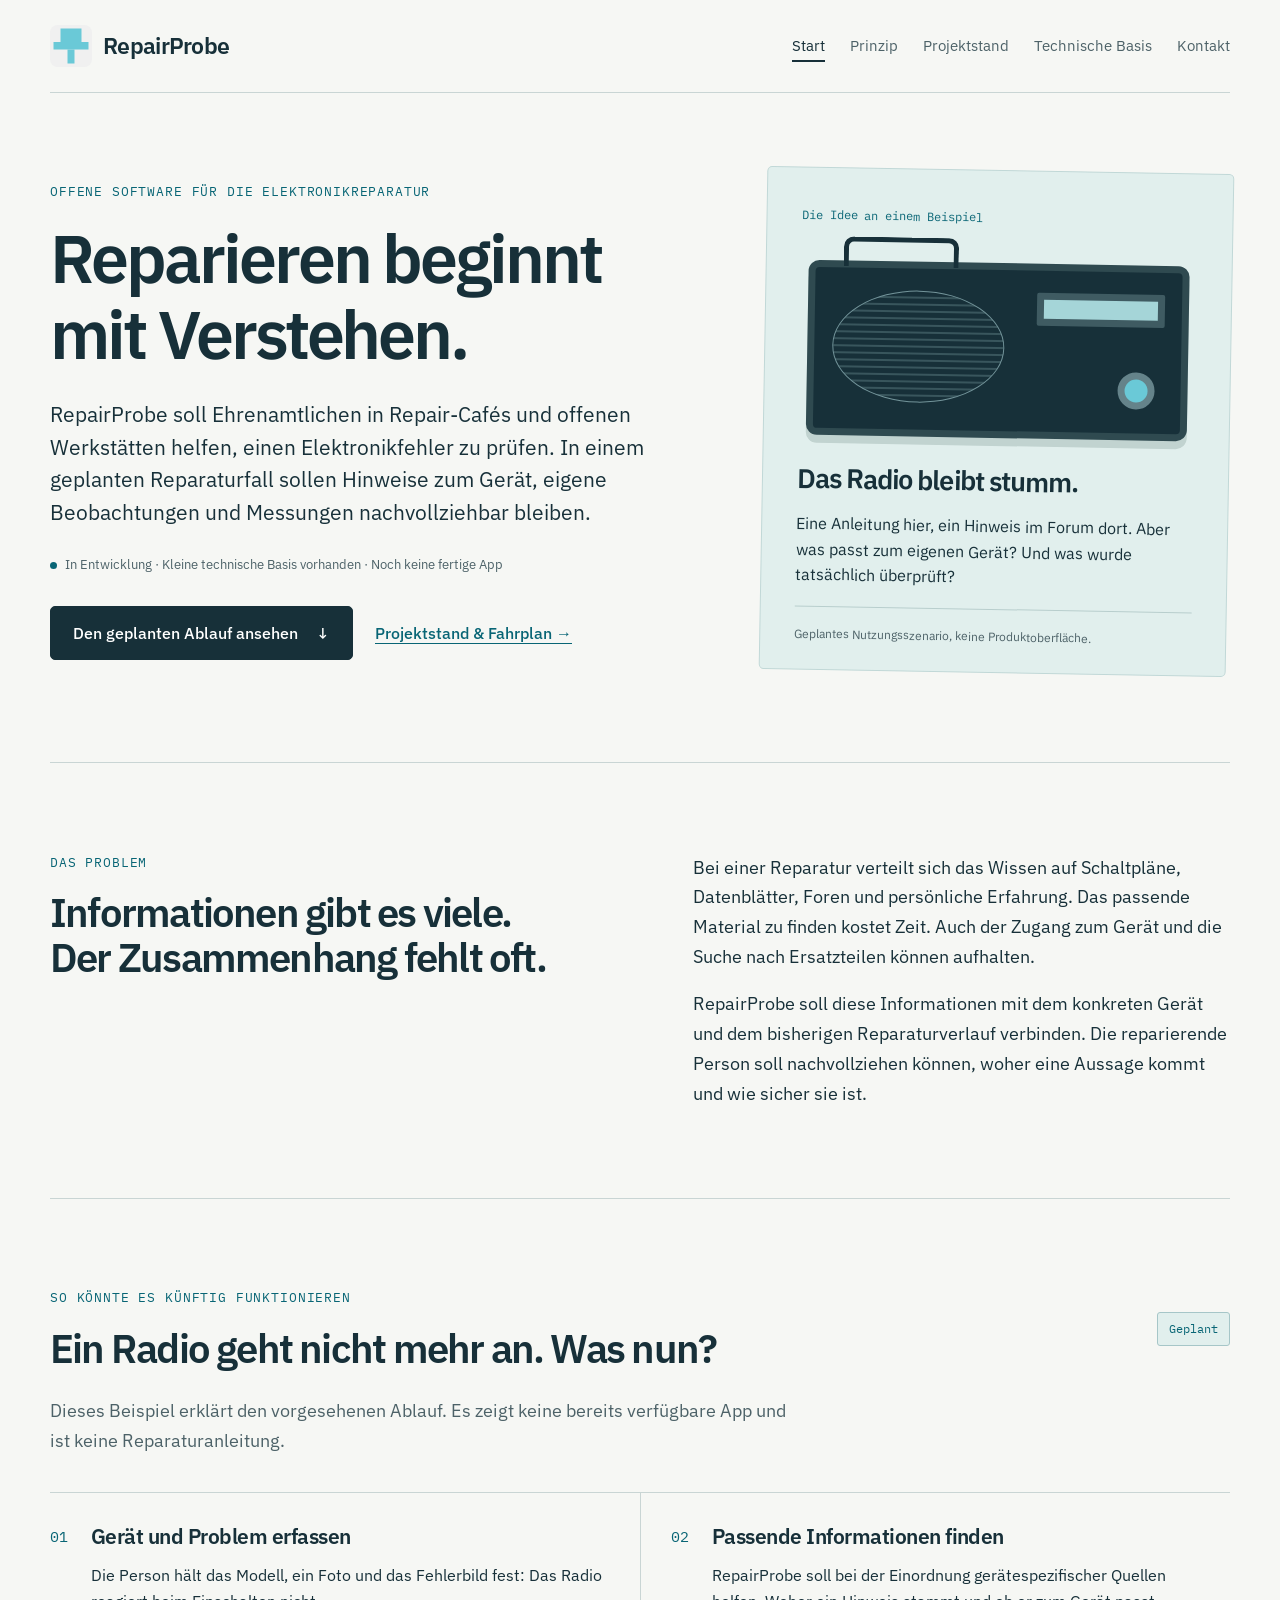
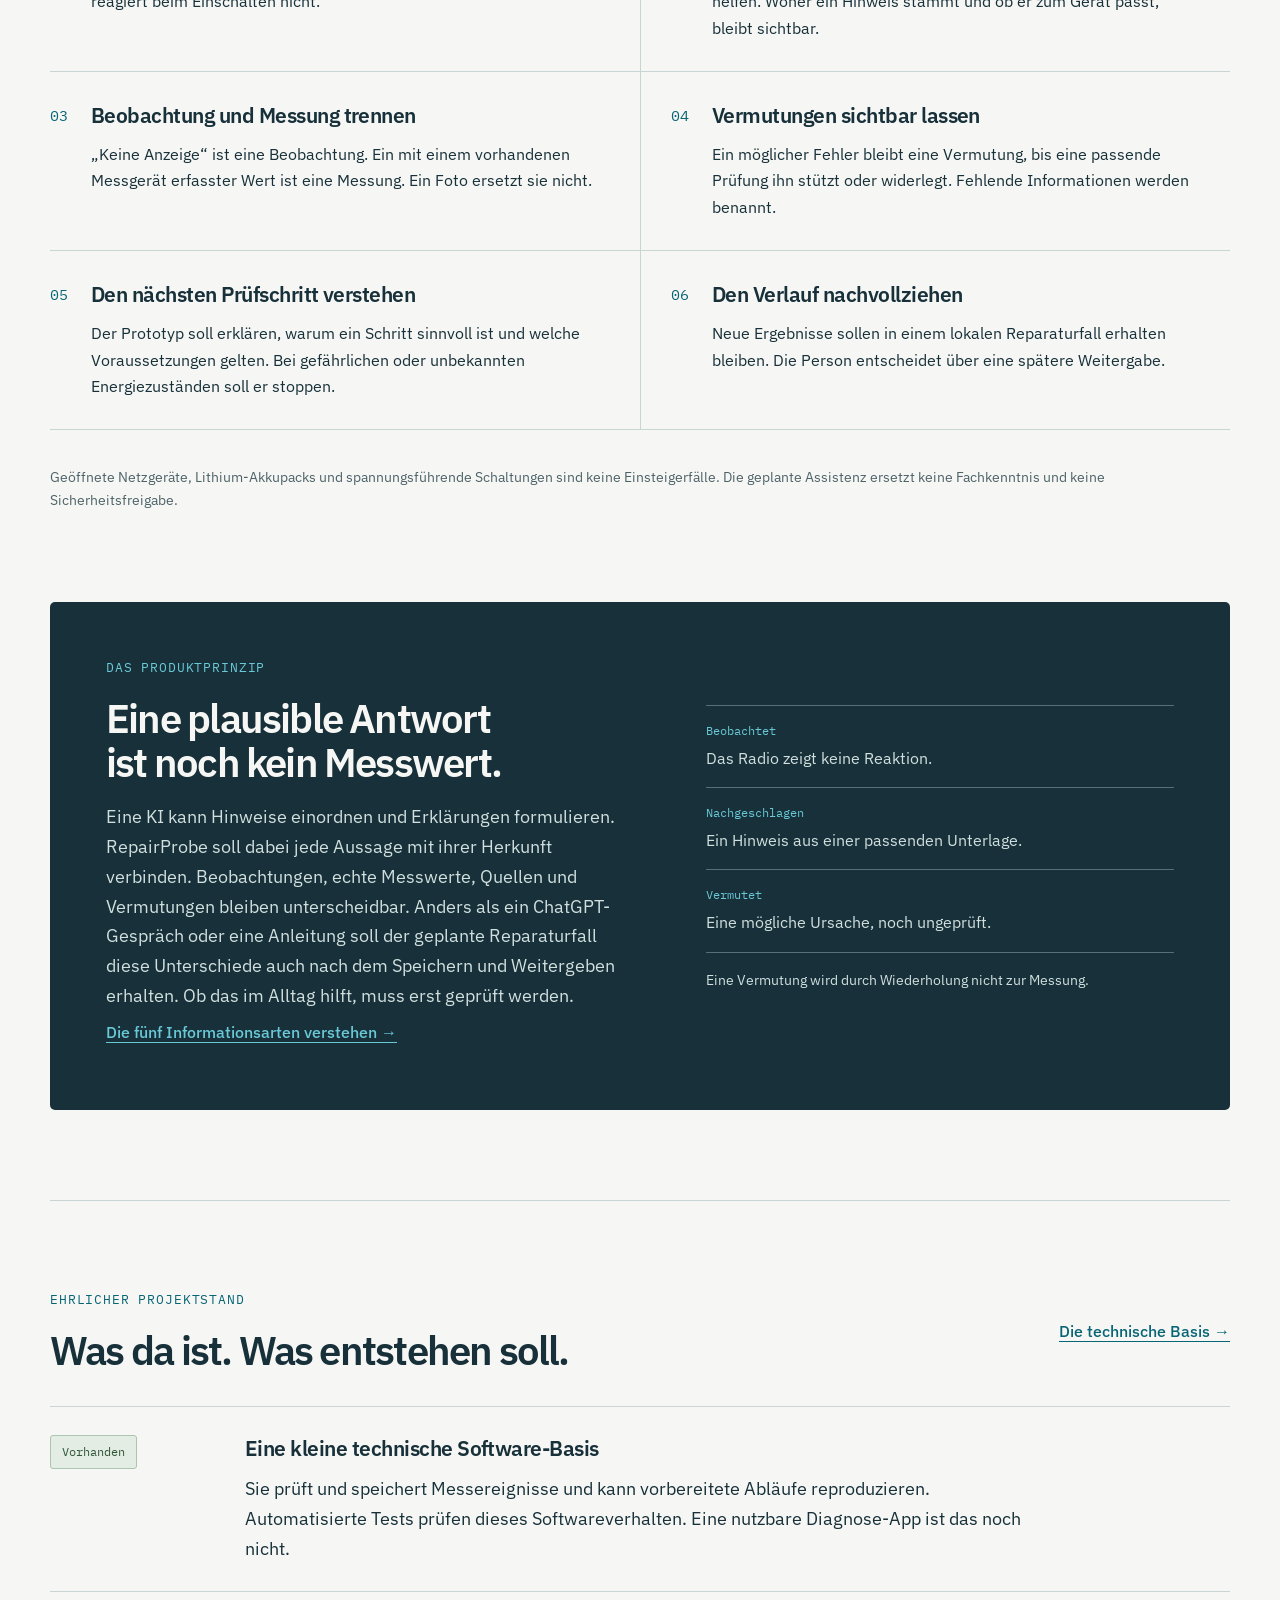
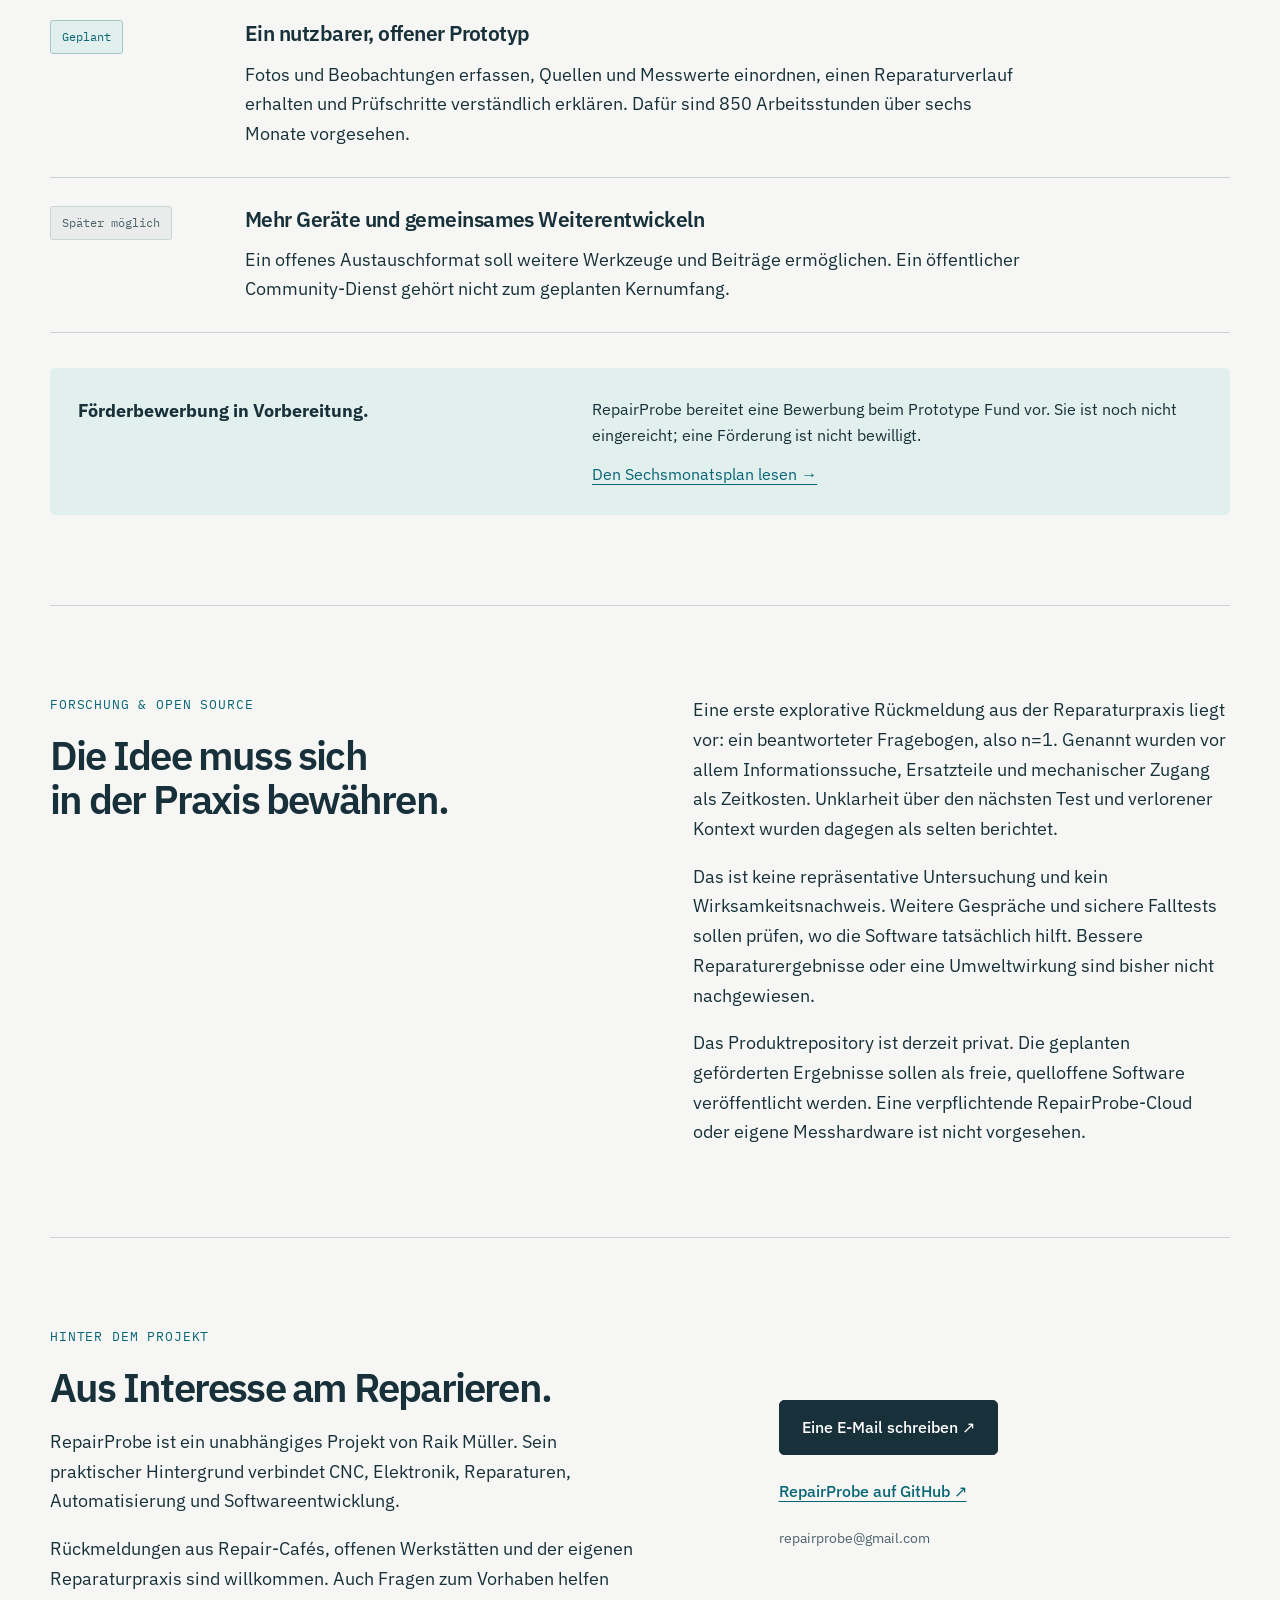
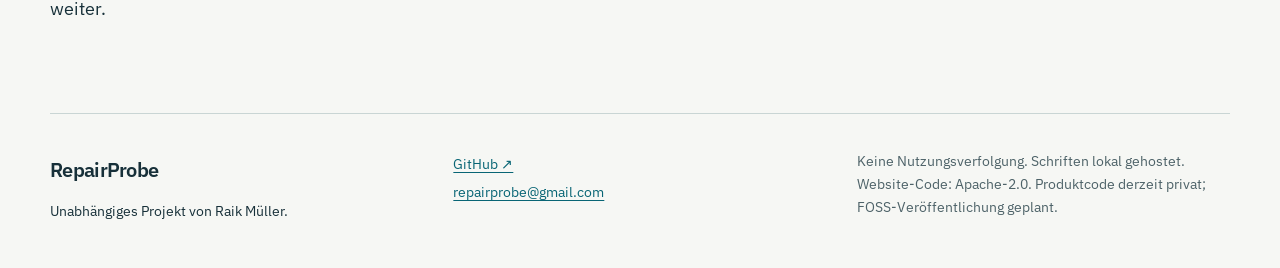
==== commit 25a5c12e: "Clarify planned repair flow and publication status" ====
--- a/index.html
+++ b/index.html
@@ -63,7 +63,12 @@
       mit Verstehen.
      </h1>
      <p class="lede">
-      RepairProbe soll Menschen beim Reparieren elektronischer Geräte helfen: verstreute Informationen einordnen und erkennen, was geprüft wurde und was noch Vermutung ist.
+      RepairProbe soll Ehrenamtlichen in Repair-Cafés und offenen Werkstätten helfen, einen Elektronikfehler zu prüfen. In einem geplanten Reparaturfall sollen Hinweise zum Gerät, eigene Beobachtungen und Messungen nachvollziehbar bleiben.
+     </p>
+     <p class="status-line">
+      <span aria-hidden="true" class="status-dot">
+      </span>
+      In Entwicklung · Kleine technische Basis vorhanden · Noch keine fertige App
      </p>
      <div class="actions">
       <a class="button primary" href="#beispiel">
@@ -76,11 +81,6 @@
        Projektstand &amp; Fahrplan →
       </a>
      </div>
-     <p class="status-line">
-      <span aria-hidden="true" class="status-dot">
-      </span>
-      In Entwicklung · Kleine technische Basis vorhanden · Noch keine fertige App
-     </p>
     </div>
     <aside class="hero-note">
      <span class="note-label">
@@ -225,7 +225,7 @@
      </li>
     </ol>
     <p class="small">
-     Arbeiten an Netzspannung sind kein vorgesehener Anwendungsbereich für Einsteiger. Die geplante Assistenz ersetzt keine Fachkenntnis.
+     Geöffnete Netzgeräte, Lithium-Akkupacks und spannungsführende Schaltungen sind keine Einsteigerfälle. Die geplante Assistenz ersetzt keine Fachkenntnis und keine Sicherheitsfreigabe.
     </p>
    </section>
    <section class="section principle" id="ansatz">
@@ -239,7 +239,7 @@
       ist noch kein Messwert.
      </h2>
      <p>
-      Eine KI kann Hinweise einordnen und Erklärungen formulieren. RepairProbe soll dabei jede Aussage mit ihrer Herkunft verbinden. Beobachtungen, echte Messwerte, Quellen und Vermutungen bleiben unterscheidbar.
+      Eine KI kann Hinweise einordnen und Erklärungen formulieren. RepairProbe soll dabei jede Aussage mit ihrer Herkunft verbinden. Beobachtungen, echte Messwerte, Quellen und Vermutungen bleiben unterscheidbar. Anders als ein ChatGPT-Gespräch oder eine Anleitung soll der geplante Reparaturfall diese Unterschiede auch nach dem Speichern und Weitergeben erhalten. Ob das im Alltag hilft, muss erst geprüft werden.
      </p>
      <a class="text-link" href="evidenzmodell.html">
       Die fünf Informationsarten verstehen →
@@ -416,7 +416,7 @@
    <p class="small">
     Keine Nutzungsverfolgung. Schriften lokal gehostet.
     <br/>
-    Code lizenziert unter Apache-2.0.
+    Website-Code: Apache-2.0. Produktcode derzeit privat; FOSS-Veröffentlichung geplant.
    </p>
   </footer>
  </body>
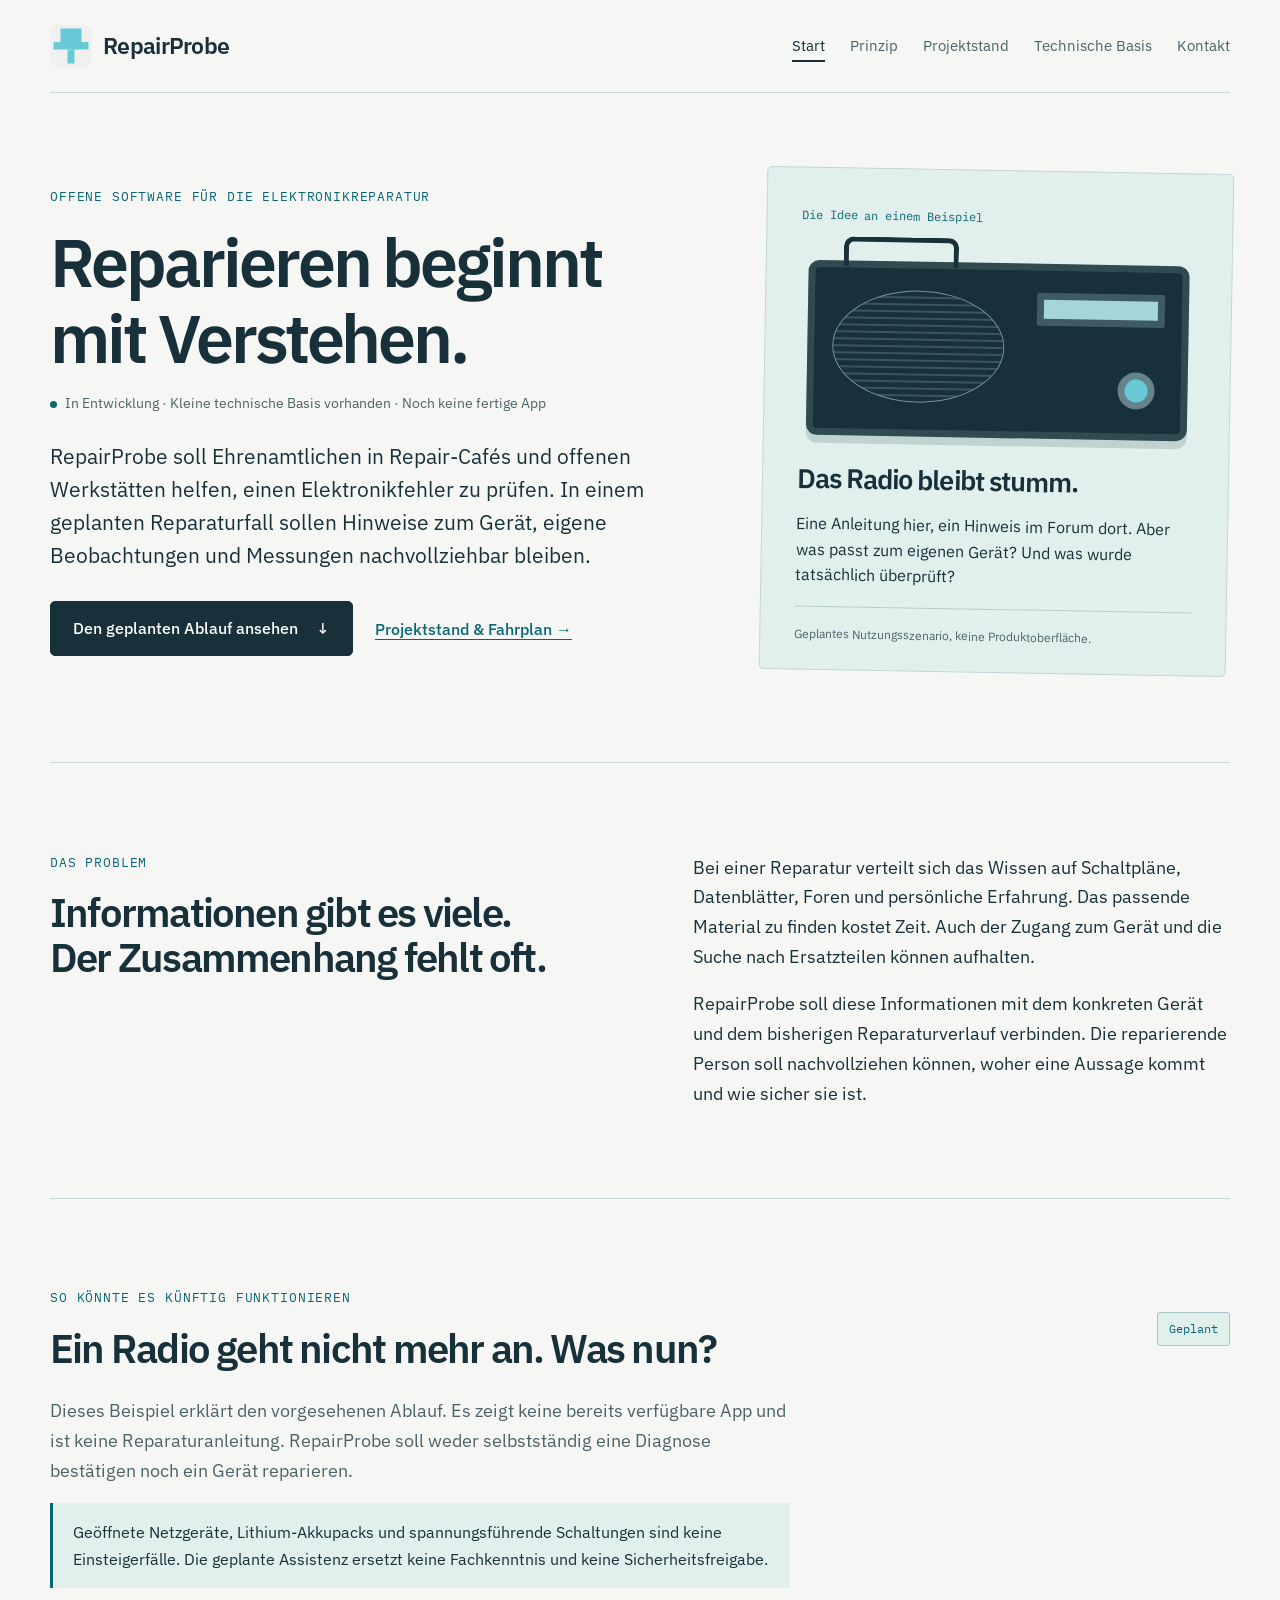
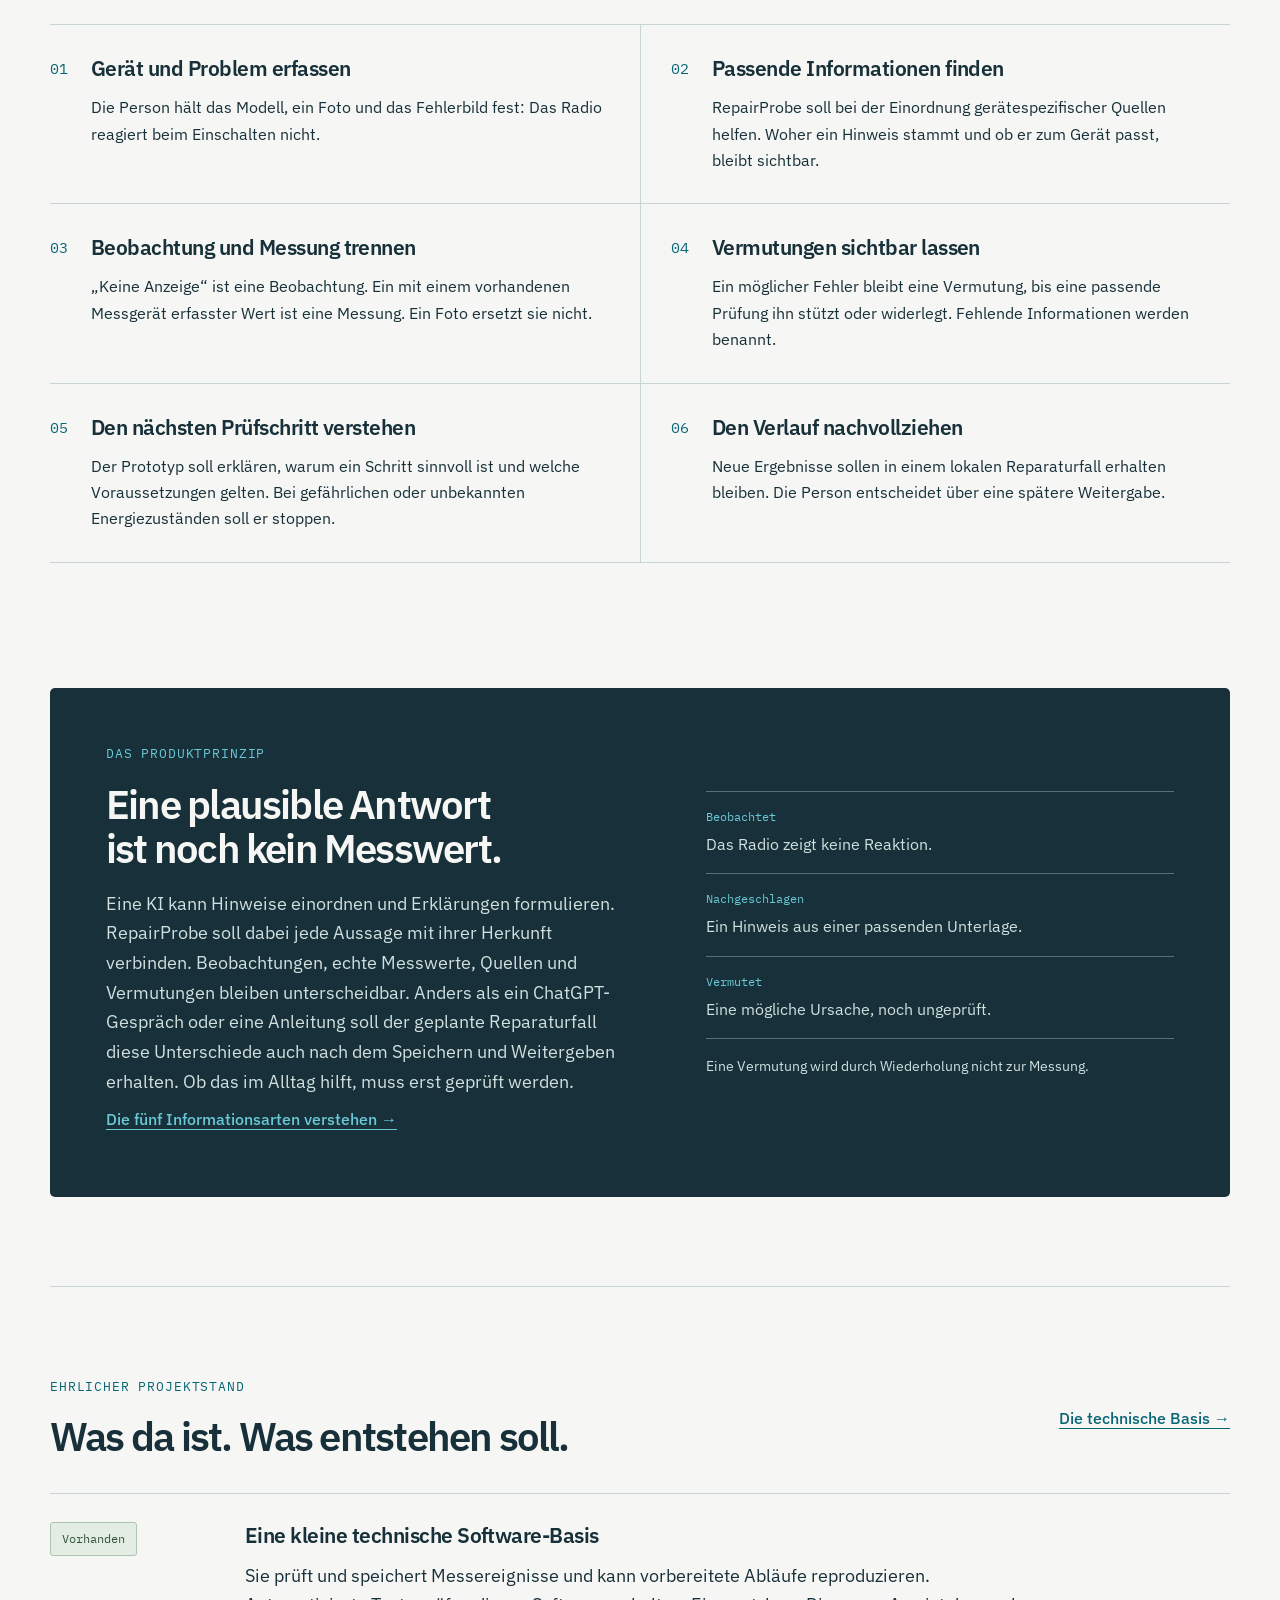
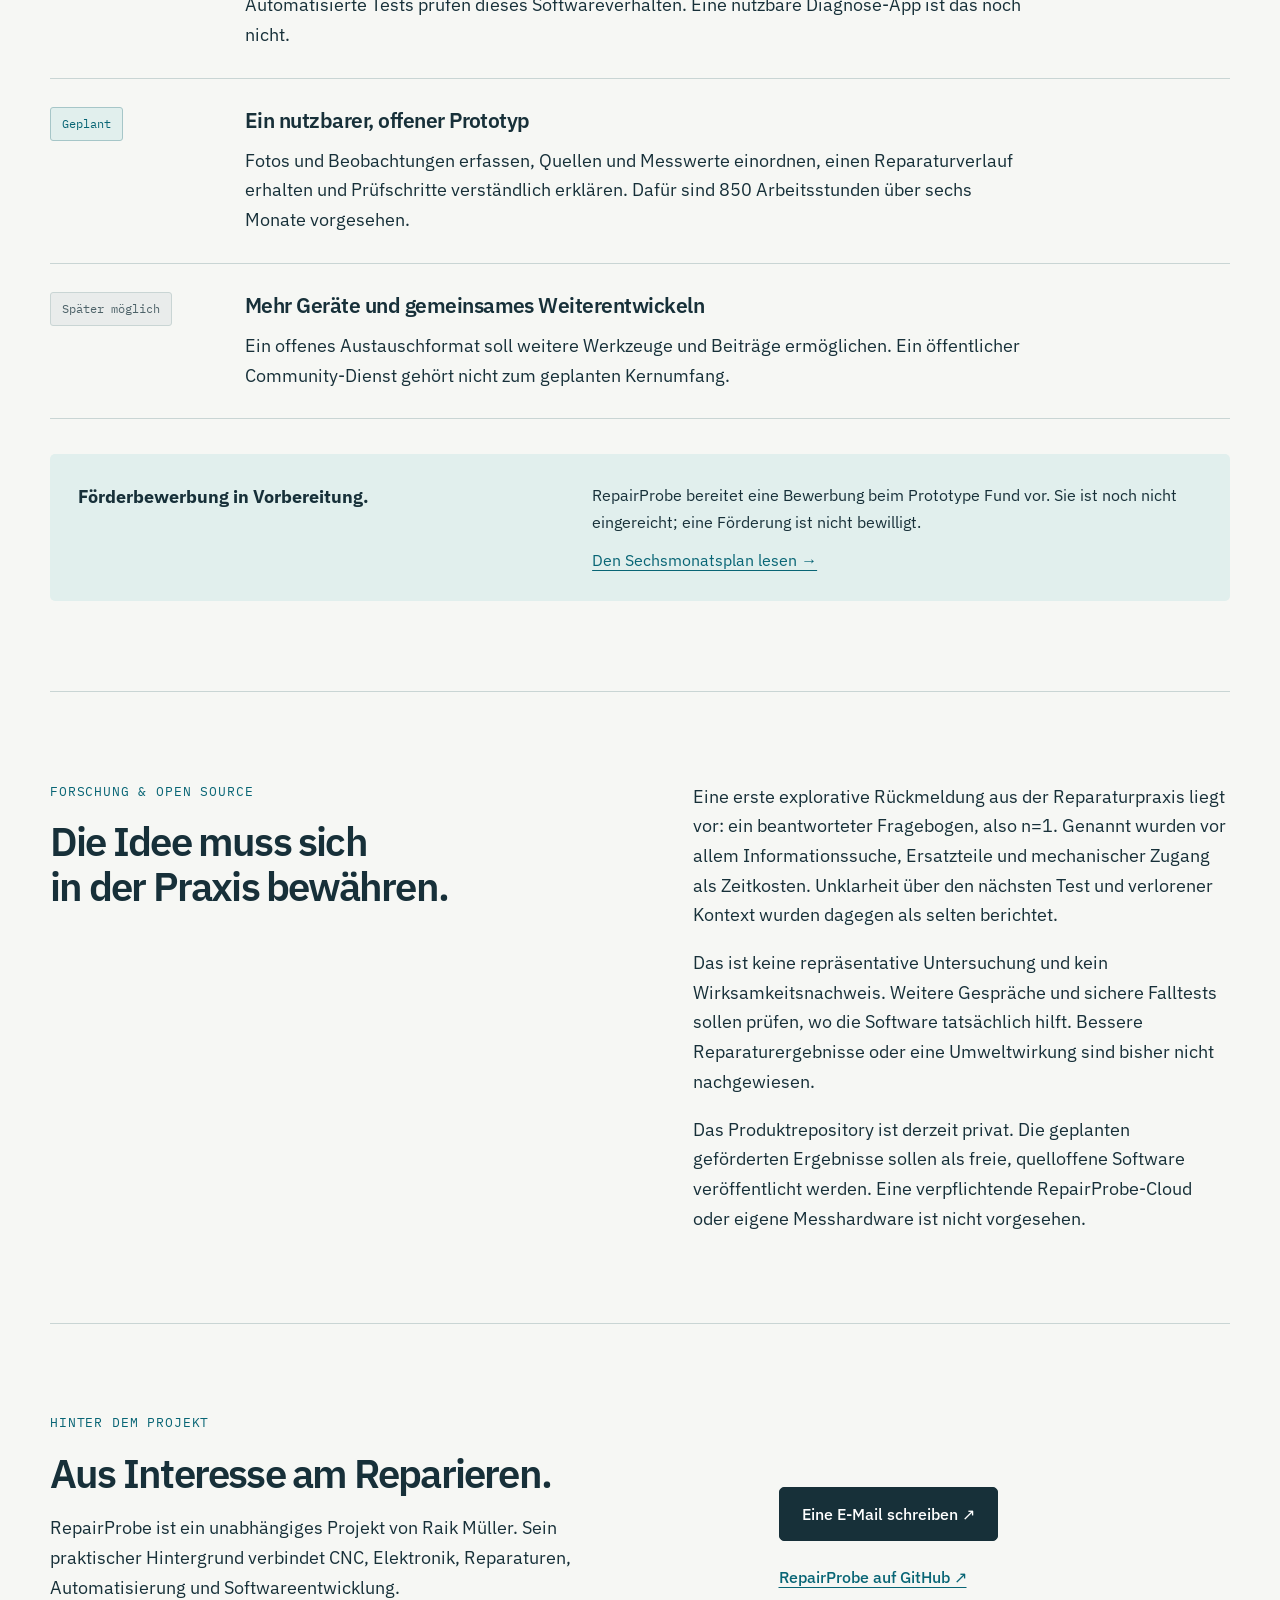
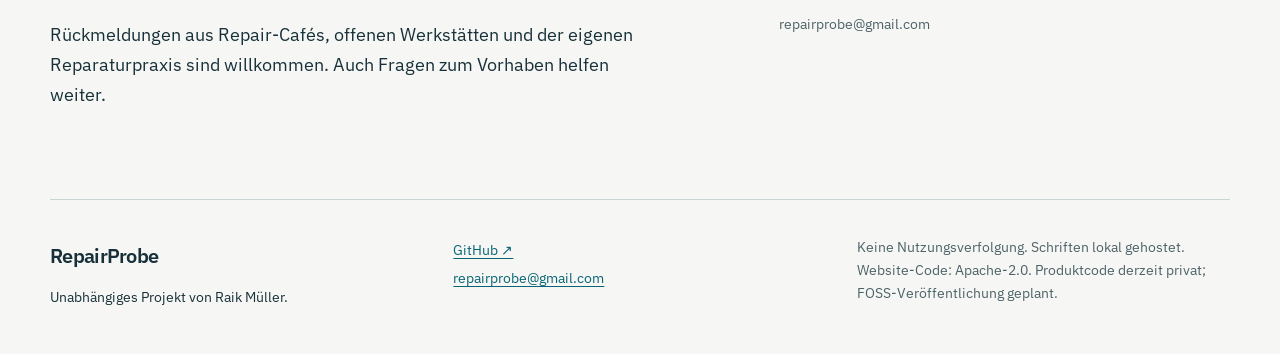
==== commit 216c4c3e: "Clarify prototype status and safety limits on homepage" ====
--- a/index.html
+++ b/index.html
@@ -62,13 +62,13 @@
       <br/>
       mit Verstehen.
      </h1>
+     <p class="status-line">
+      <span aria-hidden="true" class="status-dot">
+      </span>
+      In Entwicklung · Kleine technische Basis vorhanden · Noch keine fertige App
+     </p>
      <p class="lede">
       RepairProbe soll Ehrenamtlichen in Repair-Cafés und offenen Werkstätten helfen, einen Elektronikfehler zu prüfen. In einem geplanten Reparaturfall sollen Hinweise zum Gerät, eigene Beobachtungen und Messungen nachvollziehbar bleiben.
-     </p>
-     <p class="status-line">
-      <span aria-hidden="true" class="status-dot">
-      </span>
-      In Entwicklung · Kleine technische Basis vorhanden · Noch keine fertige App
      </p>
      <div class="actions">
       <a class="button primary" href="#beispiel">
@@ -142,7 +142,10 @@
      </span>
     </div>
     <p class="intro">
-     Dieses Beispiel erklärt den vorgesehenen Ablauf. Es zeigt keine bereits verfügbare App und ist keine Reparaturanleitung.
+     Dieses Beispiel erklärt den vorgesehenen Ablauf. Es zeigt keine bereits verfügbare App und ist keine Reparaturanleitung. RepairProbe soll weder selbstständig eine Diagnose bestätigen noch ein Gerät reparieren.
+    </p>
+    <p class="safety-note">
+     Geöffnete Netzgeräte, Lithium-Akkupacks und spannungsführende Schaltungen sind keine Einsteigerfälle. Die geplante Assistenz ersetzt keine Fachkenntnis und keine Sicherheitsfreigabe.
     </p>
     <ol class="steps">
      <li>
@@ -224,9 +227,6 @@
       </div>
      </li>
     </ol>
-    <p class="small">
-     Geöffnete Netzgeräte, Lithium-Akkupacks und spannungsführende Schaltungen sind keine Einsteigerfälle. Die geplante Assistenz ersetzt keine Fachkenntnis und keine Sicherheitsfreigabe.
-    </p>
    </section>
    <section class="section principle" id="ansatz">
     <div>
--- a/styles.css
+++ b/styles.css
@@ -201,10 +201,10 @@
   padding-top:9px
 }
 .status-line {
-  font-size:13px;
+  font-size:14px;
   line-height:1.6;
   color:var(--muted);
-  margin-top:26px;
+  margin:16px 0 24px;
   max-width:650px
 }
 .status-dot {
@@ -314,6 +314,13 @@
   max-width:740px;
   color:var(--muted)
 }
+.safety-note {
+  max-width:740px;
+  padding:16px 20px;
+  border-left:3px solid var(--teal);
+  background:#e1efed;
+  font-size:16px
+}
 .tag {
   display:inline-block;
   white-space:nowrap;
@@ -702,7 +709,7 @@
     max-width:100%
   }
   .status-line {
-    font-size:12px
+    font-size:14px
   }
 }
 
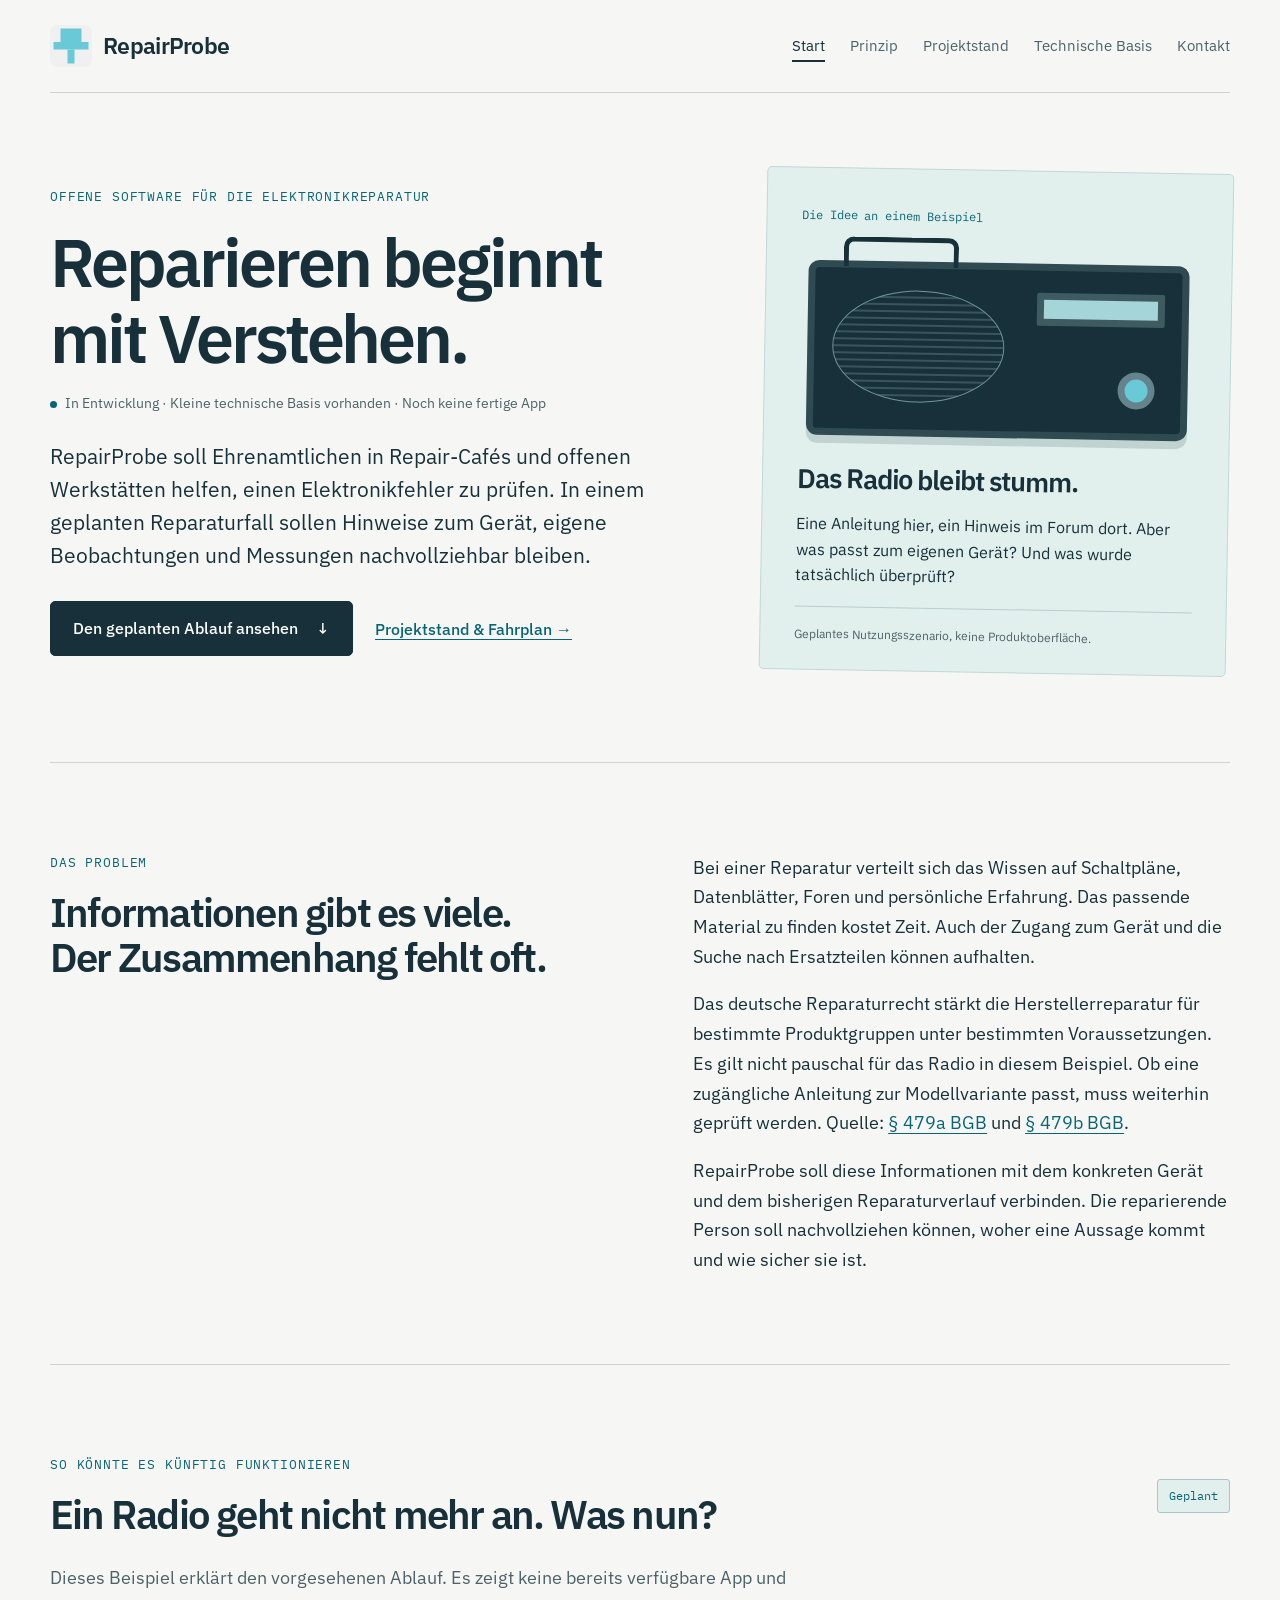
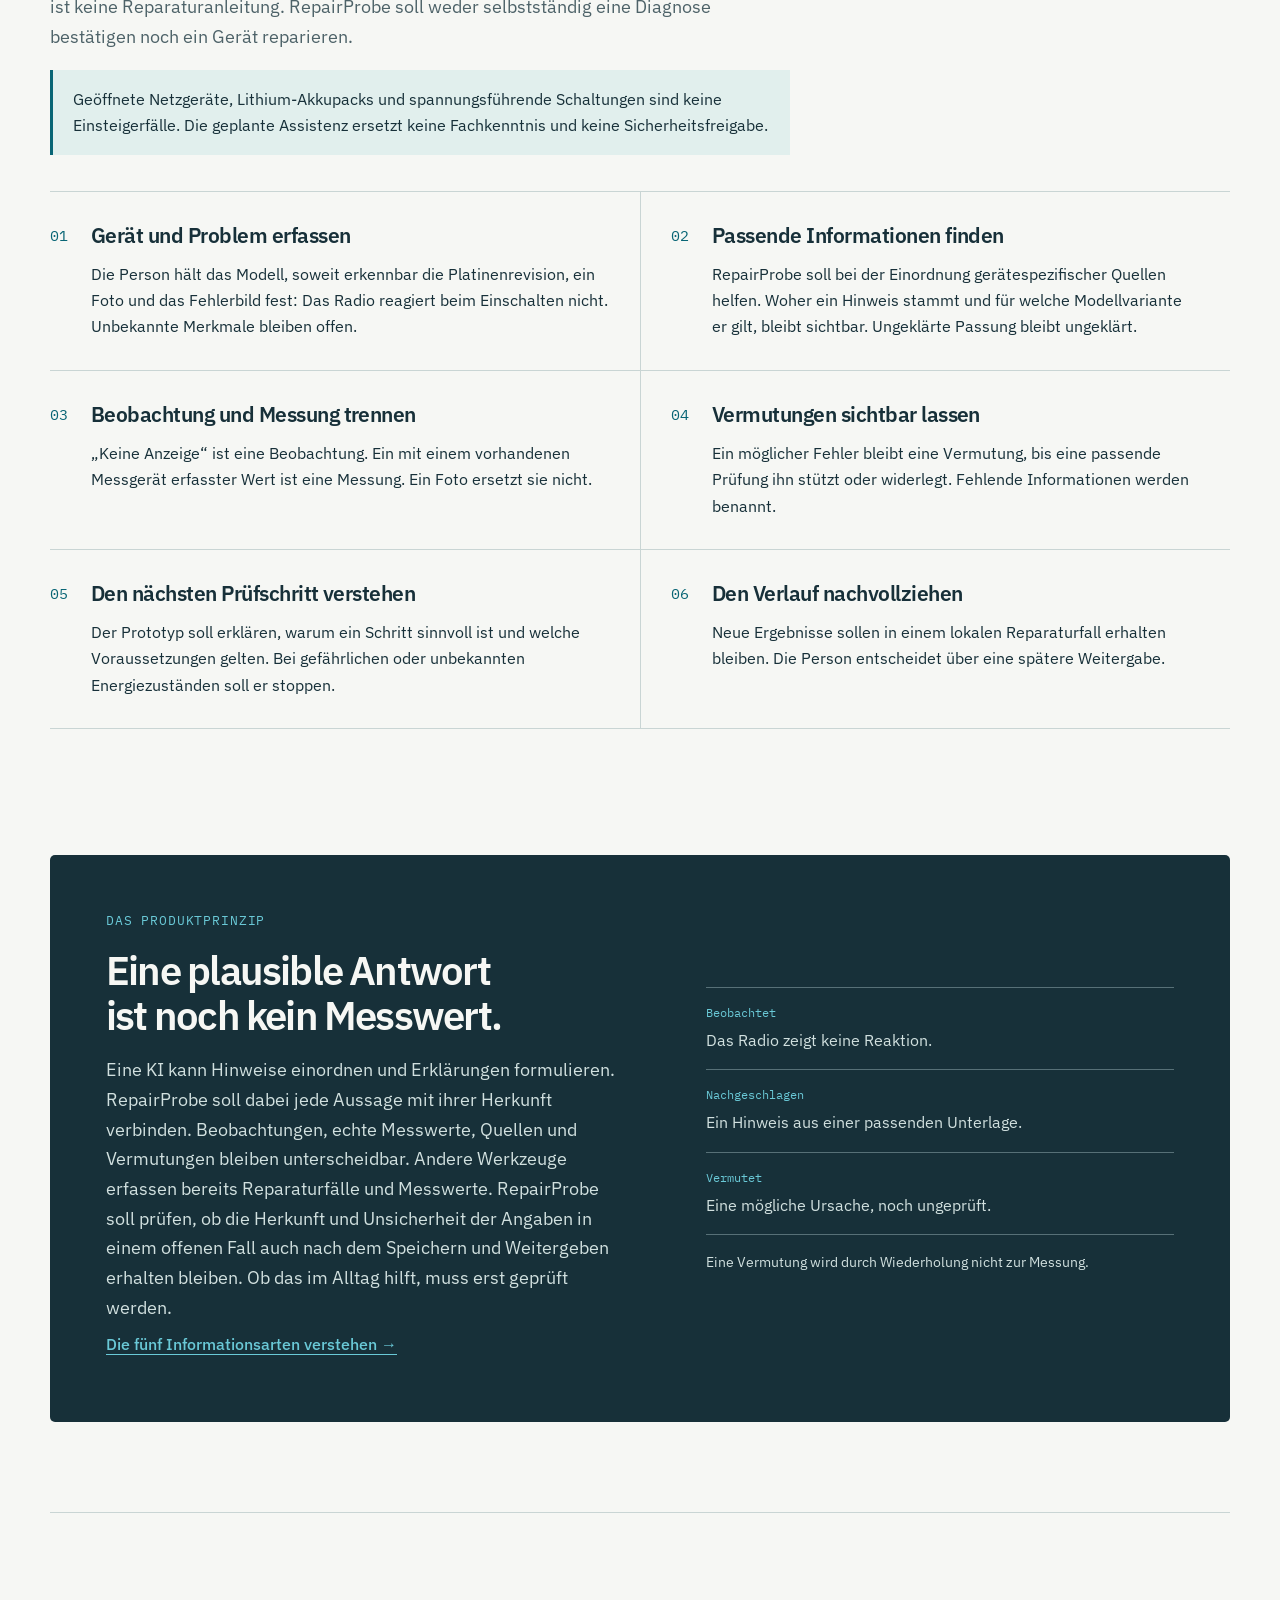
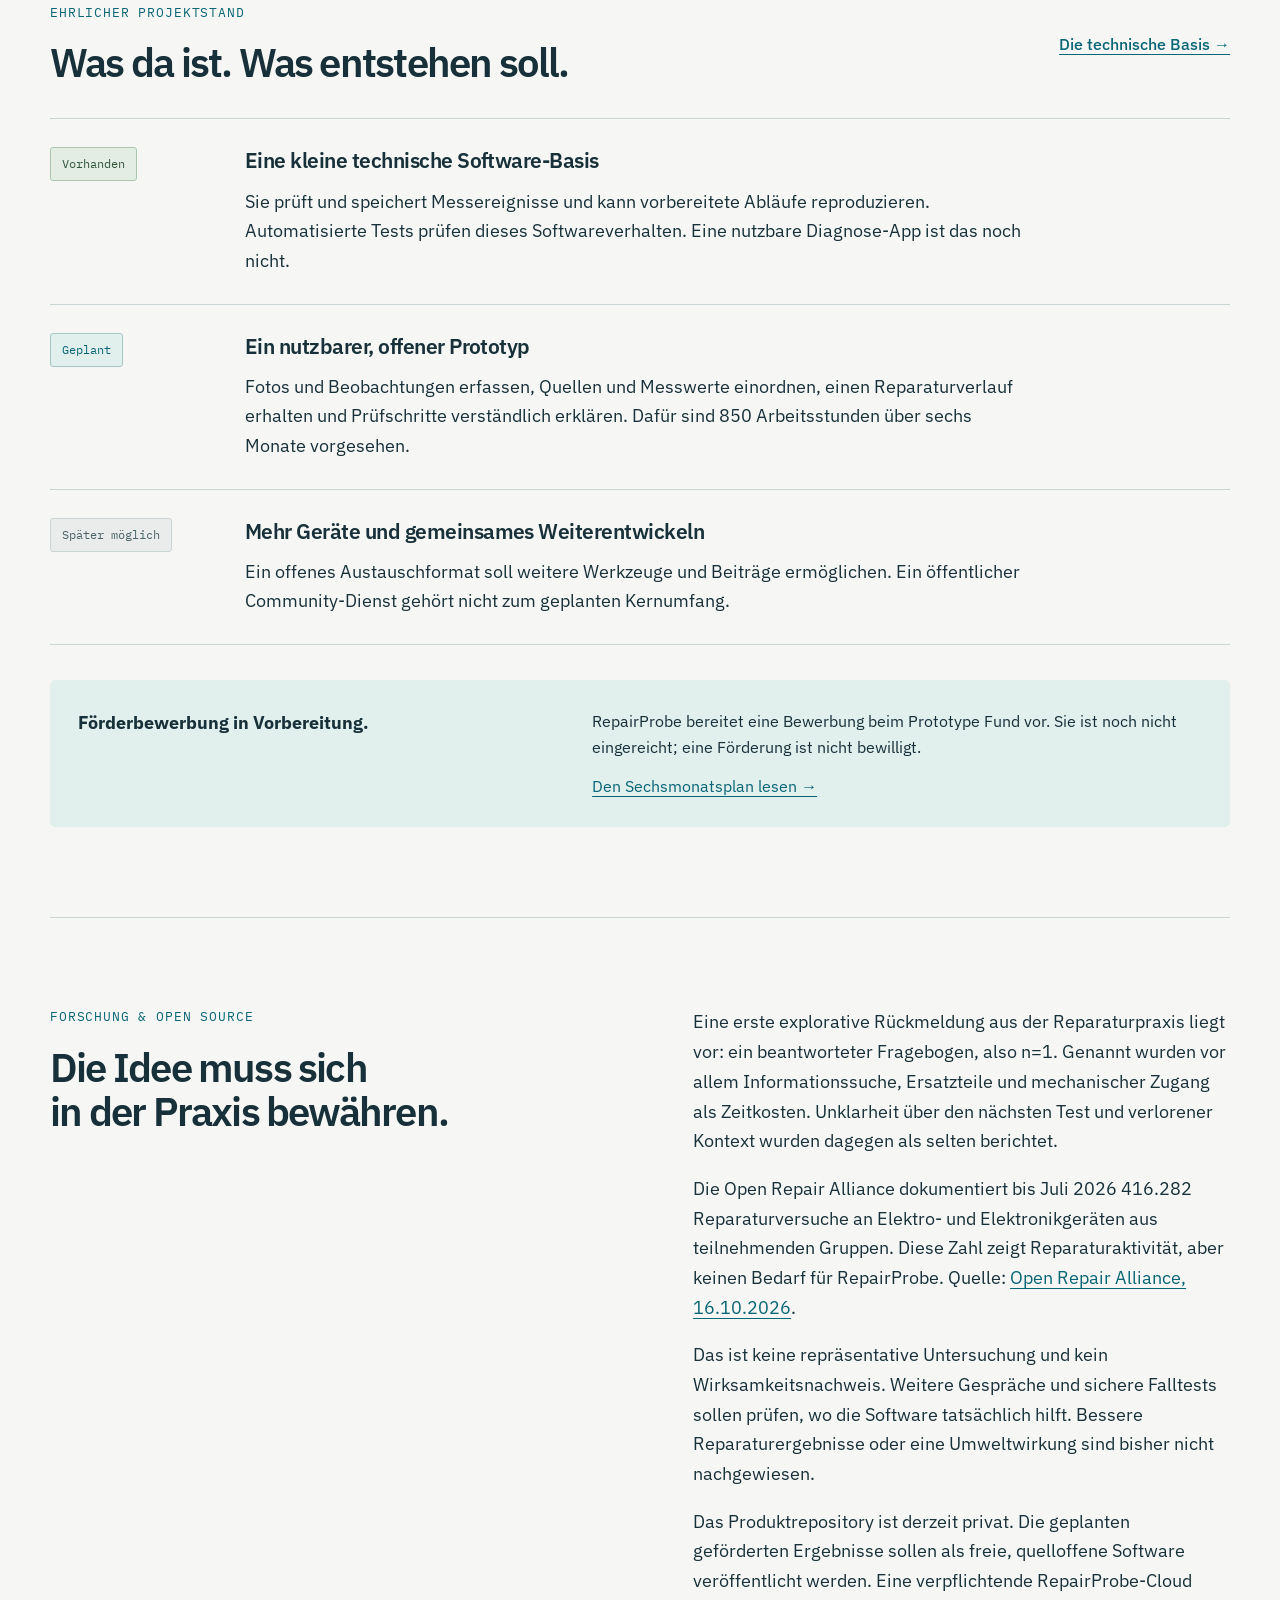
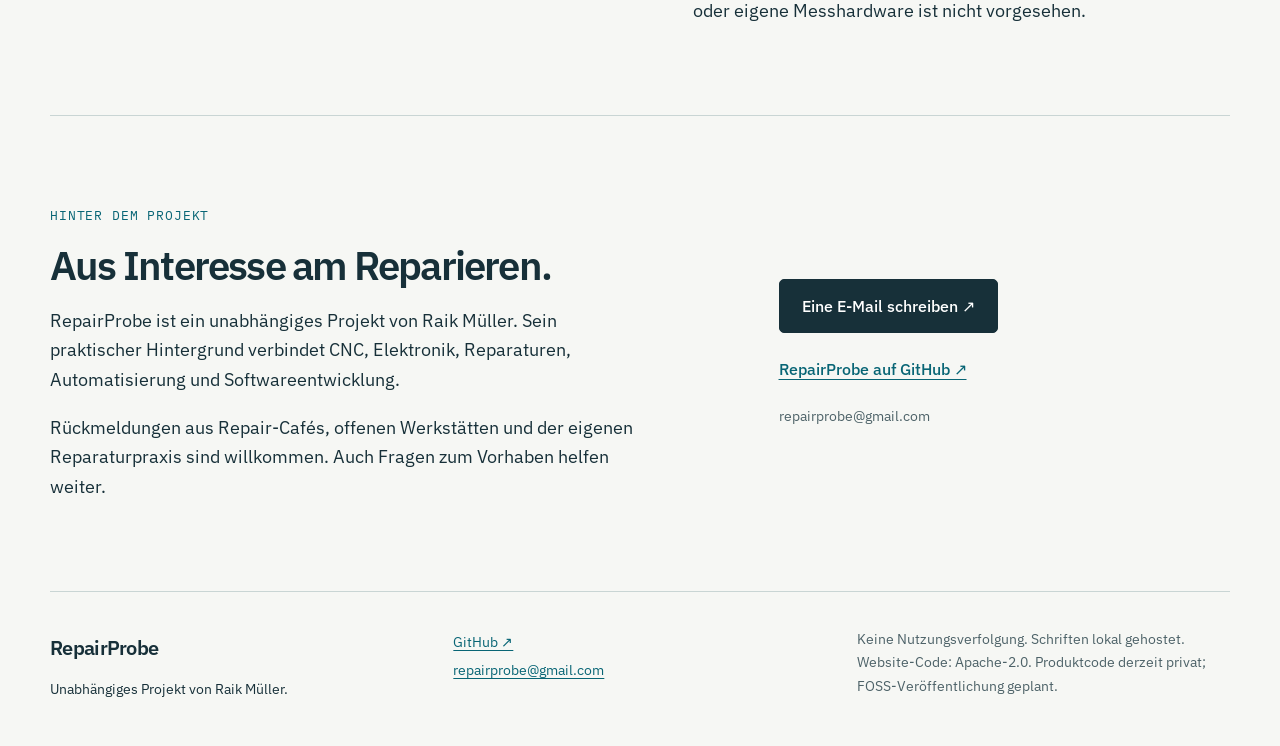
==== commit a0d05aab: "docs(website): explain bounded repair rights and source matching" ====
--- a/index.html
+++ b/index.html
@@ -121,6 +121,9 @@
       Bei einer Reparatur verteilt sich das Wissen auf Schaltpläne, Datenblätter, Foren und persönliche Erfahrung. Das passende Material zu finden kostet Zeit. Auch der Zugang zum Gerät und die Suche nach Ersatzteilen können aufhalten.
      </p>
      <p>
+      Das deutsche Reparaturrecht stärkt die Herstellerreparatur für bestimmte Produktgruppen unter bestimmten Voraussetzungen. Es gilt nicht pauschal für das Radio in diesem Beispiel. Ob eine zugängliche Anleitung zur Modellvariante passt, muss weiterhin geprüft werden. Quelle: <a href="https://www.gesetze-im-internet.de/bgb/__479a.html">§ 479a BGB</a> und <a href="https://www.gesetze-im-internet.de/bgb/__479b.html">§ 479b BGB</a>.
+     </p>
+     <p>
       RepairProbe soll diese Informationen mit dem konkreten Gerät und dem bisherigen Reparaturverlauf verbinden. Die reparierende Person soll nachvollziehen können, woher eine Aussage kommt und wie sicher sie ist.
      </p>
     </div>
@@ -157,7 +160,7 @@
         Gerät und Problem erfassen
        </h3>
        <p>
-        Die Person hält das Modell, ein Foto und das Fehlerbild fest: Das Radio reagiert beim Einschalten nicht.
+        Die Person hält das Modell, soweit erkennbar die Platinenrevision, ein Foto und das Fehlerbild fest: Das Radio reagiert beim Einschalten nicht. Unbekannte Merkmale bleiben offen.
        </p>
       </div>
      </li>
@@ -170,7 +173,7 @@
         Passende Informationen finden
        </h3>
        <p>
-        RepairProbe soll bei der Einordnung gerätespezifischer Quellen helfen. Woher ein Hinweis stammt und ob er zum Gerät passt, bleibt sichtbar.
+        RepairProbe soll bei der Einordnung gerätespezifischer Quellen helfen. Woher ein Hinweis stammt und für welche Modellvariante er gilt, bleibt sichtbar. Ungeklärte Passung bleibt ungeklärt.
        </p>
       </div>
      </li>
@@ -239,7 +242,7 @@
       ist noch kein Messwert.
      </h2>
      <p>
-      Eine KI kann Hinweise einordnen und Erklärungen formulieren. RepairProbe soll dabei jede Aussage mit ihrer Herkunft verbinden. Beobachtungen, echte Messwerte, Quellen und Vermutungen bleiben unterscheidbar. Anders als ein ChatGPT-Gespräch oder eine Anleitung soll der geplante Reparaturfall diese Unterschiede auch nach dem Speichern und Weitergeben erhalten. Ob das im Alltag hilft, muss erst geprüft werden.
+      Eine KI kann Hinweise einordnen und Erklärungen formulieren. RepairProbe soll dabei jede Aussage mit ihrer Herkunft verbinden. Beobachtungen, echte Messwerte, Quellen und Vermutungen bleiben unterscheidbar. Andere Werkzeuge erfassen bereits Reparaturfälle und Messwerte. RepairProbe soll prüfen, ob die Herkunft und Unsicherheit der Angaben in einem offenen Fall auch nach dem Speichern und Weitergeben erhalten bleiben. Ob das im Alltag hilft, muss erst geprüft werden.
      </p>
      <a class="text-link" href="evidenzmodell.html">
       Die fünf Informationsarten verstehen →
@@ -356,6 +359,9 @@
       Eine erste explorative Rückmeldung aus der Reparaturpraxis liegt vor: ein beantworteter Fragebogen, also n=1. Genannt wurden vor allem Informationssuche, Ersatzteile und mechanischer Zugang als Zeitkosten. Unklarheit über den nächsten Test und verlorener Kontext wurden dagegen als selten berichtet.
      </p>
      <p>
+      Die Open Repair Alliance dokumentiert bis Juli 2026 416.282 Reparaturversuche an Elektro- und Elektronikgeräten aus teilnehmenden Gruppen. Diese Zahl zeigt Reparaturaktivität, aber keinen Bedarf für RepairProbe. Quelle: <a href="https://openrepair.org/announcements/over-half-a-million-records-of-open-data-on-repair/">Open Repair Alliance, 16.10.2026</a>.
+     </p>
+     <p>
       Das ist keine repräsentative Untersuchung und kein Wirksamkeitsnachweis. Weitere Gespräche und sichere Falltests sollen prüfen, wo die Software tatsächlich hilft. Bessere Reparaturergebnisse oder eine Umweltwirkung sind bisher nicht nachgewiesen.
      </p>
      <p>
